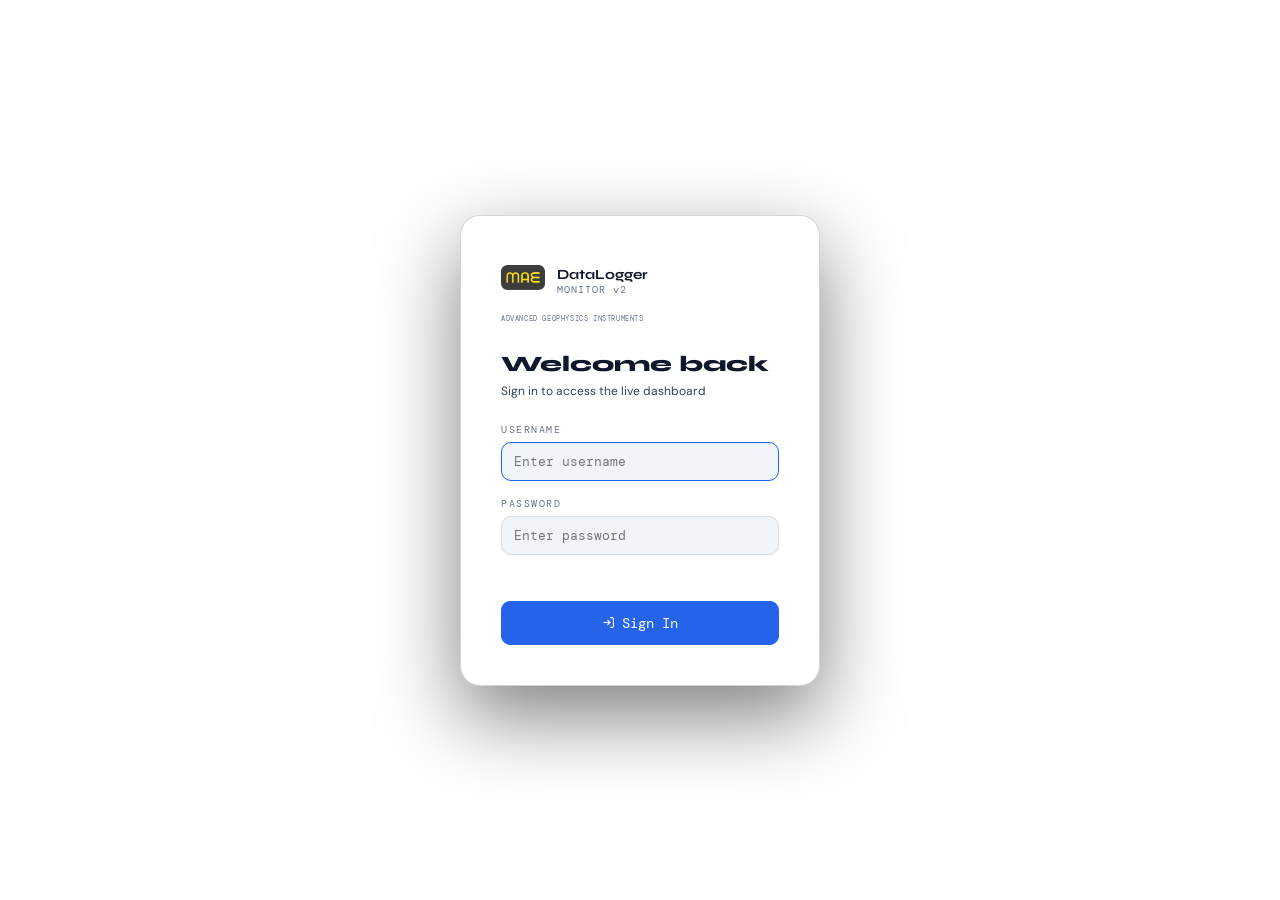
==== mae-dashboard-v3/index.html @ bd615af2 "docs: add full comments to user-management.js + rename Job to Work in UI - Complete box header listi" ====
﻿<!DOCTYPE html>

<html lang="en">
<head>
<meta charset="utf-8"/>
<meta content="width=device-width, initial-scale=1.0" name="viewport"/>
<meta content="notranslate" name="google"/>
<title>Datalogger Live Dashboard</title>
<link href="https://fonts.googleapis.com" rel="preconnect"/>
<link crossorigin="" href="https://fonts.gstatic.com" rel="preconnect"/>
<link href="https://fonts.googleapis.com/css2?family=DM+Mono:wght@300;400;500&amp;family=Syne:wght@400;600;700;800&amp;family=DM+Sans:wght@300;400;500&amp;display=optional" rel="stylesheet"/>
<link href="css/base.css" rel="stylesheet"/>
<link href="css/dashboard.css" rel="stylesheet"/>
<link href="css/modals.css" rel="stylesheet"/>
<link href="css/responsive.css" rel="stylesheet"/>
<link href="css/works.css" rel="stylesheet"/>
<link href="css/index-extras.css" rel="stylesheet"/>    
<link href="css/handbook.css" rel="stylesheet"/>
<link rel="icon" type="image/x-icon" href="images/favicon.ico">
<link href="css/mqtt.css" rel="stylesheet"/>
<link href="css/user-management.css" rel="stylesheet"/>
</head>
<body>
<!-- ═══════════════════════ LOGIN MODAL ═══════════════════════ -->
<div class="login-overlay" id="loginOverlay">
<div class="login-card">
<div class="login-logo-wrap">
<div class="logo-stack">
<div class="logo-mark logo-mark--img"><img alt="MAE" class="app-logo" src="images/mae-logo.png"/></div>
</div>
<div class="login-brand-wrap">
<div class="login-brand">DataLogger</div>
<div class="login-brand-sub">MONITOR v2</div>
</div>
<div class="login-caption-full">ADVANCED GEOPHYSICS INSTRUMENTS</div>
</div>
<h2 class="login-title" data-i18n="auth.welcomeBack">Welcome back</h2>
<p class="login-sub" data-i18n="auth.signInToAccess">Sign in to access the live dashboard</p>
<div class="login-field">
<label data-i18n="auth.username" for="loginUsername">Username</label>
<input autocomplete="username" data-i18n-placeholder="auth.enterUsername" id="loginUsername" onkeydown="if(event.key==='Enter')document.getElementById('loginPassword').focus()" placeholder="Enter username" type="text"/>
</div>
<div class="login-field">
<label data-i18n="auth.password" for="loginPassword">Password</label>
<input autocomplete="current-password" data-i18n-placeholder="auth.enterPassword" id="loginPassword" onkeydown="if(event.key==='Enter')submitLogin()" placeholder="Enter password" type="password"/>
</div>
<div class="login-error" id="loginError"></div>
<button class="btn btn-primary login-btn" id="loginBtn" onclick="submitLogin()">
<svg fill="none" height="14" stroke="currentColor" stroke-width="2" viewbox="0 0 24 24" width="14"><path d="M15 3h4a2 2 0 0 1 2 2v14a2 2 0 0 1-2 2h-4"></path><polyline points="10 17 15 12 10 7"></polyline><line x1="15" x2="3" y1="12" y2="12"></line></svg>
<span data-i18n="auth.signIn" id="loginBtnLabel">Sign In</span>
</button>
</div>
</div>
<div class="app">
<!-- ═══════════════════════ SIDEBAR ═══════════════════════ -->
<nav class="sidebar" id="appSidebar">
<div class="sidebar-logo">
<div class="logo-stack">
<div class="logo-mark logo-mark--img"><img alt="MAE" class="app-logo" src="images/mae-logo.png"/></div>
</div>
<div class="sidebar-caption">ADVANCED GEOPHYSICS INSTRUMENTS</div>
<div class="sidebar-logo-text">DataLogger<small>MONITOR v2</small></div>
</div>
<div class="sidebar-collapse-wrap">
  <button class="sidebar-collapse-btn" onclick="toggleSidebar()" title="Collapse sidebar">
    <svg class="scb-icon--arrow" fill="none" height="13" stroke="currentColor" stroke-width="2.5" viewbox="0 0 24 24" width="13"><polyline points="15 18 9 12 15 6"></polyline></svg>
    <svg class="scb-icon--hamburger" fill="none" height="13" stroke="currentColor" stroke-width="2.5" viewbox="0 0 24 24" width="13"><line x1="3" x2="21" y1="6" y2="6"></line><line x1="3" x2="21" y1="12" y2="12"></line><line x1="3" x2="21" y1="18" y2="18"></line></svg>
  </button>
</div>
<div class="nav-section" data-i18n="nav.navigation">Navigation</div>
<a class="nav-item" href="index.html?page=dashboard" id="navDashboard">
<svg fill="none" stroke="currentColor" stroke-width="2" viewbox="0 0 24 24"><rect height="7" rx="1" width="7" x="3" y="3"></rect><rect height="7" rx="1" width="7" x="14" y="3"></rect><rect height="7" rx="1" width="7" x="3" y="14"></rect><rect height="7" rx="1" width="7" x="14" y="14"></rect></svg>
<span data-i18n="nav.dashboard">Dashboard</span>
</a>
<a class="nav-item" href="#" id="navWorks" onclick="navigateToWorks(event)">
<svg fill="none" stroke="currentColor" stroke-width="2" viewbox="0 0 24 24"><path d="M12 2a7 7 0 0 0-7 7c0 5.25 7 13 7 13s7-7.75 7-13a7 7 0 0 0-7-7Z"></path><circle cx="12" cy="9" r="2"></circle></svg>
<span data-i18n="nav.works">Works</span>
</a>
<a class="nav-item" href="index.html?page=user_management" id="navUserManagement">
<svg fill="none" stroke="currentColor" stroke-width="2" viewbox="0 0 24 24"><path d="M17 21v-2a4 4 0 0 0-4-4H5a4 4 0 0 0-4 4v2"></path><circle cx="9" cy="7" r="4"></circle><path d="M23 21v-2a4 4 0 0 0-3-3.87"></path><path d="M16 3.13a4 4 0 0 1 0 7.75"></path></svg>
<span data-i18n="nav.userManagement">User Management</span>
</a>
<div class="nav-item" id="navAlerts" onclick="openAlarmsPanel()">
<svg fill="none" stroke="currentColor" stroke-width="2" viewbox="0 0 24 24"><path d="M18 8A6 6 0 0 0 6 8c0 7-3 9-3 9h18s-3-2-3-9"></path><path d="M13.73 21a2 2 0 0 1-3.46 0"></path></svg>
<span data-i18n="nav.alerts">Alerts</span>
<span class="alert-count-badge" id="alertCount">0</span>
</div>
<div class="nav-item" id="navExport" onclick="openExport()">
<svg fill="none" stroke="currentColor" stroke-width="2" viewbox="0 0 24 24"><path d="M21 15v4a2 2 0 0 1-2 2H5a2 2 0 0 1-2-2v-4"></path><polyline points="7 10 12 15 17 10"></polyline><line x1="12" x2="12" y1="15" y2="3"></line></svg>
<span data-i18n="nav.export">Export</span>
</div>
<div class="nav-item" id="navSettings" onclick="openThresholds()">
<svg fill="none" stroke="currentColor" stroke-width="2" viewbox="0 0 24 24"><circle cx="12" cy="12" r="3"></circle><path d="M19.07 4.93a10 10 0 0 1 0 14.14M4.93 4.93a10 10 0 0 0 0 14.14"></path></svg>
<span data-i18n="nav.settings">Settings</span>
</div>
<div class="nav-item" id="navManual" onclick="downloadManual()">
<svg fill="none" stroke="currentColor" stroke-width="2" viewbox="0 0 24 24"><path d="M14 2H6a2 2 0 0 0-2 2v16a2 2 0 0 0 2 2h12a2 2 0 0 0 2-2V8z"></path><polyline points="14 2 14 8 20 8"></polyline><line x1="16" x2="8" y1="13" y2="13"></line><line x1="16" x2="8" y1="17" y2="17"></line><polyline points="10 9 9 9 8 9"></polyline></svg>
<span data-i18n="nav.manual">Manual</span>
</div>
<div class="device-list" id="sidebarDevices">
<div class="device-section-label" data-i18n="nav.devices">Devices</div>
<div id="deviceList"></div>
</div>
</nav>
<!-- ═══════════════════════ MAIN ═══════════════════════ -->
<main class="main">
<!-- TOP BAR -->
<div class="topbar">
<div class="topbar-left">
<h1 data-i18n="page.liveDashboard" id="pageTitle">Live Dashboard</h1>
<div class="subtitle" id="pageSubtitle">DEVICE: M22MOP0007 · DL8 · AUTO-REFRESH ON</div>
</div>
<div class="topbar-right">
<div id="topbarGlobalControls">
<button aria-pressed="false" class="btn" id="themeToggleBtn" onclick="toggleTheme()" title="Light mode">
<svg data-theme-icon="sun" fill="none" height="14" stroke="currentColor" stroke-width="2" viewbox="0 0 24 24" width="14"><circle cx="12" cy="12" r="4"></circle><path d="M12 2v2M12 20v2M4.93 4.93l1.41 1.41M17.66 17.66l1.41 1.41M2 12h2M20 12h2M4.93 19.07l1.41-1.41M17.66 6.34l1.41-1.41"></path></svg>
<svg data-theme-icon="moon" fill="none" height="14" stroke="currentColor" stroke-width="2" viewbox="0 0 24 24" width="14"><path d="M21 12.79A9 9 0 1 1 11.21 3a7 7 0 0 0 9.79 9.79Z"></path></svg>
<span data-i18n="theme.light" id="themeToggleLabel">Light</span>
</button>
<div class="topbar-lang-group">
<button class="btn" id="langBtnEn" onclick="setLanguage('en')" type="button">EN</button>
<button class="btn" id="langBtnIt" onclick="setLanguage('it')" type="button">IT</button>
</div>
</div>
<div id="dashboardTopbarControls">
<button class="btn" id="topbarAlertsBtn" onclick="openAlarmsPanel()">
<svg fill="none" stroke="currentColor" stroke-width="2" viewbox="0 0 24 24"><path d="M18 8A6 6 0 0 0 6 8c0 7-3 9-3 9h18s-3-2-3-9"></path><path d="M13.73 21a2 2 0 0 1-3.46 0"></path></svg>
<span data-i18n="nav.alerts">Alerts</span>
<span class="alert-count-badge" id="alertCountTopbar">0</span>
</button>
<button class="btn btn-primary" onclick="openExport()">
<svg fill="none" stroke="currentColor" stroke-width="2" viewbox="0 0 24 24"><path d="M21 15v4a2 2 0 0 1-2 2H5a2 2 0 0 1-2-2v-4"></path><polyline points="7 10 12 15 17 10"></polyline><line x1="12" x2="12" y1="15" y2="3"></line></svg>
<span data-i18n="nav.export">Export</span>
</button>
</div>
<div class="topbar-divider"></div>
<div class="topbar-user-group">
<div class="topbar-user">
<div class="topbar-user-dot"></div>
<span id="topbarUsername"></span>
</div>
<button class="btn logout-item" id="authBtn" title="Logout">
<svg fill="none" height="13" stroke="currentColor" stroke-width="2" viewbox="0 0 24 24" width="13"><path d="M9 21H5a2 2 0 0 1-2-2V5a2 2 0 0 1 2-2h4"></path><polyline points="16 17 21 12 16 7"></polyline><line x1="21" x2="9" y1="12" y2="12"></line></svg>
<span data-i18n="auth.logout">Logout</span>
</button>
</div>
</div>
</div>
<!-- WORKS PAGE -->
<div id="worksPage">
<div class="api-hint" id="apiHintWorks"></div>
<div class="api-hint api-hint--warning" id="deviceTimeHintWorks"></div>
<div class="works-toolbar">
<input class="works-search" data-i18n-placeholder="works.search.placeholder" id="worksSearch" placeholder="Search works…" value=""/>
<div class="chip-row">
<span class="chip active" data-i18n="works.filter.all" data-work-filter="all">All</span>
<span class="chip" data-i18n="works.filter.active" data-work-filter="active">Active</span>
<span class="chip" data-i18n="works.filter.inactive" data-work-filter="inactive">Inactive</span>
</div>
</div>
<div class="summary-panel">
<div class="summary-head">
<div class="summary-title" data-i18n="works.summary">Summary</div>
<div class="summary-sub" id="summarySub">—</div>
</div>
<div class="summary-body">
<div class="summary-stats">
<div class="stat-tile">
<div class="stat-k"><span class="dot total"></span><span data-i18n="works.totalWorks">Total works</span></div>
<div class="stat-v" id="sumTotal">—</div>
<div class="stat-hint" id="sumTotalHint">—</div>
</div>
<div class="stat-tile">
<div class="stat-k"><span class="dot active"></span><span data-i18n="works.activeWorks">Active works</span></div>
<div class="stat-v" id="sumActive">—</div>
<div class="stat-hint" id="sumActiveHint">—</div>
</div>
<div class="stat-tile">
<div class="stat-k"><span class="dot inactive"></span><span data-i18n="works.inactiveWorks">Inactive works</span></div>
<div class="stat-v" id="sumInactive">—</div>
<div class="stat-hint" id="sumInactiveHint">—</div>
</div>
<div class="stat-tile">
<div class="stat-k"><span class="dot yellow"></span><span data-i18n="common.devices">Devices</span></div>
<div class="stat-v" id="sumDevices">—</div>
<div class="stat-hint" id="sumDevicesHint">—</div>
</div>
</div>
</div>
</div>
<div class="works-grid" id="worksGrid"></div>
<div class="works-actions">
<button class="btn btn-primary" data-i18n="job.addNew" id="newWorkBtn" type="button">+ Add new work</button>
</div>
<div class="footer">
<div class="footer-left" data-i18n="works.footerLeft">DataLogger · User Page · Works</div>
<div class="footer-chips">
<div class="footer-chip" data-i18n="works.footerHint">Click a work to open measures</div>
</div>
</div>
</div>
<!-- JOB MANAGEMENT PAGE -->
<div id="jobPage">
<div class="api-hint" id="apiHintJob"></div>
<div class="api-hint api-hint--warning" id="deviceTimeHintJob"></div>
<div class="job-editor-panel" id="jobEditorPanel">
<div class="job-editor-header">
<div>
<div class="job-editor-title" data-i18n="job.title" id="jobEditorTitle">Work management</div>
<div class="job-editor-note" data-i18n="job.createHint" id="jobEditorModeHint">Create a new work and save it to manage devices.</div>
</div>
<div class="job-editor-actions">
<button class="btn" data-i18n="job.cancel" id="jobCancelBtn" onclick="navigateToWorks(event)" type="button">Cancel</button>
<button class="btn btn-primary" data-i18n="job.save" id="jobSaveBtn" onclick="handleJobSave()" type="button">Save</button>
<button class="btn" data-i18n="job.enable" id="jobEnableBtn" onclick="handleJobStatus(true)" type="button">Enable</button>
<button class="btn" data-i18n="job.disable" id="jobDisableBtn" onclick="handleJobStatus(false)" type="button">Disable</button>
</div>
</div>
<div class="job-editor-body">
<div class="job-editor-fields">
<div class="job-field">
<label data-i18n="job.description" for="jobName">Description</label>
<input data-i18n-placeholder="job.descriptionPlaceholder" id="jobName" placeholder="Enter work description" type="text"/>
</div>
<div class="job-field">
<label data-i18n="job.location" for="jobLocation">Location</label>
<input data-i18n-placeholder="job.locationPlaceholder" id="jobLocation" placeholder="Enter location" type="text"/>
</div>
<div class="job-field job-location-search">
<label data-i18n="job.searchMaps" for="jobLocationSearch">Search Open Maps</label>
<div class="job-location-search-row">
<input data-i18n-placeholder="job.searchPlaceholder" id="jobLocationSearch" placeholder="Search address or place" type="search"/>
<button class="btn job-location-search-btn" data-i18n="job.search" id="jobLocationSearchBtn" type="button">Search</button>
</div>
<div class="job-location-results" id="jobLocationResults" style="display:none;"></div>
</div>
<div style="display:flex;gap:12px;">
<div class="job-field" style="flex:1;">
<label data-i18n="job.latitude" for="jobLatitude">Latitude</label>
<input data-i18n-placeholder="job.latitudePlaceholder" id="jobLatitude" placeholder="Latitude" step="any" type="number"/>
</div>
<div class="job-field" style="flex:1;">
<label data-i18n="job.longitude" for="jobLongitude">Longitude</label>
<input data-i18n-placeholder="job.longitudePlaceholder" id="jobLongitude" placeholder="Longitude" step="any" type="number"/>
</div>
<div class="job-field" style="flex:1;">
<label data-i18n="job.altitude" for="jobAltitude">Altitude</label>
<input data-i18n-placeholder="job.altitudePlaceholder" id="jobAltitude" placeholder="Altitude" step="any" type="number"/>
</div>
</div>
</div>
<div class="job-devices-grid" id="jobDevicesSection">
<div class="job-devices-card">
<h3 data-i18n="job.availableDevices">Available devices</h3>
<div class="job-device-list" id="availableDevicesList"></div>
</div>
<div aria-label="Move devices between lists" class="job-devices-transfer">
<button class="job-transfer-btn" data-i18n-title="job.associateDevice" id="jobTransferToAssociated" onclick="onJobTransferToAssociated()" title="Associate selected device" type="button">→</button>
<button class="job-transfer-btn" data-i18n-title="job.disassociateDevice" id="jobTransferToAvailable" onclick="onJobTransferToAvailable()" title="Disassociate selected device" type="button">←</button>
</div>
<div class="job-devices-card">
<h3 data-i18n="job.associatedDevices">Associated devices</h3>
<div class="job-device-list" id="associatedDevicesList"></div>
</div>
</div>
<div class="job-editor-error" id="jobEditorError"></div>

<!-- Device Rename Popup -->
<div id="deviceRenameOverlay" style="display:none;position:fixed;inset:0;background:rgba(0,0,0,.55);z-index:999;align-items:center;justify-content:center;">
  <div style="background:var(--card);border:1px solid var(--border);border-radius:10px;padding:24px;width:320px;display:flex;flex-direction:column;gap:14px;">
    <div style="font-weight:600;font-size:14px;" data-i18n="device.renameTitle">Rename device</div>
    <input id="deviceRenameInput" type="text" maxlength="30" style="background:var(--input-bg,var(--sidebar));border:1px solid var(--border);border-radius:6px;padding:8px 10px;color:var(--text);font-size:13px;width:100%;box-sizing:border-box;" placeholder="Device place name"/>
    <div id="deviceRenameError" style="color:var(--red,#f87171);font-size:12px;min-height:16px;"></div>
    <div style="display:flex;gap:8px;justify-content:flex-end;">
      <button class="btn" onclick="closeDeviceRenamePopup()" data-i18n="job.cancel">Cancel</button>
      <button class="btn btn-primary" onclick="submitDeviceRename()" data-i18n="job.save">Save</button>
    </div>
  </div>
</div>
</div>
</div>
<div class="footer">
<div class="footer-left" data-i18n="job.footerLeft">DataLogger · User Page · Work management</div>
<div class="footer-chips">
<div class="footer-chip" data-i18n="job.footerHint">Save a work to assign devices and change status.</div>
</div>
</div>
</div>
<!-- DASHBOARD PAGE -->
<div id="dashboardPage">
<div class="controls">
<span class="controls-label" data-i18n="controls.period">Period</span>
<input class="date-input" id="dateFrom" type="date"/>
<span class="controls-date-sep">→</span>
<input class="date-input" id="dateTo" type="date"/>
<button class="btn" onclick="applyDateFilter()">
<svg fill="none" height="13" stroke="currentColor" stroke-width="2" viewbox="0 0 24 24" width="13"><circle cx="11" cy="11" r="8"></circle><line x1="21" x2="16.65" y1="21" y2="16.65"></line></svg>
<span data-i18n="controls.apply">Apply</span>
</button>
<div class="controls-sep"></div>
<span class="controls-label" data-i18n="controls.channel">Channel</span>
<select class="select-input" id="channelSelect" onchange="renderChart()"></select>
<div class="controls-sep"></div>
<span class="controls-label" data-i18n="controls.interval">Interval</span>
<select class="select-input" id="intervalSelect" onchange="applyFilters()">
<option data-i18n="controls.interval.all" value="all">All</option>
<option data-i18n="controls.interval.hour" value="hour">Last hour</option>
<option data-i18n="controls.interval.three_hours" value="three_hours">Last 3 hours</option>
<option data-i18n="controls.interval.six_hours" value="six_hours">Last 6 hours</option>
<option data-i18n="controls.interval.twelve_hours" value="twelve_hours">Last 12 hours</option>
<option data-i18n="controls.interval.day" value="day">Last 24h</option>
</select>
<div class="controls-toolbar-end">
<div class="status-pill"><div class="status-dot"></div><span id="statusLabel">LIVE</span></div>
<div class="btn" id="refreshBtn" onclick="toggleAutoRefresh()">
<svg fill="none" stroke="currentColor" stroke-width="2" viewbox="0 0 24 24"><polyline points="23 4 23 10 17 10"></polyline><path d="M20.49 15a9 9 0 1 1-2.12-9.36L23 10"></path></svg>
<span id="refreshCountdown">120s</span>
</div>
</div>
</div>
<div class="api-hint" id="apiHint"></div>
<div class="api-hint api-hint--warning" id="deviceTimeHint"></div>
<div id="alertBanner"></div>
<div class="kpi-grid" id="kpiGrid"></div>
<div class="main-grid">
<div class="side-panel">
<div class="card">
<div class="card-header">
<span class="card-title" data-i18n="dashboard.selectedChannel" id="chartTitle">Selected channel</span>
<span class="card-badge" id="chartBadge">Unit</span>
</div>
<div class="chart-wrap">
<div class="chart-y" id="chartYLabels"></div>
<div class="chart-svg-area"><svg id="mainChartSvg" preserveaspectratio="none" viewbox="0 0 700 260"></svg><div class="chart-tooltip" id="chartTooltip"></div></div>
<div class="chart-x" id="chartXLabels"></div>
</div>
<div class="chart-stats" id="chartStats"></div>
</div>
<div class="card secondary-channels-card">
<div class="card-header"><span class="card-title" data-i18n="dashboard.allChannels" id="miniChartsTitle">All Channels</span></div>
<div id="channelsCharts"></div>
</div>
</div>
<div class="dashboard-side-column">
<div class="card">
<div class="card-label card-label--device-info"><span class="kpi-dot" id="deviceInfoStatus"></span><span data-i18n="dashboard.deviceInfo">Device Info</span></div>
<div class="info-list" id="deviceInfoList"></div>
</div>
<div class="card">
<div class="card-label card-label--power">
<div class="card-label-power-title"><span class="kpi-dot" id="powerStatusDot"></span><span data-i18n="dashboard.powerSupply">Power Supply</span></div>
</div>
<div class="power-chart-wrap"><svg id="powerSvg" preserveaspectratio="none" viewbox="0 0 300 80"></svg></div>
<div class="power-legend">
<div class="legend-item"><div class="legend-dot legend-dot--batt"></div>Batt <span id="legBatt">4.1V</span></div>
<div class="legend-item"><div class="legend-dot legend-dot--usb"></div>USB <span id="legUsb">5.0V</span></div>
<div class="legend-item"><div class="legend-dot legend-dot--aux"></div>AUX <span id="legAux">0.1V</span></div>
</div>
<div class="power-card-actions">
<button class="btn" onclick="openPowerModal()">
<svg fill="none" height="13" stroke="currentColor" stroke-width="2" viewbox="0 0 24 24" width="13"><path d="M13 2L4 14h7l-1 8 9-12h-7l1-8z"></path></svg>
<span data-i18n="dashboard.powerSupplyLiveMonitor">Power Supply — Live Monitor</span>
</button>
</div>
</div>
</div>
</div>
<!-- BOTTOM GRID -->
<div class="bottom-grid">
<div class="card table-card">
<div class="table-controls">
<span class="table-controls-title" data-i18n="dashboard.measurementLog">Measurement Log</span>
<input class="table-search" data-i18n-placeholder="dashboard.search.placeholder" id="tableSearch" oninput="renderTable()" placeholder="Search..." type="text"/>
</div>
<div class="table-head">
<span class="th" data-i18n="table.date">Date</span><span class="th" data-i18n="table.time">Time</span><span class="th">PT-50 mm</span>
<span class="th">ISBC X</span><span class="th">ISBC Y</span><span class="th" data-i18n="table.status">Status</span>
</div>
<div class="table-body" id="tableBody"></div>
<div class="table-footer">
<span class="table-count" id="tableCount">15 records</span>
<button class="btn btn--table-export" data-i18n="export.exportCsv" onclick="openExport()">Export CSV</button>
</div>
</div>
</div>
<!-- FOOTER -->
<div class="footer">
<div class="footer-left"><span data-i18n="footer.appTitle">Datalogger Live Dashboard</span> · <span id="footerDate"></span></div>
<div class="footer-chips">
<div class="footer-chip" id="footerRecords">15 records</div>
</div>
</div>
</div><!-- /#dashboardPage -->

<!-- ═══════════════════════ MQTT DASHBOARD PAGE ═══════════════════════ -->
<div id="mqttDashboardPage" style="display:none;">
<div class="api-hint" id="apiHintMqtt" style="display:none;margin-bottom:12px;border-radius:10px;padding:10px 14px;font-family:'DM Mono',monospace;font-size:12px;border:1px solid var(--border);"></div>
<div class="api-hint api-hint--warning" id="deviceTimeHintMqtt" style="display:none;margin-bottom:12px;"></div>
<div class="mqtt-grid">
  <!-- LEFT: Diagnostica + Stato dispositivo + Comandi + Schedules -->
  <div class="mqtt-col-left">
    <div class="card">
      <div class="card-header">
        <div class="card-label">
          <span class="kpi-dot" id="mqttPowerStatusDot" style="background:var(--muted)"></span>
          <span class="card-title">Diagnostica</span>
        </div>
        <button class="btn" onclick="loadMqttDiagnostics()">
          <svg fill="none" height="13" stroke="currentColor" stroke-width="2" viewbox="0 0 24 24" width="13"><polyline points="23 4 23 10 17 10"></polyline><polyline points="1 20 1 14 7 14"></polyline><path d="M3.51 9a9 9 0 0 1 14.85-3.36L23 10M1 14l4.64 4.36A9 9 0 0 0 20.49 15"></path></svg>
          <span class="mqtt-btn-label">Refresh</span>
        </button>
      </div>
      <div id="mqttPowerInfoList"><div style="color:var(--muted);font-size:12px;">Loading…</div></div>
    </div>
    <div class="card">
      <div class="card-header">
        <span class="card-title">Stato dispositivo</span>
        <button class="btn" id="mqttStatusRefreshBtn" onclick="loadMqttStatus()">
          <svg fill="none" height="13" stroke="currentColor" stroke-width="2" viewbox="0 0 24 24" width="13"><polyline points="23 4 23 10 17 10"></polyline><polyline points="1 20 1 14 7 14"></polyline><path d="M3.51 9a9 9 0 0 1 14.85-3.36L23 10M1 14l4.64 4.36A9 9 0 0 0 20.49 15"></path></svg>
          <span class="mqtt-btn-label">Refresh</span>
        </button>
      </div>
      <div id="mqttStatusContent"><div style="color:var(--muted);font-size:12px;">Loading…</div></div>
    </div>
    <div class="card">
      <div class="card-title" style="margin-bottom:14px;">Comandi</div>
      <div style="display:flex;gap:10px;flex-wrap:wrap;">
        <button class="btn btn-primary" id="mqttMonitoringBtn" style="display:none;">Set Status Disattivo</button>
        <button class="btn" id="mqttSchedulesRefreshBtn" onclick="loadMqttSchedules()">Get Schedules</button>
      </div>
    </div>
    <div class="card">
      <div class="card-title" style="margin-bottom:14px;">Schedules</div>
      <div id="mqttSchedulesList"><div style="color:var(--muted);font-size:12px;">Loading…</div></div>
    </div>
  </div>
  <!-- RIGHT: Device Info -->
  <div class="mqtt-col-right">
    <div class="card">
      <div class="card-label" style="margin-bottom:14px;">
        <span class="kpi-dot" id="mqttDeviceInfoStatus" style="background:var(--muted)"></span>
        <span>Device Info</span>
      </div>
      <div class="info-list" id="mqttDeviceInfoList"></div>
    </div>
  </div>
</div>
<div class="footer">
  <div class="footer-left"><span data-i18n="footer.appTitle">Datalogger Live Dashboard</span> · <span id="mqttFooterDate"></span></div>
  <div class="footer-chips"><div class="footer-chip">ETWEB · Remote Control</div></div>
</div>
</div><!-- /#mqttDashboardPage -->

<!-- ═══════════════════════ USER MANAGEMENT PAGE ═══════════════════════ -->
<div id="userManagementPage" style="display:none;">
<div class="api-hint" id="apiHintUserMgmt" style="display:none;"></div>

<!-- Stats Row -->
<div class="um-stats-grid">
  <div class="um-stat-card">
    <div class="um-stat-label">Total Authorizations</div>
    <div class="um-stat-value" id="umStatTotal">0</div>
    <div class="um-stat-sub" id="umStatTotalSub">0 created by this account</div>
  </div>
  <div class="um-stat-card">
    <div class="um-stat-label">User Authorizations</div>
    <div class="um-stat-value" id="umStatUsers">0</div>
    <div class="um-stat-sub" id="umStatUsersSub">0 users linked to profiles</div>
  </div>
  <div class="um-stat-card">
    <div class="um-stat-label">Token Authorizations</div>
    <div class="um-stat-value" id="umStatTokens">0</div>
    <div class="um-stat-sub" id="umStatTokensSub">0 tokens API access keys</div>
  </div>
  <div class="um-stat-card">
    <div class="um-stat-label">Enabled</div>
    <div class="um-stat-value" id="umStatEnabled">0</div>
    <div class="um-stat-sub" id="umStatEnabledSub">0 active / 0 disabled</div>
  </div>
</div>

<!-- Tabs -->
<div class="um-tabs">
  <button class="um-tab active" data-tab="create" onclick="umSwitchTab('create')">Create Authorization</button>
  <button class="um-tab" data-tab="manage" onclick="umSwitchTab('manage')">Manage Authorizations</button>
</div>

<!-- CREATE TAB -->
<div class="um-tab-panel active" data-tab-panel="create">

  <!-- Section 1: New User Authorization -->
  <div class="um-section">
    <div class="um-section-header">
      <div class="um-section-title">New User Authorization</div>
      <span class="um-badge um-badge--user">User + Profile</span>
    </div>
    <div class="um-form-grid um-form-grid--3">
      <div class="um-field">
        <label for="umUserAuthJob">Work</label>
        <select id="umUserAuthJob">
          <option value="">— Select Work —</option>
        </select>
      </div>
      <div class="um-field">
        <label for="umUserAuthProfile">Profile</label>
        <select id="umUserAuthProfile">
          <option value="">— Select Profile —</option>
          <option value="Viewer">Viewer</option>
          <option value="Operator">Operator</option>
          <option value="Read-Only">Read-Only</option>
          <option value="Administrator">Administrator</option>
        </select>
      </div>
      <div class="um-field">
        <label for="umUserAuthEmail">User Email</label>
        <input type="email" id="umUserAuthEmail" placeholder="user@example.com"/>
      </div>
    </div>
    <div class="um-form-grid um-form-grid--2-btn" style="margin-top:12px;">
      <div class="um-field">
        <label for="umUserAuthStart">Start Date</label>
        <input type="date" id="umUserAuthStart"/>
      </div>
      <div class="um-field">
        <label for="umUserAuthEnd">End Date</label>
        <input type="date" id="umUserAuthEnd"/>
      </div>
      <div class="um-field" style="justify-content:flex-end;">
        <label style="visibility:hidden;">Action</label>
        <button class="btn btn-primary um-btn-full" onclick="umCreateUserAuth()">+ Create User Auth</button>
      </div>
    </div>
  </div>

  <!-- Separator -->
  <div class="um-separator">— or create a token authorization —</div>

  <!-- Section 2: New Token Authorization -->
  <div class="um-section">
    <div class="um-section-header">
      <div class="um-section-title">New Token Authorization</div>
      <span class="um-badge um-badge--token">Token Access</span>
    </div>
    <div class="um-form-grid um-form-grid--2">
      <div class="um-field">
        <label for="umTokenAuthJob">Work</label>
        <select id="umTokenAuthJob">
          <option value="">— Select Work —</option>
        </select>
      </div>
      <div class="um-field">
        <label for="umTokenAuthName">Token Name</label>
        <input type="text" id="umTokenAuthName" placeholder="e.g. api-client-key-01"/>
      </div>
    </div>
    <div class="um-form-grid um-form-grid--2-btn" style="margin-top:12px;">
      <div class="um-field">
        <label for="umTokenAuthStart">Start Date</label>
        <input type="date" id="umTokenAuthStart"/>
      </div>
      <div class="um-field">
        <label for="umTokenAuthEnd">End Date</label>
        <input type="date" id="umTokenAuthEnd"/>
      </div>
      <div class="um-field" style="justify-content:flex-end;">
        <label style="visibility:hidden;">Action</label>
        <button class="btn btn-primary um-btn-full" onclick="umCreateTokenAuth()">+ Create Token Auth</button>
      </div>
    </div>
  </div>

</div><!-- /create tab panel -->

<!-- MANAGE TAB -->
<div class="um-tab-panel" data-tab-panel="manage">
  <div class="um-section">
    <div class="um-section-title" style="margin-bottom:14px;">Authorization List</div>

    <!-- Filters -->
    <div class="um-list-filters">
      <input type="text" placeholder="Search by work, user, token, profile…" oninput="umSetFilterSearch(this.value)"/>
      <select onchange="umSetFilterType(this.value)">
        <option value="">All types</option>
        <option value="user">User</option>
        <option value="token">Token</option>
      </select>
      <select onchange="umSetFilterStatus(this.value)">
        <option value="">All status</option>
        <option value="enabled">Enabled</option>
        <option value="disabled">Disabled</option>
      </select>
    </div>

    <!-- Table -->
    <div class="um-table-wrap">
      <table class="um-table">
        <thead>
          <tr>
            <th>Type</th>
            <th>Work</th>
            <th>User / Token</th>
            <th>Profile</th>
            <th>Start Date</th>
            <th>End Date</th>
            <th>Enabled</th>
            <th>Actions</th>
          </tr>
        </thead>
        <tbody id="umTableBody">
          <tr><td colspan="8" class="um-empty">Loading…</td></tr>
        </tbody>
      </table>
    </div>

    <!-- Pagination -->
    <div class="um-pagination">
      <span class="um-pagination-info" id="umPaginationInfo">0 records shown · 0 total</span>
      <div id="umPaginationPages" style="display:flex;gap:4px;"></div>
    </div>
  </div>
</div><!-- /manage tab panel -->

<!-- Footer -->
<div class="footer">
  <div class="footer-left"><span data-i18n="footer.appTitle">Datalogger Live Dashboard</span> · <span id="umFooterDate"></span></div>
  <div class="footer-chips"><div class="footer-chip">User Management</div></div>
</div>

</div><!-- /#userManagementPage -->

</main>
<!-- ═══════════════════════ HANDBOOK ═══════════════════════ -->
<div class="handbook-page" id="handbookPage">
<div class="handbook-toolbar">
<button class="handbook-toolbar-btn" onclick="closeHandbook()">
<svg fill="none" height="14" stroke="currentColor" stroke-width="2" viewbox="0 0 24 24" width="14"><polyline points="15 18 9 12 15 6"></polyline></svg>
<span data-i18n="nav.dashboard">Dashboard</span>
</button>
<button class="handbook-toolbar-btn handbook-toolbar-btn--primary" onclick="downloadManual()">
<svg fill="none" height="14" stroke="currentColor" stroke-width="2" viewbox="0 0 24 24" width="14"><path d="M21 15v4a2 2 0 0 1-2 2H5a2 2 0 0 1-2-2v-4"></path><polyline points="7 10 12 15 17 10"></polyline><line x1="12" x2="12" y1="15" y2="3"></line></svg>
<span data-i18n="handbook.downloadPdf">Download PDF</span>
</button>
</div>
<div class="handbook-lang active" id="handbookIT">
<!-- COPERTINA -->
<div class="cover">
<div>
<div class="cover-logo">
<img alt="MAE Logo" src="[data-uri]" style="height:54px;border-radius:8px;"/>
<div class="logo-text">
<strong>ADVANCED GEOPHYSICS INSTRUMENTS</strong>
        WWW.MAE-SRL.IT
      </div>
</div>
<div class="cover-label">Manuale Utente</div>
<div class="cover-title">DataLogger<br/><span>Live Dashboard</span></div>
<div class="cover-sub">Guida Utente Completa — Monitor v2</div>
<div class="cover-tags">
<span class="tag">VMR624</span>
<span class="tag">DL8</span>
</div>
<div class="cover-meta">
<div class="meta-card"><div class="meta-label">Tipo Documento</div><div class="meta-value">Manuale Utente</div></div>
<div class="meta-card"><div class="meta-label">Versione</div><div class="meta-value">Monitor v2</div></div>
<div class="meta-card"><div class="meta-label">Lingua</div><div class="meta-value">Italiano</div></div>
<div class="meta-card"><div class="meta-label">Piattaforma</div><div class="meta-value">Web — Tutti i Browser</div></div>
<div class="meta-card"><div class="meta-label">URL Dashboard</div><div class="meta-value accent">maeservice.it/beta</div></div>
<div class="meta-card"><div class="meta-label">Anno</div><div class="meta-value">2026</div></div>
</div>
</div>
<div class="cover-footer">
<p>MAE s.r.l. — Zona Industriale Fresilia, 86095 Frosolone (IS), Italia<br/>Strumentazione per il monitoraggio geofisico</p>
<p style="text-align:right"><a href="https://www.maeservice.it/beta/">https://www.maeservice.it/beta/</a><br/>support@mae-srl.it</p>
</div>
</div>
<!-- INDICE -->
<div class="toc-page">
<div class="toc-title">Indice</div>
<div class="toc-item"><span class="num">1</span><span class="name">Informazioni Generali</span><span class="pg">3</span></div>
<div class="toc-sub"><span class="name">1.1 Introduzione</span><span class="pg">3</span></div>
<div class="toc-sub"><span class="name">1.2 Uso Previsto</span><span class="pg">3</span></div>
<div class="toc-sub"><span class="name">1.3 Icone Utilizzate nel Manuale</span><span class="pg">3</span></div>
<div class="toc-item"><span class="num">2</span><span class="name">Iniziare — Accesso, Login e Pagina Cantieri</span><span class="pg">4</span></div>
<div class="toc-sub"><span class="name">2.1 Requisiti di Sistema</span><span class="pg">4</span></div>
<div class="toc-sub"><span class="name">2.2 Procedura di Login</span><span class="pg">4</span></div>
<div class="toc-sub"><span class="name">2.3 Logout</span><span class="pg">4</span></div>



<div class="toc-item"><span class="num">3</span><span class="name">Panoramica del Layout della Dashboard</span><span class="pg">6</span></div>
<div class="toc-sub"><span class="name">4.1 Barra di Navigazione Superiore</span><span class="pg">6</span></div>
<div class="toc-sub"><span class="name">4.2 Barra Laterale Sinistra</span><span class="pg">6</span></div>
<div class="toc-sub"><span class="name">4.3 Area Contenuto Principale</span><span class="pg">7</span></div>
<div class="toc-item"><span class="num">4</span><span class="name">Filtri Periodo, Canale e Intervallo</span><span class="pg">8</span></div>
<div class="toc-item"><span class="num">5</span><span class="name">Grafico Principale</span><span class="pg">9</span></div>
<div class="toc-sub"><span class="name">6.1 Vista Canale Singolo</span><span class="pg">9</span></div>
<div class="toc-sub"><span class="name">6.2 Vista Overlay Tutti i Canali</span><span class="pg">9</span></div>
<div class="toc-sub"><span class="name">6.3 Funzionalità Interattive</span><span class="pg">9</span></div>
<div class="toc-item"><span class="num">6</span><span class="name">Modalità Live e Aggiornamento Automatico</span><span class="pg">10</span></div>
<div class="toc-item"><span class="num">7</span><span class="name">Gestione Dispositivi</span><span class="pg">11</span></div>
<div class="toc-sub"><span class="name">8.1 Elenco Dispositivi e LED di Stato</span><span class="pg">11</span></div>
<div class="toc-sub"><span class="name">8.2 Scheda Informazioni Dispositivo</span><span class="pg">11</span></div>
<div class="toc-item"><span class="num">8</span><span class="name">KPI, Grafici Secondari e Tabella Misurazioni</span><span class="pg">12</span></div>

<div class="toc-item"><span class="num">9</span><span class="name">Allarmi e Impostazioni Soglie</span><span class="pg">14</span></div>
<div class="toc-item"><span class="num">10</span><span class="name">Esportazione e Download File</span><span class="pg">15</span></div>
<div class="toc-item"><span class="num">11</span><span class="name">Mappa, Posizione e Monitor Alimentazione</span><span class="pg">17</span></div>

<div class="toc-item"><span class="num">12</span><span class="name">Tipi Dispositivo, Lingua e Tema</span><span class="pg">19</span></div>

<div class="toc-item"><span class="num">13</span><span class="name">Risoluzione dei Problemi</span><span class="pg">21</span></div>
</div>
<!-- CAPITOLO 1 -->
<div class="chapter">
<div class="chapter-header">
<div class="ch-num">01</div>
<div class="ch-info">
<div class="ch-label">Capitolo Uno</div>
<div class="ch-title">Informazioni Generali</div>
</div>
</div>
<div class="content">
<h3>1.1 Introduzione</h3>
<p>La <strong>MAE DataLogger Live Dashboard</strong> è una piattaforma di monitoraggio web per strumenti geofisici prodotti da MAE s.r.l. Permette l'accesso in tempo reale ai dati trasmessi dagli strumenti da campo, inclusi i monitor di vibrazione (VMR624) e i data logger (DL8).</p>
<p>Operatori e personale tecnico possono visualizzare, analizzare ed esportare i dati direttamente da qualsiasi browser moderno, senza installare software aggiuntivo. L'interfaccia è reattiva e funziona su computer desktop, tablet e dispositivi mobili.</p>
<div class="callout note">
<div class="callout-label">URL Dashboard Live</div>
<p>La dashboard è accessibile all'indirizzo: <strong>https://www.maeservice.it/beta/</strong><br/>È necessario un account attivo con credenziali valide fornite da MAE per accedere al sistema.</p>
</div>
<h3>1.2 Uso Previsto</h3>
<p>La piattaforma è destinata a operatori tecnici qualificati, formati da MAE o da un rappresentante autorizzato. È progettata per:</p>
<ul>
<li>Monitoraggio in tempo reale dei dispositivi di misura da campo</li>
<li>Visualizzazione e analisi dei dati geofisici registrati</li>
<li>Consultazione degli eventi e delle violazioni di soglia rilevati dai dispositivi</li>
<li>Esportazione e archiviazione dei dati in formati standard</li>
<li>Supervisione remota di siti con più dispositivi installati</li>
</ul>
<div class="callout attention">
<div class="callout-label">Attenzione</div>
<p>Qualsiasi utilizzo della dashboard per scopi diversi da quelli descritti sopra è considerato uso improprio. MAE s.r.l. non assume alcuna responsabilità per danni derivanti da un uso non autorizzato o improprio di questo software. L'operatore tecnico è l'unico responsabile della correttezza e dell'interpretazione dei dati prodotti.</p>
</div>
<h3>1.3 Icone Utilizzate nel Manuale</h3>
<table>
<thead><tr><th>Icona / Etichetta</th><th>Significato</th></tr></thead>
<tbody>
<tr><td><span class="badge badge-blue">NOTA</span></td><td>Nota informativa — leggere attentamente per comprendere il corretto funzionamento.</td></tr>
<tr><td><span class="badge" style="background:rgba(249,115,22,0.15);color:var(--orange);border:1px solid var(--orange)">ATTENZIONE</span></td><td>Messaggio di avviso riguardante la sicurezza o la corretta configurazione del sistema.</td></tr>
<tr><td><span class="badge badge-red">IMPORTANTE</span></td><td>Istruzione critica — il mancato rispetto può causare perdita di dati o errori di sistema.</td></tr>
<tr><td><span class="badge badge-teal">SUGGERIMENTO</span></td><td>Consiglio utile per migliorare l'efficienza o l'esperienza utente.</td></tr>
</tbody>
</table>
</div>
</div>
<!-- CAPITOLO 2 -->
<div class="chapter">
<div class="chapter-header">
<div class="ch-num">02</div>
<div class="ch-info">
<div class="ch-label">Capitolo Due</div>
<div class="ch-title">Iniziare — Accesso e Login</div>
</div>
</div>
<div class="content">
<h3>2.1 Requisiti di Sistema</h3>
<table>
<thead><tr><th>Requisito</th><th>Specifiche</th></tr></thead>
<tbody>
<tr><td>Browser</td><td>Google Chrome 90+, Mozilla Firefox 88+, Microsoft Edge 90+, Safari 14+</td></tr>
<tr><td>Connessione Internet</td><td>Richiesta — la dashboard comunica con il sistema servizio cloud MAE</td></tr>
<tr><td>Risoluzione Schermo</td><td>Minimo 1024 × 768 px; consigliato 1440 × 900 px o superiore</td></tr>
<tr><td>Mobile / Tablet</td><td>Completamente supportato — il layout si adatta a tutte le dimensioni dello schermo</td></tr>
<tr><td>Software Locale</td><td>Non richiesto — applicazione completamente basata su browser</td></tr>
<tr><td>Credenziali</td><td>Nome utente e password forniti da MAE s.r.l.</td></tr>
</tbody>
</table>
<h3>2.2 Procedura di Login</h3>
<div class="steps">
<div class="step">
<div class="step-num">1</div>
<div class="step-body">
<strong>Aprire la Dashboard</strong>
<p>Navigare su <strong>https://www.maeservice.it/beta/</strong> nel browser. Si verrà indirizzati alla pagina Cantieri con il modulo di login visibile.</p>
</div>
</div>
<div class="step">
<div class="step-num">2</div>
<div class="step-body">
<strong>Inserire le Credenziali</strong>
<p>Inserire il proprio <strong>Nome Utente</strong> nel primo campo. Premere <code>Tab</code> o <code>Invio</code> per spostarsi al campo <strong>Password</strong> e inserire la password.</p>
</div>
</div>
<div class="step">
<div class="step-num">3</div>
<div class="step-body">
<strong>Accedi</strong>
<p>Fare clic sul pulsante <strong>Accedi</strong> o premere <code>Invio</code>. Le credenziali vengono verificate in modo sicuro tramite il server di autenticazione MAE.</p>
</div>
</div>
<div class="step">
<div class="step-num">4</div>
<div class="step-body">
<strong>Sessione Salvata</strong>
<p>Dopo un login riuscito, la sessione viene memorizzata localmente nel browser. Si rimarrà connessi durante gli aggiornamenti della pagina fino al logout esplicito.</p>
</div>
</div>
</div>
<h3>2.3 Logout</h3>
<p>Per uscire, fare clic sul pulsante <strong>Logout</strong> in alto a destra nella barra di navigazione (icona porta/uscita). La sessione viene terminata e si viene reindirizzati alla pagina di login.</p>
<div class="callout attention">
<div class="callout-label">Attenzione — Computer Condivisi</div>
<p>Su un computer condiviso o pubblico, effettuare sempre il logout al termine della sessione. La semplice chiusura della scheda del browser <strong>non</strong> termina la sessione — utilizzare sempre il pulsante Logout.</p>
</div>
<p>La <strong>Pagina Cantieri</strong> è la prima schermata visualizzata dopo il login. Mostra tutti i siti di monitoraggio associati all'account. Ogni sito — chiamato <em>cantiere</em> — corrisponde a una specifica installazione, come un progetto edilizio, un'indagine geologica o una campagna di monitoraggio.</p>
<h3>3.1 Selezione di un Cantiere / Progetto</h3>
<div class="steps">
<div class="step">
<div class="step-num">1</div>
<div class="step-body">
<strong>Sfogliare i Cantieri Disponibili</strong>
<p>Tutti i cantieri collegati al proprio account vengono visualizzati come schede in un layout a griglia. Ogni scheda mostra il nome del cantiere, la posizione, il numero di dispositivi e lo stato attivo/inattivo.</p>
</div>
</div>
<div class="step">
<div class="step-num">2</div>
<div class="step-body">
<strong>Cerca o Filtra</strong>
<p>Utilizzare la <strong>barra di ricerca</strong> in alto per trovare un cantiere per nome o posizione. Utilizzare i filtri (<strong>Tutti</strong>, <strong>Attivi</strong>, <strong>Inattivi</strong>) per restringere l'elenco per stato.</p>
</div>
</div>
<div class="step">
<div class="step-num">3</div>
<div class="step-body">
<strong>Aprire la Dashboard</strong>
<p>Fare clic sul pulsante <strong>Apri Dashboard</strong> sulla scheda del cantiere desiderato. La dashboard si carica con tutti i dispositivi associati a quel cantiere.</p>
</div>
</div>
</div>
<h3>3.2 Stato Cantiere e Pannello Riepilogo</h3>
<p>Nella parte superiore della pagina Cantieri, un <strong>Pannello Riepilogo</strong> visualizza statistiche aggregate su tutti i cantieri:</p>
<table>
<thead><tr><th>Indicatore</th><th>Descrizione</th></tr></thead>
<tbody>
<tr><td><span class="badge badge-green">Attivi</span></td><td>Numero di cantieri attualmente in stato di monitoraggio attivo</td></tr>
<tr><td><span class="badge" style="background:rgba(245,158,11,0.15);color:var(--amber);border:1px solid var(--amber)">Inattivi</span></td><td>Numero di cantieri inattivi o sospesi</td></tr>
<tr><td><span class="badge badge-blue">Totale</span></td><td>Numero totale di cantieri nel proprio account</td></tr>
<tr><td><span class="badge badge-teal">Dispositivi</span></td><td>Numero totale di dispositivi in tutti i cantieri</td></tr>
</tbody>
</table>
<p>Ogni scheda cantiere include un indicatore LED: <strong>verde</strong> = almeno un dispositivo connesso di recente, <strong>arancione</strong> = dispositivi connessi ma non di recente, <strong>grigio</strong> = nessun dispositivo o nessuna connessione recente.</p>
</div>
</div>
<!-- CAPITOLO 3 -->
<!-- CAPITOLO 4 -->
<div class="chapter">
<div class="chapter-header">
<div class="ch-num">03</div>
<div class="ch-info">
<div class="ch-label">Capitolo Tre</div>
<div class="ch-title">Panoramica del Layout della Dashboard</div>
</div>
</div>
<div class="content">
<p>La dashboard principale è divisa in tre aree principali: la <strong>barra di navigazione superiore</strong>, la <strong>barra laterale sinistra</strong> e l'<strong>area contenuto principale</strong>. Comprendere questo layout è essenziale per un'operazione efficiente.</p>
<h3>4.1 Barra di Navigazione Superiore</h3>
<p>La barra superiore si estende per tutta la larghezza dello schermo e contiene i controlli che si applicano globalmente alla sessione corrente:</p>
<table>
<thead><tr><th>Controllo</th><th>Funzione</th></tr></thead>
<tbody>
<tr><td><strong>Logo / Brand MAE</strong></td><td>Visualizza il nome dell'applicazione "DataLogger — MONITOR v2" e il sottotitolo del cantiere attivo (nome cantiere, posizione, numero dispositivi).</td></tr>
<tr><td><strong>Periodo Da / A</strong></td><td>Selettore dell'intervallo date. Definisce le date di inizio e fine per il recupero dei dati. La modifica di queste date mette in pausa la Modalità Live.</td></tr>
<tr><td><strong>Pulsante Applica</strong></td><td>Applica l'intervallo di date selezionato e ricarica i dati dal server per il periodo scelto.</td></tr>
<tr><td><strong>Selettore Canale</strong></td><td>Menu a tendina per selezionare il canale di misura da visualizzare nel grafico principale. I canali disponibili dipendono dalla configurazione del dispositivo.</td></tr>
<tr><td><strong>Selettore Intervallo</strong></td><td>Filtro rapido: Tutti, Ultima 1h, Ultime 3h, Ultime 6h, Ultime 12h, Ultime 24h. Filtra il dataset caricato senza interrogare nuovamente l'server.</td></tr>
<tr><td><strong>Pill Live / In Pausa</strong></td><td>Indicatore di stato. LIVE (verde) = aggiornamento automatico ogni 120 s. IN PAUSA (arancione) = modalità manuale, fare clic per riprendere.</td></tr>
<tr><td><strong>Conto alla Rovescia</strong></td><td>Mostra i secondi rimanenti al prossimo aggiornamento automatico. Fare clic per forzare un aggiornamento immediato.</td></tr>
<tr><td><strong>Cambio Lingua</strong></td><td>Cambia la lingua dell'interfaccia tra EN (Inglese) e IT (Italiano).</td></tr>
<tr><td><strong>Cambio Tema</strong></td><td>Passa tra il tema visivo Scuro e Chiaro.</td></tr>
<tr><td><strong>Pulsante Allarmi</strong></td><td>Apre il pannello degli allarmi attivi. Un badge rosso mostra il numero di allarmi non riconosciuti.</td></tr>
<tr><td><strong>Pulsante Esporta</strong></td><td>Apre il modal di esportazione con opzioni per CSV, JSON, Stampa/PDF e download file raw.</td></tr>
<tr><td><strong>Pulsante Logout</strong></td><td>Disconnette l'utente corrente e torna alla pagina di login.</td></tr>
</tbody>
</table>
<h3>4.2 Barra Laterale Sinistra</h3>
<div class="sidebar-desc">
<div class="sd-box">
<div class="sd-label">Navigazione</div>
<ul>
<li>Cantieri — Torna alla pagina di selezione cantieri</li>
<li>Allarmi — Apre il pannello allarmi (mostra il conteggio badge quando attivo)</li>
<li>Esporta — Apre il modal di esportazione</li>
</ul>
</div>
<div class="sd-box">
<div class="sd-label">Elenco Dispositivi</div>
<ul>
<li>Elenca tutti i dispositivi nel cantiere attivo</li>
<li>Mostra il LED di stato della connessione per ogni dispositivo</li>
<li>Mostra tipo dispositivo, nome posizione e numero di serie</li>
<li>Fare clic su un dispositivo per passare ad esso e ricaricare i dati</li>
</ul>
</div>
</div>
<h3>4.3 Area Contenuto Principale</h3>
<table>
<thead><tr><th>Zona</th><th>Contenuto</th></tr></thead>
<tbody>
<tr><td><strong>Banner Allarmi</strong></td><td>Appare automaticamente quando vengono rilevate violazioni delle soglie. Può essere chiuso per ogni allarme.</td></tr>
<tr><td><strong>Schede KPI</strong></td><td>Una scheda per ogni canale di misura con l'ultimo valore, l'unità e il colore di stato.</td></tr>
<tr><td><strong>Grafico Principale</strong></td><td>Grafico time-series interattivo per il canale selezionato (o tutti i canali in modalità overlay).</td></tr>
<tr><td><strong>Mini-Grafici Secondari</strong></td><td>Grafici compatti per tutti i canali non primari, mostrati simultaneamente per confronto.</td></tr>
<tr><td><strong>Tabella Log Misurazioni</strong></td><td>Vista tabellare di tutti i record nel dataset filtrato corrente.</td></tr>
<tr><td><strong>Scheda Info Dispositivo</strong></td><td>Dettagli tecnici del dispositivo attivo: batteria, segnale, GPS, ultima connessione, IP, memoria.</td></tr>
</tbody>
</table>
</div>
</div>
<!-- CAPITOLO 5 -->
<div class="chapter">
<div class="chapter-header">
<div class="ch-num">04</div>
<div class="ch-info">
<div class="ch-label">Capitolo Quattro</div>
<div class="ch-title">Filtri Periodo, Canale e Intervallo</div>
</div>
</div>
<div class="content">
<h3>Intervallo Date (Periodo)</h3>
<p>I campi <strong>Da</strong> e <strong>A</strong> nella barra superiore definiscono il periodo di cui si vogliono visualizzare i dati. Il sistema carica fino a <strong>150 record</strong> per l'intervallo selezionato.</p>
<ul>
<li>Per impostazione predefinita, entrambe le date corrispondono a <strong>oggi</strong> (o alla data dell'ultima trasmissione del dispositivo).</li>
<li>Modificando una delle date, la <strong>Modalità Live viene messa in pausa</strong> automaticamente.</li>
<li>Dopo aver impostato le date, fare clic su <strong>Applica</strong> per caricare i dati del nuovo periodo.</li>
<li>Per riprendere il monitoraggio live, fare clic sulla pill <strong>IN PAUSA</strong> — le date vengono reimpostate a oggi e gli aggiornamenti automatici riprendono.</li>
</ul>
<div class="callout note">
<div class="callout-label">Nota — Limite Dati</div>
<p>Il sistema visualizza al massimo <strong>150 record</strong> per richiesta. Se il dispositivo trasmette con alta frequenza, verranno mostrati solo i 150 campioni più recenti nel periodo selezionato. Usare la funzione Esporta per ottenere il dataset completo.</p>
</div>
<h3>Selettore Canale</h3>
<p>Il menu <strong>Canale</strong> determina quale canale di misura viene mostrato nel grafico principale. I canali disponibili dipendono dal dispositivo connesso e dalla configurazione del sito. Selezionando <strong>"Tutti i Canali"</strong> si attiva la modalità overlay, che mostra tutti i canali sovrapposti nello stesso grafico.</p>
<h3>Filtro Rapido Intervallo</h3>
<p>Il menu <strong>Intervallo</strong> permette di concentrarsi su una finestra temporale recente all'interno dei dati già caricati, senza richiedere nuovi dati al server:</p>
<table>
<thead><tr><th>Opzione</th><th>Effetto</th></tr></thead>
<tbody>
<tr><td><strong>Tutti</strong></td><td>Visualizza tutti i record caricati per l'intervallo di date selezionato</td></tr>
<tr><td><strong>Ultima 1 ora</strong></td><td>Mostra solo i record degli ultimi 60 minuti</td></tr>
<tr><td><strong>Ultime 3 ore</strong></td><td>Mostra solo i record delle ultime 3 ore</td></tr>
<tr><td><strong>Ultime 6 ore</strong></td><td>Mostra solo i record delle ultime 6 ore</td></tr>
<tr><td><strong>Ultime 12 ore</strong></td><td>Mostra solo i record delle ultime 12 ore</td></tr>
<tr><td><strong>Ultime 24 ore</strong></td><td>Mostra solo i record delle ultime 24 ore</td></tr>
</tbody>
</table>
<p>La modifica dell'intervallo aggiorna immediatamente il grafico e la tabella utilizzando i dati già caricati. Non viene effettuata nessuna chiamata server.</p>
</div>
</div>
<!-- CAPITOLO 6 -->
<div class="chapter">
<div class="chapter-header">
<div class="ch-num">05</div>
<div class="ch-info">
<div class="ch-label">Capitolo Cinque</div>
<div class="ch-title">Grafico Principale</div>
</div>
</div>
<div class="content">
<p>Il grafico principale è l'elemento centrale della dashboard. Mostra l'andamento nel tempo del canale selezionato con una curva morbida, leggibile su qualsiasi dimensione dello schermo.</p>
<h3>6.1 Vista Canale Singolo</h3>
<p>Con un singolo canale selezionato, il grafico mostra:</p>
<ul>
<li>Una curva morbida che collega tutti i punti dati, con riempimento sfumato sotto la linea</li>
<li>Etichette sull'asse verticale (minimo, punto medio e massimo)</li>
<li>Etichette temporali sull'asse orizzontale</li>
<li>Linee della griglia orizzontali per facilitare la lettura dei valori</li>
<li>Una barra statistiche sotto il grafico con: MIN, MAX, MEDIA, RANGE e totale CAMPIONI</li>
<li>Nome del canale e unità di misura nell'intestazione del grafico</li>
</ul>
<h3>6.2 Vista Overlay Tutti i Canali</h3>
<p>Selezionare <strong>"Tutti i Canali"</strong> dal menu a tendina Canale per attivare la modalità overlay. Tutti i canali di misura vengono disegnati sullo stesso grafico con ciascun canale normalizzato su una scala 0–100% per confronto visivo:</p>
<ul>
<li>Ogni canale è tracciato nel proprio colore con uno stile di linea distinto</li>
<li>Una <strong>legenda</strong> codificata a colori viene visualizzata nell'area statistiche sotto il grafico</li>
<li>L'asse Y mostra percentuali normalizzate (0%, 50%, 100%)</li>
<li>I tooltip al passaggio del mouse mostrano tutti i valori dei canali simultaneamente</li>
</ul>
<div class="callout note">
<div class="callout-label">Nota</div>
<p>Lo zoom dell'asse Y non è disponibile in modalità Tutti i Canali. Selezionare un singolo canale per utilizzare questa funzione.</p>
</div>
<h3>6.3 Funzionalità Interattive</h3>
<div class="chart-features">
<div class="chart-feat">
<div class="cf-label">Tooltip al Passaggio</div>
<p>Spostare il cursore del mouse sull'area del grafico per vedere un tooltip con la <strong>data</strong>, l'<strong>ora</strong> e il <strong>valore esatto</strong> nel punto dati più vicino. Una linea indicatrice verticale segue il cursore.</p>
</div>
<div class="chart-feat">
<div class="cf-label">Zoom Asse Y</div>
<p><strong>Scorrere verso l'alto</strong> con la rotellina del mouse per ingrandire l'asse Y. <strong>Scorrere verso il basso</strong> per ridurre lo zoom. Intervallo zoom: 0,05× a 10×.</p>
</div>
<div class="chart-feat">
<div class="cf-label">Reset Zoom</div>
<p><strong>Doppio clic</strong> in qualsiasi punto del grafico per reimpostare lo zoom dell'asse Y al valore predefinito (1×).</p>
</div>
<div class="chart-feat">
<div class="cf-label">Riepilogo Statistiche</div>
<p>Sotto il grafico, cinque statistiche sono sempre visibili: <strong>MIN</strong>, <strong>MAX</strong> (evidenziato nel colore del canale), <strong>MEDIA</strong>, <strong>RANGE</strong> e <strong>CAMPIONI</strong>.</p>
</div>
</div>
</div>
</div>
<!-- CAPITOLO 7 -->
<div class="chapter">
<div class="chapter-header">
<div class="ch-num">06</div>
<div class="ch-info">
<div class="ch-label">Capitolo Sei</div>
<div class="ch-title">Modalità Live e Aggiornamento Automatico</div>
</div>
</div>
<div class="content">
<p>La Modalità Live mantiene la dashboard aggiornata aggiornando automaticamente i dati a intervalli regolari. È la modalità consigliata per il monitoraggio dei dispositivi attivi sul campo.</p>
<h3>Panoramica del Comportamento</h3>
<table>
<thead><tr><th>Stato</th><th>Comportamento</th></tr></thead>
<tbody>
<tr><td><span class="badge badge-green">LIVE</span></td><td>I dati vengono aggiornati ogni <strong>120 secondi</strong>. Il timer conta alla rovescia da 120 e si reimposta dopo ogni aggiornamento. L'intervallo di date è bloccato su oggi.</td></tr>
<tr><td><span class="badge" style="background:rgba(249,115,22,0.15);color:var(--orange);border:1px solid var(--orange)">IN PAUSA</span></td><td>Nessun aggiornamento automatico. L'operatore controlla quando i dati vengono ricaricati usando il pulsante Applica o riprendendo la Modalità Live.</td></tr>
</tbody>
</table>
<h3>Rilevamento Automatico dello Stato</h3>
<p>All'apertura della dashboard o quando si cambia dispositivo, il sistema determina automaticamente se attivare la Modalità Live:</p>
<ul>
<li>Se il <strong>timestamp dell'ultima diagnostica</strong> del dispositivo è la data odierna → la Modalità Live si attiva automaticamente</li>
<li>Se l'ultima diagnostica è di una <strong>data precedente</strong> → la Modalità Live è in pausa; l'intervallo di date viene impostato sulla data dei dati registrati più recenti</li>
<li>Se il dispositivo <strong>non ha dati</strong> per il periodo corrente → viene mostrato un messaggio di errore e la Modalità Live rimane disattivata</li>
</ul>
<h3>Controllo Manuale</h3>
<div class="steps">
<div class="step">
<div class="step-num">1</div>
<div class="step-body">
<strong>Mettere in Pausa la Modalità Live</strong>
<p>Cambiare l'intervallo di date usando i selettori date e fare clic su <strong>Applica</strong>. La Modalità Live si mette in pausa automaticamente quando viene applicato un intervallo di date personalizzato.</p>
</div>
</div>
<div class="step">
<div class="step-num">2</div>
<div class="step-body">
<strong>Riprendere la Modalità Live</strong>
<p>Fare clic sulla pill di stato <strong>IN PAUSA</strong>. Le date si reimpostano su oggi, i dati vengono immediatamente aggiornati e il conto alla rovescia di 120 secondi riparte.</p>
</div>
</div>
<div class="step">
<div class="step-num">3</div>
<div class="step-body">
<strong>Forza Aggiornamento Immediato</strong>
<p>Fare clic sul pulsante del timer del conto alla rovescia in qualsiasi momento per attivare un aggiornamento immediato dei dati senza attendere che il conto alla rovescia raggiunga zero.</p>
</div>
</div>
</div>
<div class="callout tip">
<div class="callout-label">Suggerimento</div>
<p>L'intervallo di aggiornamento automatico è di 120 secondi. Se si necessita di dati con maggiore frequenza, utilizzare il refresh manuale forzato facendo clic sul pulsante del conto alla rovescia. Per l'analisi storica, mettere in pausa la Modalità Live e utilizzare il selettore dell'intervallo di date.</p>
</div>
</div>
</div>
<!-- CAPITOLO 8 -->
<div class="chapter">
<div class="chapter-header">
<div class="ch-num">07</div>
<div class="ch-info">
<div class="ch-label">Capitolo Sette</div>
<div class="ch-title">Gestione Dispositivi</div>
</div>
</div>
<div class="content">
<h3>8.1 Elenco Dispositivi e LED di Stato</h3>
<p>Tutti i dispositivi del cantiere attivo sono elencati nella barra laterale sinistra. Per ogni dispositivo vengono mostrati:</p>
<ul>
<li>Un <strong>LED di stato colorato</strong> che indica la freschezza della connessione</li>
<li>Il <strong>tipo di dispositivo</strong> (es. VMR624, DL8)</li>
<li>Il <strong>nome della posizione/luogo</strong> (es. "PULVINO C13/C14")</li>
<li>Il <strong>numero di serie</strong></li>
</ul>
<table>
<thead><tr><th>Colore LED</th><th>Significato</th><th>Tempo dall'Ultima Connessione</th></tr></thead>
<tbody>
<tr><td><span class="led led-green"></span><strong>Verde</strong></td><td>Online — connesso di recente</td><td>Negli ultimi 15 minuti</td></tr>
<tr><td><span class="led led-orange"></span><strong>Arancione</strong></td><td>Attenzione — non connesso di recente</td><td>Da 15 a 30 minuti fa</td></tr>
<tr><td><span class="led led-red"></span><strong>Rosso</strong></td><td>Offline — nessuna connessione recente</td><td>Più di 30 minuti fa</td></tr>
<tr><td><span class="led led-grey"></span><strong>Grigio</strong></td><td>Sconosciuto — nessun timestamp di connessione</td><td>Nessun dato disponibile</td></tr>
</tbody>
</table>
<p>Fare clic su un dispositivo nell'elenco per <strong>selezionarlo come dispositivo attivo</strong>. La dashboard ricarica tutti i dati per quel dispositivo utilizzando l'intervallo di date corrente. Il dispositivo selezionato viene evidenziato in blu.</p>
<div class="callout attention">
<div class="callout-label">Attenzione — Cambio Dispositivo</div>
<p>Quando si cambia dispositivo, i dati visualizzati vengono cancellati immediatamente per evitare di mostrare informazioni obsolete. I nuovi dati vengono caricati prima che il grafico e la tabella vengano aggiornati.</p>
</div>
<h3>8.2 Scheda Informazioni Dispositivo</h3>
<p>La Scheda Informazioni Dispositivo mostra i dettagli tecnici del dispositivo attivo. Viene aggiornata automaticamente ad ogni refresh dei dati:</p>
<table>
<thead><tr><th>Campo</th><th>Descrizione</th></tr></thead>
<tbody>
<tr><td><strong>Numero di Serie</strong></td><td>Identificatore hardware univoco del dispositivo (matricola)</td></tr>
<tr><td><strong>Tipo / Tipologia</strong></td><td>Modello dispositivo (es. VMR624, DL8)</td></tr>
<tr><td><strong>Ultima Connessione</strong></td><td>Timestamp del contatto server più recente</td></tr>
<tr><td><strong>Ultima Diagnostica</strong></td><td>Timestamp della trasmissione dati più recente</td></tr>
<tr><td><strong>Intensità Segnale</strong></td><td>Livello segnale GSM (0–4 barre); badge codificato a colori</td></tr>
<tr><td><strong>Memoria Libera</strong></td><td>Spazio disponibile sulla scheda SD in GB</td></tr>
<tr><td><strong>Tensione Batteria</strong></td><td>Tensione batteria corrente in Volt</td></tr>
<tr><td><strong>Tensione USB</strong></td><td>Tensione di alimentazione USB corrente in Volt</td></tr>
<tr><td><strong>Tensione AUX</strong></td><td>Tensione alimentazione ausiliaria corrente in Volt</td></tr>
<tr><td><strong>Luogo / Cantiere</strong></td><td>Nome del sito di monitoraggio o luogo del cantiere</td></tr>
<tr><td><strong>Posizione / Luogo Dispositivo</strong></td><td>Punto di installazione specifico di questo dispositivo</td></tr>
<tr><td><strong>Indirizzo IP</strong></td><td>Indirizzo IP di rete locale e porta</td></tr>
<tr><td><strong>IP Pubblico</strong></td><td>Indirizzo IP pubblico e porta (se disponibile)</td></tr>
<tr><td><strong>Coordinate</strong></td><td>Latitudine e longitudine GPS (gradi decimali)</td></tr>
<tr><td><strong>Mini Mappa</strong></td><td>Mappa miniatura cliccabile che mostra la posizione del dispositivo (solo se le coordinate GPS sono valide)</td></tr>
</tbody>
</table>
<div class="callout attention">
<div class="callout-label">Avviso Ora Dispositivo</div>
<p>Se l'orologio interno del dispositivo non è sincronizzato con l'ora del server, viene visualizzato un banner di avviso: <strong>"Attenzione! L'ora del dispositivo non è corretta!"</strong> — Questo potrebbe indicare problemi di sincronizzazione GPS/NTP sul dispositivo. Contattare il supporto tecnico MAE se questo avviso persiste.</p>
</div>
</div>
</div>
<!-- CAPITOLO 9 -->
<div class="chapter">
<div class="chapter-header">
<div class="ch-num">08</div>
<div class="ch-info">
<div class="ch-label">Capitolo Otto</div>
<div class="ch-title">Schede KPI e Statistiche</div>
</div>
</div>
<div class="content">
<p>Le <strong>Schede KPI</strong> sono visualizzate in una riga sopra il grafico principale — una per ogni canale di misura del dispositivo attivo. Offrono un riepilogo immediato dell'ultima lettura e dello stato di ogni canale.</p>
<h3>Contenuto della Scheda</h3>
<table>
<thead><tr><th>Elemento</th><th>Descrizione</th></tr></thead>
<tbody>
<tr><td><strong>Etichetta Canale</strong></td><td>Nome leggibile del canale di misura</td></tr>
<tr><td><strong>Valore Corrente</strong></td><td>Il valore registrato più recente per questo canale, visualizzato in testo grande con unità</td></tr>
<tr><td><strong>Indicatore di Tendenza</strong></td><td>▲ in aumento, ▼ in diminuzione, o ● stabile — basato sul confronto con il record precedente</td></tr>
<tr><td><strong>Colore di Stato</strong></td><td>Verde = entro il range normale, Ambra = soglia di avviso superata, Rosso = soglia di allarme superata</td></tr>
<tr><td><strong>Badge Allarme</strong></td><td>Mostrato se questo canale ha un evento/allarme attivo rilevato da un file evento</td></tr>
</tbody>
</table>
<div class="callout note">
<div class="callout-label">Nota — Visibilità KPI</div>
<p>Le schede KPI sono nascoste quando non sono disponibili dati per l'intervallo di date corrente. Riappaiono automaticamente una volta che i dati vengono caricati con successo. Quando viene superata una soglia, il bordo della scheda KPI corrispondente viene evidenziato nel colore di allarme.</p>
</div>
<h3>Codifica a Colori</h3>
<div class="kpi-colors">
<div class="kpi-card normal">
<div class="kc-label">Normale</div>
<p>Il valore è entro il range sicuro configurato. Nessuna azione richiesta.</p>
</div>
<div class="kpi-card warning">
<div class="kc-label">Avviso</div>
<p>Il valore ha superato una soglia di avviso. Attenzione raccomandata.</p>
</div>
<div class="kpi-card alert">
<div class="kc-label">Allarme / Critico</div>
<p>Il valore ha superato la soglia critica. Revisione immediata richiesta.</p>
</div>
</div>
<h3>Mini-Grafici Secondari</h3>
<p>Una serie di <strong>mini-grafici</strong> compatti appare sotto il grafico principale — uno per ogni canale con dati disponibili. Permettono di confrontare visivamente tutti i canali contemporaneamente senza cambiare vista.</p>
<p>Ogni mini-grafico mostra:</p>
<ul>
<li>Il nome del canale e un indicatore del range <strong>min → max</strong> in linea</li>
<li>Un grafico ad area compatto con un riempimento sfumato colorato</li>
<li>Lo stesso asse temporale del grafico principale</li>
</ul>
<p>I mini-grafici sono solo per riferimento visivo — non supportano zoom o interazione al passaggio del mouse. Si aggiornano automaticamente insieme al grafico principale.</p>
<h3>Tabella Log Misurazioni</h3>
<p>La tabella mostra tutti i record del periodo selezionato in ordine cronologico. Le colonne si adattano al tipo di dispositivo attivo:</p>
<table>
<thead><tr><th>Colonna</th><th>Descrizione</th></tr></thead>
<tbody>
<tr><td><strong>Data</strong></td><td>Data di registrazione nel formato GG/MM/AAAA</td></tr>
<tr><td><strong>Ora</strong></td><td>Ora di registrazione nel formato HH:MM:SS</td></tr>
<tr><td><strong>Canale 1…N</strong></td><td>Una colonna per ogni canale di misura con il valore registrato e l'unità</td></tr>
<tr><td><strong>Stato</strong></td><td>Colonna di stato opzionale (specifica del dispositivo)</td></tr>
</tbody>
</table>
<p>Il numero totale di record visualizzati è indicato sotto l'intestazione della tabella (es. "150 record"). La <strong>casella di ricerca</strong> permette di filtrare le righe per qualsiasi valore — utile per trovare rapidamente una data o una lettura specifica.</p>
<div class="callout tip">
<div class="callout-label">Suggerimento — Esportazione Rapida</div>
<p>Un pulsante rapido <strong>Esporta CSV</strong> è disponibile nel piè di pagina della tabella, per l'esportazione con un clic del dataset filtrato attualmente visualizzato senza aprire il modal di esportazione completo.</p>
</div>
</div>
</div>
<!-- CAPITOLO 10 -->
<!-- CAPITOLO 11 -->
<div class="chapter">
<div class="chapter-header">
<div class="ch-num">09</div>
<div class="ch-info">
<div class="ch-label">Capitolo Nove</div>
<div class="ch-title">Allarmi e Impostazioni Soglie</div>
</div>
</div>
<div class="content">
<p>Il sistema di allarme verifica i valori di misura rispetto alle soglie configurate ad ogni aggiornamento dei dati. Quando una soglia viene superata, l'operatore viene avvisato immediatamente a schermo.</p>
<h3>Tipi di Allarme</h3>
<div class="alert-cards">
<div class="alert-card warn">
<div class="ac-label">⚠️ Allarme di Avviso</div>
<p>Il valore ha superato una soglia di avviso. L'attenzione è raccomandata ma non necessariamente urgente.</p>
</div>
<div class="alert-card crit">
<div class="ac-label">🚨 Allarme Critico</div>
<p>Il valore ha superato una soglia critica. È richiesta un'ispezione immediata.</p>
</div>
</div>
<p>Gli allarmi attivi appaiono come banner colorati sopra le schede KPI. Ogni banner indica il canale coinvolto, il valore rilevato, la soglia superata e il momento della violazione. È possibile chiudere i singoli allarmi facendo clic sul pulsante ✕.</p>
<h3>Configurazione delle Soglie</h3>
<p>Fare clic sull'icona <strong>Soglie</strong> (impostazioni) nella barra laterale per aprire il pannello di configurazione delle soglie. Per ogni canale di misura è possibile impostare i seguenti parametri:</p>
<table>
<thead><tr><th>Parametro</th><th>Descrizione</th></tr></thead>
<tbody>
<tr><td><strong>Min Avviso</strong></td><td>Livello minimo di avviso — allarme attivato quando il valore scende sotto questo punto</td></tr>
<tr><td><strong>Max Avviso</strong></td><td>Livello massimo di avviso — allarme attivato quando il valore supera questo punto</td></tr>
<tr><td><strong>Min Critico</strong></td><td>Livello critico minimo — allarme critico attivato quando il valore scende sotto questo punto</td></tr>
<tr><td><strong>Max Critico</strong></td><td>Livello critico massimo — allarme critico attivato quando il valore supera questo punto</td></tr>
<tr><td><strong>Abilita Allarmi</strong></td><td>Interruttore principale per abilitare o disabilitare la valutazione degli allarmi per tutti i canali</td></tr>
<tr><td><strong>Notifiche Sonore</strong></td><td>Interruttore per abilitare un segnale acustico quando viene attivato un nuovo allarme</td></tr>
</tbody>
</table>
<div class="callout attention">
<div class="callout-label">Attenzione — Persistenza delle Soglie</div>
<p>I valori delle soglie vengono memorizzati nel local storage del browser. Vengono conservati tra le sessioni sullo stesso browser e dispositivo, ma <strong>non vengono sincronizzati</strong> tra computer o browser diversi. Se si utilizza la dashboard da più dispositivi, configurare le soglie separatamente su ciascuno.</p>
</div>
<h3>Allarmi Basati su Eventi (VMR624)</h3>
<p>Il VMR624 genera file evento quando una soglia di vibrazione viene superata direttamente sul dispositivo. Quando viene rilevato un tale file per il periodo selezionato, la scheda KPI del canale corrispondente mostra un badge di allarme e l'evento appare nel Pannello Allarmi (accessibile dal pulsante Allarmi nella barra laterale). Facendo clic su un allarme si apre una vista di dettaglio con i dati completi dell'evento.</p>
</div>
</div>
<!-- CAPITOLO 12 -->
<div class="chapter">
<div class="chapter-header">
<div class="ch-num">10</div>
<div class="ch-info">
<div class="ch-label">Capitolo Dieci</div>
<div class="ch-title">Esportazione e Download File</div>
</div>
</div>
<div class="content">
<p>Fare clic sul pulsante <strong>Esporta</strong> nella barra superiore per aprire il pannello di esportazione. Sono disponibili quattro formati. Tutte le esportazioni utilizzano i <strong>dati attualmente visualizzati</strong> (intervallo date e filtro intervallo attivi), salvo diversa indicazione.</p>
<h3>12.1 Esportazione CSV</h3>
<p>Esporta tutti i record nella vista filtrata corrente come file <strong>Valori Separati da Virgola</strong>, compatibile con Microsoft Excel, Google Sheets e qualsiasi strumento di analisi dati standard.</p>
<ul>
<li><strong>Nome file:</strong> <code>datalogger_{deviceId}_export.csv</code></li>
<li><strong>Contenuto:</strong> Riga di intestazione con nomi colonne e unità, seguita da una riga dati per record</li>
<li><strong>Colonne:</strong> Data, Ora e una colonna per ogni canale di misura (valori a 3 decimali)</li>
<li><strong>Codifica:</strong> UTF-8</li>
</ul>
<h3>12.2 Esportazione JSON</h3>
<p>Esporta il dataset completo come file <strong>JSON</strong> strutturato, adatto per integrazione di sistema, importazione dati o script di elaborazione personalizzati.</p>
<ul>
<li><strong>Nome file:</strong> <code>datalogger_{deviceId}_export.json</code></li>
<li><strong>Struttura:</strong> <code>{ "device": "...", "exported": "...", "records": [...] }</code></li>
<li><strong>Array record:</strong> Ogni elemento contiene data, ora e tutti i valori dei canali</li>
</ul>
<h3>12.3 Report di Stampa / PDF</h3>
<p>Genera un report HTML stampabile completo in una nuova scheda del browser. Il report può essere salvato come PDF usando la finestra di dialogo di stampa integrata del browser (<code>Ctrl + P</code> → Salva come PDF).</p>
<table>
<thead><tr><th>Sezione Report</th><th>Contenuto</th></tr></thead>
<tbody>
<tr><td><strong>Intestazione</strong></td><td>Logo MAE, numero di serie e tipo dispositivo, intervallo di date, timestamp esportazione</td></tr>
<tr><td><strong>Informazioni Dispositivo</strong></td><td>9 campi tecnici in una griglia 3×3: serie, tipo, ultima connessione, batteria, tensioni USB e AUX, segnale, memoria, posizione</td></tr>
<tr><td><strong>Tabella Record Dati</strong></td><td>Elenco tabellare completo di tutti i record nella vista filtrata corrente</td></tr>
<tr><td><strong>Visualizzazione Dati</strong></td><td>Mini grafici per ogni canale, più un grafico panoramico combinato</td></tr>
<tr><td><strong>Piè di pagina</strong></td><td>Branding MAE, timestamp di generazione e riferimento sito web</td></tr>
</tbody>
</table>
<h3>12.4 Download File Dispositivo</h3>
<p>Apre un browser file per visualizzare e scaricare le registrazioni originali memorizzate sul server MAE. È utile per recuperare i file grezzi per un'analisi dettagliata offline.</p>
<ul>
<li>Selezionare un intervallo di date e il tipo di file (Evento, Circolare, Giornaliero) usando i controlli filtro</li>
<li>Fare clic su <strong>Cerca File</strong> per recuperare l'elenco dei file corrispondenti</li>
<li>I file vengono visualizzati in una tabella paginata con: Nome, Timestamp, Tipo e pulsante Download</li>
<li>Fare clic su <strong>Scarica</strong> accanto a qualsiasi file per salvarlo localmente</li>
<li>Usare i controlli di paginazione ← / → per sfogliare i file quando ne sono disponibili più di 50</li>
</ul>
<table>
<thead><tr><th>Tipo File</th><th>Descrizione</th></tr></thead>
<tbody>
<tr><td><strong>Evento</strong></td><td>File evento — registrazioni attivate quando viene superata una soglia di misura sul dispositivo</td></tr>
<tr><td><strong>Circolare</strong></td><td>File buffer circolare — registrazioni continue in formato rotante</td></tr>
<tr><td><strong>Giornaliero</strong></td><td>File log giornalieri — registrazioni dell'intera giornata archiviate a mezzanotte</td></tr>
</tbody>
</table>
</div>
</div>
<!-- CAPITOLO 13 -->
<div class="chapter">
<div class="chapter-header">
<div class="ch-num">11</div>
<div class="ch-info">
<div class="ch-label">Capitolo Undici</div>
<div class="ch-title">Mappa e Posizione Dispositivo</div>
</div>
</div>
<div class="content">
<p>La mappa mostra la posizione geografica del dispositivo attivo. Si apre facendo clic sulla <strong>miniatura della mappa</strong> nella Scheda Informazioni Dispositivo.</p>
<h3>Controlli Mappa</h3>
<table>
<thead><tr><th>Controllo</th><th>Funzione</th></tr></thead>
<tbody>
<tr><td><strong>Zoom Avanti / Indietro</strong></td><td>Pulsanti per aumentare o diminuire il livello di zoom della mappa</td></tr>
<tr><td><strong>Ricentra</strong></td><td>Riporta la vista della mappa alla posizione del dispositivo attivo</td></tr>
<tr><td><strong>Selettore Stile Mappa</strong></td><td>Passa tra tre tile base della mappa: <strong>Strade</strong>, <strong>Satellite</strong>, <strong>Terreno</strong></td></tr>
<tr><td><strong>Ricerca / Salta A</strong></td><td>Digitare una città o un indirizzo nella casella di ricerca per navigare la mappa verso quella posizione</td></tr>
</tbody>
</table>
<h3>Barra Laterale Dispositivi (nel Modal Mappa)</h3>
<p>Il pannello sinistro elenca tutti i dispositivi del cantiere attivo, con stato di connessione, nome, numero di serie, tipo e coordinate GPS. Facendo clic su un dispositivo la mappa si centra sulla sua posizione e aggiorna il pannello informazioni.</p>
<div class="callout note">
<div class="callout-label">Nota — Disponibilità GPS</div>
<p>La mappa viene visualizzata solo se il dispositivo ha coordinate GPS valide. Coordinate di <strong>0.000000°, 0.000000°</strong> vengono trattate come non valide e nessuna mappa viene mostrata. Se il dispositivo non ha un modulo GPS o non ha ancora acquisito un fix, l'anteprima e il modal della mappa non saranno disponibili.</p>
</div>
<p>Il <strong>Monitor Alimentazione</strong> mostra la cronologia delle tensioni di alimentazione del dispositivo. Si apre facendo clic sull'icona batteria/alimentazione nella Scheda Informazioni Dispositivo.</p>
<h3>Canali Monitorati</h3>
<div class="power-cards">
<div class="power-card">
<div class="pc-label">Batteria</div>
<p>Tensione batteria interna. Range nominale: <strong>3,7 V – 4,2 V</strong> (DL8) o <strong>10,0 V – 12,5 V</strong> (VMR624). L'indicatore di stato di carica mostra se la batteria è in carica.</p>
</div>
<div class="power-card">
<div class="pc-label">Alimentazione USB</div>
<p>Tensione ingresso USB. Valore nominale: <strong>5,0 V</strong>. Il range 4,8 V – 5,0 V è considerato sano.</p>
</div>
<div class="power-card">
<div class="pc-label">Alimentazione AUX</div>
<p>Tensione alimentazione esterna ausiliaria. Range nominale: <strong>12,0 V – 15,0 V</strong>. Rappresenta l'alimentazione DC esterna quando collegata.</p>
</div>
</div>
<h3>Funzionalità Monitor Alimentazione</h3>
<ul>
<li><strong>Barre KPI</strong> — Mostra il valore di tensione corrente per ogni canale con una barra di stato codificata a colori (verde = nominale, ambra = basso, rosso = critico)</li>
<li><strong>Grafico combinato</strong> — Tutti e tre i canali di tensione sovrapposti su un singolo grafico time-series per confronto delle tendenze</li>
<li><strong>Sparkline individuali</strong> — Grafico dedicato compatto per canale con annotazione range min/max</li>
<li><strong>Toggle visibilità canale</strong> — Mostra o nasconde i singoli canali nel grafico combinato</li>
<li><strong>Stato di carica</strong> — Indicatore verde quando la batteria è in carica attiva, arancione quando si scarica</li>
<li><strong>Timestamp ultimo aggiornamento</strong> — Mostra quando i dati di alimentazione sono stati aggiornati dal server</li>
</ul>
<div class="callout note">
<div class="callout-label">Nota — Cronologia Dati</div>
<p>Il monitor alimentazione memorizza gli ultimi <strong>10 record diagnostici</strong> quando il modal è chiuso e gli ultimi <strong>100 record</strong> quando il modal è aperto. Gli aggiornamenti sono sincronizzati con l'intervallo di aggiornamento automatico della dashboard principale (120 secondi).</p>
</div>
</div>
</div>
<!-- CAPITOLO 14 -->
<!-- CAPITOLO 15 -->
<div class="chapter">
<div class="chapter-header">
<div class="ch-num">12</div>
<div class="ch-info">
<div class="ch-label">Capitolo Dodici</div>
<div class="ch-title">Tipi di Dispositivo e Riferimento Canali</div>
</div>
</div>
<div class="content">
<p>La dashboard supporta i dispositivi descritti di seguito. I canali di misura sono configurati in modo specifico per ogni installazione: i nomi e le unità visualizzati nella dashboard riflettono la configurazione concordata con il cliente.</p>
<h3>15.1 VMR624 — Monitor di Vibrazioni</h3>
<p>Il VMR624 monitora le vibrazioni in un punto di misura. I canali tipicamente includono spostamento, frequenza, temperatura e tensione di alimentazione, con nomi e unità definiti per ogni installazione.</p>
<p>Il VMR624 supporta il <strong>rilevamento file evento</strong>. Quando una soglia di vibrazione viene superata sul dispositivo, viene generato un file Evento e caricato sul server. La dashboard rileva automaticamente questi file e genera allarmi sui canali pertinenti.</p>
<h3>15.2 DL8 — Data Logger</h3>
<p>Il DL8 è un data logger utilizzato per il monitoraggio di cedimenti e inclinazioni. I canali vengono configurati dinamicamente e possono includere sensori di spostamento e sensori di inclinazione, con nomi e unità definiti per ogni installazione.</p>
<p>Il DL8 <strong>non</strong> genera file evento. Il rilevamento degli allarmi viene eseguito esclusivamente dalla configurazione delle soglie della dashboard.</p>
<h3>Supporto Canali Dinamici</h3>
<p>La dashboard supporta canali configurati dinamicamente per tutti i tipi di dispositivo. I nomi dei canali, le unità e i conteggi vengono forniti direttamente dal firmware del dispositivo e dalla risposta API, consentendo configurazioni di canali illimitate e nomi personalizzati senza aggiornamenti software.</p>
<h3>Selezione Lingua</h3>
<p>La dashboard supporta due lingue di interfaccia. Utilizzare i pulsanti di cambio lingua nella barra di navigazione superiore per cambiare:</p>
<div class="lang-cards">
<div class="lang-card">
<div class="lc-label">EN — Inglese</div>
<p>Lingua predefinita. Tutte le etichette, i pulsanti, i messaggi di errore e i tooltip vengono visualizzati in inglese.</p>
</div>
<div class="lang-card">
<div class="lc-label">IT — Italiano</div>
<p>Traduzione italiana completa disponibile. Fare clic su <strong>IT</strong> per cambiare. La selezione della lingua viene ricordata per la sessione corrente.</p>
</div>
</div>
<p>La lingua selezionata viene applicata immediatamente a tutta l'interfaccia: etichette dei grafici, titoli KPI, messaggi di stato e testi di errore.</p>
<h3>Tema Visivo</h3>
<p>Usare l'icona sole/luna nella barra superiore per passare tra i temi visivi:</p>
<div class="lang-cards">
<div class="lang-card dark">
<div class="lc-label">Modalità Scura</div>
<p>Sfondo blu navy scuro con accenti colorati ad alto contrasto. Ideale per ambienti a bassa luminosità e sessioni di monitoraggio prolungate. <strong>Tema predefinito.</strong></p>
</div>
<div class="lang-card" style="background:rgba(255,255,255,0.04);">
<div class="lc-label">Modalità Chiara</div>
<p>Sfondo bianco pulito con testo scuro. Ideale per ambienti di ufficio luminosi, stampa e condivisione dello schermo.</p>
</div>
</div>
<p>La preferenza del tema viene memorizzata nel browser e persiste tra le sessioni.</p>
</div>
</div>
<!-- CAPITOLO 16 -->
<!-- CAPITOLO 17 -->
<div class="chapter">
<div class="chapter-header">
<div class="ch-num">13</div>
<div class="ch-info">
<div class="ch-label">Capitolo Tredici</div>
<div class="ch-title">Risoluzione dei Problemi</div>
</div>
</div>
<div class="content">
<table>
<thead><tr><th>Problema</th><th>Causa e Soluzione</th></tr></thead>
<tbody>
<tr><td><strong>Login fallito — "Credenziali non valide"</strong></td><td>Verificare nome utente e password. Assicurarsi che il Blocco Maiuscole sia disattivato. Contattare il supporto MAE se le credenziali sono state modificate di recente.</td></tr>
<tr><td><strong>La dashboard reindirizza alla pagina Cantieri al caricamento</strong></td><td>La sessione è scaduta o nessun cantiere è selezionato. Accedere nuovamente e selezionare un cantiere dalla pagina Cantieri.</td></tr>
<tr><td><strong>Messaggio "Nessun dispositivo trovato"</strong></td><td>Nessun dispositivo è assegnato al cantiere selezionato, o la connessione API è fallita. Verificare la connettività internet e contattare MAE se il problema persiste.</td></tr>
<tr><td><strong>"Nessun dato per questo periodo"</strong></td><td>Il dispositivo non ha dati registrati per l'intervallo di date selezionato. Provare ad espandere l'intervallo di date o passare a una data in cui il dispositivo era attivo.</td></tr>
<tr><td><strong>Messaggio di errore API nel banner rosso</strong></td><td>Il sistema ha restituito un errore. Possibili cause: sessione scaduta (disconnettersi e riconnettersi), problema di connettività di rete (verificare internet), o manutenzione del server. Annotare il codice di errore e contattare il supporto MAE se persiste.</td></tr>
<tr><td><strong>Il grafico non mostra dati / è vuoto</strong></td><td>Assicurarsi che l'intervallo di date selezionato contenga dati per questo dispositivo. Verificare il filtro intervallo — potrebbe essere impostato su una finestra troppo stretta. Provare a impostare l'Intervallo su "Tutti".</td></tr>
<tr><td><strong>La Modalità Live non si avvia automaticamente</strong></td><td>La data dell'ultima diagnostica del dispositivo non è oggi — potrebbe essere offline o non trasmettere. Verificare il LED di stato del dispositivo nella barra laterale. La Modalità Live può essere ripresa manualmente facendo clic su IN PAUSA.</td></tr>
<tr><td><strong>"Attenzione! L'ora del dispositivo non è corretta!"</strong></td><td>L'orologio interno del dispositivo non corrisponde all'ora del server. La sincronizzazione GPS/NTP potrebbe essere fallita. Controllare il dispositivo sul campo o contattare il supporto tecnico MAE.</td></tr>
<tr><td><strong>La mappa non viene mostrata nella scheda info dispositivo</strong></td><td>Il dispositivo non ha coordinate GPS valide. Le coordinate 0,0000°, 0,0000° vengono trattate come non valide. Assicurarsi che il dispositivo abbia il GPS abilitato e abbia acquisito un fix.</td></tr>
<tr><td><strong>L'esportazione produce un file vuoto</strong></td><td>Non ci sono dati nella vista filtrata corrente. Assicurarsi che il grafico mostri dati prima di esportare. Cambiare il filtro intervallo su "Tutti" e riesportare.</td></tr>
<tr><td><strong>La pagina è lenta o non risponde</strong></td><td>Provare a ridurre l'intervallo di date a un periodo più breve. Dataset molto grandi possono rallentare il rendering del browser. Assicurarsi che non ci siano altre schede del browser pesanti aperte.</td></tr>
<tr><td><strong>Le soglie si azzerano dopo la chiusura del browser</strong></td><td>Le impostazioni delle soglie vengono memorizzate nel local storage del browser. Possono essere cancellate se la cronologia/cache del browser viene eliminata. Reinserire le soglie dopo una cancellazione dei dati del browser.</td></tr>
</tbody>
</table>
<div class="support-box">
<div class="sb-label">Supporto Tecnico</div>
<p>Per problemi non risolti dai passaggi sopra indicati, contattare il supporto tecnico MAE s.r.l.:</p>
<p>Sito web: <a href="https://www.mae-srl.it">www.mae-srl.it</a> | Dashboard: <a href="https://www.maeservice.it/beta/">https://www.maeservice.it/beta/</a></p>
<p>Fornire il numero di serie del dispositivo, il messaggio di errore visualizzato e una descrizione dei passaggi eseguiti quando si è verificato il problema.</p>
</div>
</div>
</div>
<!-- PAGINA FINALE -->
<div class="final-page chapter">
<div class="fp-logo"><img alt="MAE Logo" src="[data-uri]" style="height:80px;border-radius:12px;margin-bottom:8px;"/></div>
<p style="font-size:13pt;font-weight:700;color:#f8d200;margin-bottom:8px">MAE s.r.l. — Advanced Geophysics Instruments</p>
<p>Zona Industriale Fresilia — 86095 Frosolone (IS) — Italia</p>
<p><a href="https://www.mae-srl.it">www.mae-srl.it</a> | <a href="https://www.maeservice.it/beta/">https://www.maeservice.it/beta/</a></p>
<p style="margin-top:20px;font-size:9pt">Questo documento è destinato agli utenti autorizzati del sistema MAE DataLogger Live Dashboard.<br/>Tutti i contenuti sono soggetti a modifiche senza preavviso. © 2026 MAE s.r.l. Tutti i diritti riservati.</p>
</div>
</div>
<div class="handbook-lang" id="handbookEN">
<!-- COVER -->
<div class="cover">
<div>
<div class="cover-logo">
<img alt="MAE Logo" src="[data-uri]" style="height:54px;border-radius:8px;"/>
<div class="logo-text">
<strong>ADVANCED GEOPHYSICS INSTRUMENTS</strong>
        WWW.MAE-SRL.IT
      </div>
</div>
<div class="cover-label">User Handbook</div>
<div class="cover-title">DataLogger<br/><span>Live Dashboard</span></div>
<div class="cover-sub">Complete User Guide — Monitor v2</div>
<div class="cover-tags">
<span class="tag">VMR624</span>
<span class="tag">DL8</span>
</div>
<div class="cover-meta">
<div class="meta-card"><div class="meta-label">Document Type</div><div class="meta-value">User Handbook</div></div>
<div class="meta-card"><div class="meta-label">Version</div><div class="meta-value">Monitor v2</div></div>
<div class="meta-card"><div class="meta-label">Language</div><div class="meta-value">English</div></div>
<div class="meta-card"><div class="meta-label">Platform</div><div class="meta-value">Web — All Browsers</div></div>
<div class="meta-card"><div class="meta-label">Dashboard URL</div><div class="meta-value accent">maeservice.it/beta</div></div>
<div class="meta-card"><div class="meta-label">Year</div><div class="meta-value">2026</div></div>
</div>
</div>
<div class="cover-footer">
<p>MAE s.r.l. — Zona Industriale Fresilia, 86095 Frosolone (IS), Italy<br/>Geophysical monitoring instrumentation</p>
<p style="text-align:right"><a href="https://www.maeservice.it/beta/">https://www.maeservice.it/beta/</a><br/>support@mae-srl.it</p>
</div>
</div>
<!-- TABLE OF CONTENTS -->
<div class="toc-page">
<div class="toc-title">Table of Contents</div>
<div class="toc-item"><span class="num">1</span><span class="name">General Information</span><span class="pg">3</span></div>
<div class="toc-sub"><span class="name">1.1 Introduction</span><span class="pg">3</span></div>
<div class="toc-sub"><span class="name">1.2 Intended Use</span><span class="pg">3</span></div>
<div class="toc-sub"><span class="name">1.3 Safety &amp; Icons</span><span class="pg">3</span></div>
<div class="toc-item"><span class="num">2</span><span class="name">Getting Started — Access &amp; Login</span><span class="pg">4</span></div>
<div class="toc-sub"><span class="name">2.1 System Requirements</span><span class="pg">4</span></div>
<div class="toc-sub"><span class="name">2.2 Login Procedure</span><span class="pg">4</span></div>
<div class="toc-sub"><span class="name">2.3 Logout</span><span class="pg">4</span></div>



<div class="toc-item"><span class="num">3</span><span class="name">Dashboard Layout Overview</span><span class="pg">6</span></div>
<div class="toc-sub"><span class="name">4.1 Top Navigation Bar</span><span class="pg">6</span></div>
<div class="toc-sub"><span class="name">4.2 Left Sidebar</span><span class="pg">6</span></div>
<div class="toc-sub"><span class="name">4.3 Main Content Area</span><span class="pg">7</span></div>
<div class="toc-item"><span class="num">4</span><span class="name">Period, Channel &amp; Interval Filters</span><span class="pg">8</span></div>
<div class="toc-item"><span class="num">5</span><span class="name">Main Chart</span><span class="pg">9</span></div>
<div class="toc-sub"><span class="name">6.1 Single Channel View</span><span class="pg">9</span></div>
<div class="toc-sub"><span class="name">6.2 All Channels Overlay View</span><span class="pg">9</span></div>
<div class="toc-sub"><span class="name">6.3 Interactive Features</span><span class="pg">9</span></div>
<div class="toc-item"><span class="num">6</span><span class="name">Live Mode &amp; Auto-Refresh</span><span class="pg">10</span></div>
<div class="toc-item"><span class="num">7</span><span class="name">Device Management</span><span class="pg">11</span></div>
<div class="toc-sub"><span class="name">8.1 Device List &amp; Status LED</span><span class="pg">11</span></div>
<div class="toc-sub"><span class="name">8.2 Device Information Card</span><span class="pg">11</span></div>
<div class="toc-item"><span class="num">8</span><span class="name">KPI Cards &amp; Statistics</span><span class="pg">12</span></div>

<div class="toc-item"><span class="num">9</span><span class="name">Alerts &amp; Threshold Settings</span><span class="pg">14</span></div>
<div class="toc-item"><span class="num">10</span><span class="name">Export &amp; File Download</span><span class="pg">15</span></div>
<div class="toc-item"><span class="num">11</span><span class="name">Map &amp; Device Location</span><span class="pg">17</span></div>

<div class="toc-item"><span class="num">12</span><span class="name">Device Types &amp; Channel Reference</span><span class="pg">19</span></div>

<div class="toc-item"><span class="num">13</span><span class="name">Troubleshooting</span><span class="pg">21</span></div>
</div>
<!-- CHAPTER 1 -->
<div class="chapter">
<div class="chapter-header">
<div class="ch-num">01</div>
<div class="ch-info">
<div class="ch-label">Chapter One</div>
<div class="ch-title">General Information</div>
</div>
</div>
<div class="content">
<h3>1.1 Introduction</h3>
<p>The <strong>MAE DataLogger Live Dashboard</strong> is a web-based monitoring platform for geophysical instruments manufactured by MAE s.r.l. It provides live access to measurement data transmitted by field devices, including vibration monitors (VMR624) and data loggers (DL8).</p>
<p>Operators and technical staff can view, analyse and export data directly in any modern web browser — no software installation required. The interface is responsive and works on desktop computers, tablets and mobile devices.</p>
<div class="callout note">
<div class="callout-label">Live Dashboard URL</div>
<p>The dashboard is accessible at: <strong>https://www.maeservice.it/beta/</strong><br/>An active account with valid credentials provided by MAE is required to access the system.</p>
</div>
<h3>1.2 Intended Use</h3>
<p>This platform is designed for qualified technical operators trained by MAE or an authorised representative. It is intended for:</p>
<ul>
<li>Real-time monitoring of field measurement devices</li>
<li>Visualisation and analysis of recorded geophysical data</li>
<li>Reviewing events and threshold violations recorded by the devices</li>
<li>Exporting and archiving measurement data in standard formats</li>
<li>Remote supervision of monitoring sites with multiple devices</li>
</ul>
<div class="callout attention">
<div class="callout-label">Attention</div>
<p>Any use of the dashboard for purposes other than those described above is considered improper use. MAE s.r.l. assumes no liability for damages resulting from unauthorised or improper use of this software. The technical operator is solely responsible for the correctness and interpretation of the data produced.</p>
</div>
<h3>1.3 Icons Used in This Handbook</h3>
<table>
<thead><tr><th>Icon / Label</th><th>Meaning</th></tr></thead>
<tbody>
<tr><td><span class="badge badge-blue">NOTE</span></td><td>Informational note — read carefully to understand correct operation.</td></tr>
<tr><td><span class="badge" style="background:rgba(249,115,22,0.15);color:var(--orange);border:1px solid var(--orange)">ATTENTION</span></td><td>Warning message regarding safety or correct configuration of the system.</td></tr>
<tr><td><span class="badge badge-red">IMPORTANT</span></td><td>Critical instruction — failure to follow may result in data loss or system error.</td></tr>
<tr><td><span class="badge badge-teal">TIP</span></td><td>Useful hint to improve efficiency or user experience.</td></tr>
</tbody>
</table>
</div>
</div>
<!-- CHAPTER 2 -->
<div class="chapter">
<div class="chapter-header">
<div class="ch-num">02</div>
<div class="ch-info">
<div class="ch-label">Chapter Two</div>
<div class="ch-title">Getting Started — Access &amp; Login</div>
</div>
</div>
<div class="content">
<h3>2.1 System Requirements</h3>
<table>
<thead><tr><th>Requirement</th><th>Specification</th></tr></thead>
<tbody>
<tr><td>Browser</td><td>Google Chrome 90+, Mozilla Firefox 88+, Microsoft Edge 90+, Safari 14+</td></tr>
<tr><td>Internet Connection</td><td>Required — the dashboard communicates with the MAE cloud service</td></tr>
<tr><td>Screen Resolution</td><td>Minimum 1024 × 768 px; recommended 1440 × 900 px or higher</td></tr>
<tr><td>Mobile / Tablet</td><td>Fully supported — responsive layout adapts to all screen sizes</td></tr>
<tr><td>Local Software</td><td>None required — fully browser-based application</td></tr>
<tr><td>Credentials</td><td>Username and password provided by MAE s.r.l.</td></tr>
</tbody>
</table>
<h3>2.2 Login Procedure</h3>
<div class="steps">
<div class="step">
<div class="step-num">1</div>
<div class="step-body">
<strong>Open the Dashboard</strong>
<p>Navigate to <strong>https://www.maeservice.it/beta/</strong> in your browser. You will be directed to the Works page with the login form visible.</p>
</div>
</div>
<div class="step">
<div class="step-num">2</div>
<div class="step-body">
<strong>Enter Credentials</strong>
<p>Enter your <strong>Username</strong> in the first field. Press <code>Tab</code> or <code>Enter</code> to move to the <strong>Password</strong> field and enter your password.</p>
</div>
</div>
<div class="step">
<div class="step-num">3</div>
<div class="step-body">
<strong>Sign In</strong>
<p>Click the <strong>Sign In</strong> button or press <code>Enter</code>. Your credentials are verified securely against the MAE authentication server.</p>
</div>
</div>
<div class="step">
<div class="step-num">4</div>
<div class="step-body">
<strong>Session Saved</strong>
<p>On successful login, your session is stored locally in the browser. You will remain logged in across page refreshes until you explicitly log out.</p>
</div>
</div>
</div>
<h3>2.3 Logout</h3>
<p>To log out, click the <strong>Logout</strong> button in the top-right corner of the navigation bar (shown as a door/exit icon). This clears your session and returns you to the login page.</p>
<div class="callout attention">
<div class="callout-label">Attention — Shared Computers</div>
<p>Always log out when using the dashboard on a shared or public computer. Simply closing the browser tab does <strong>not</strong> end your session — always use the Logout button.</p>
</div>
<p>The <strong>Works Page</strong> is the first screen you see after logging in. It lists all monitoring sites associated with your account. Each site — referred to as a <em>work</em> — represents a specific deployment, such as a construction project, a geological survey or a monitoring campaign.</p>
<h3>3.1 Selecting a Work / Project</h3>
<div class="steps">
<div class="step">
<div class="step-num">1</div>
<div class="step-body">
<strong>Browse Available Works</strong>
<p>Your works are displayed as cards in a grid. Each card shows the work name, location, number of devices and whether the work is active or inactive.</p>
</div>
</div>
<div class="step">
<div class="step-num">2</div>
<div class="step-body">
<strong>Search or Filter</strong>
<p>Use the <strong>search bar</strong> at the top to find a work by name or location. Use the filter chips (<strong>All</strong>, <strong>Active</strong>, <strong>Inactive</strong>) to narrow the list by status.</p>
</div>
</div>
<div class="step">
<div class="step-num">3</div>
<div class="step-body">
<strong>Open the Dashboard</strong>
<p>Click <strong>Open Dashboard</strong> on the desired work card. The dashboard will load showing all devices linked to that work.</p>
</div>
</div>
</div>
<h3>3.2 Work Status &amp; Summary Panel</h3>
<p>A <strong>Summary Panel</strong> at the top of the Works page shows aggregated statistics across all your works:</p>
<table>
<thead><tr><th>Indicator</th><th>Description</th></tr></thead>
<tbody>
<tr><td><span class="badge badge-green">Active</span></td><td>Number of works currently in active monitoring status</td></tr>
<tr><td><span class="badge" style="background:rgba(245,158,11,0.15);color:var(--amber);border:1px solid var(--amber)">Inactive</span></td><td>Number of works that are inactive or suspended</td></tr>
<tr><td><span class="badge badge-blue">Total</span></td><td>Total number of works in your account</td></tr>
<tr><td><span class="badge badge-teal">Devices</span></td><td>Total number of devices across all works</td></tr>
</tbody>
</table>
<p>Each work card includes an LED indicator: <strong>green</strong> = at least one device connected recently, <strong>orange</strong> = devices connected but not recently, <strong>grey</strong> = no devices or no recent connection.</p>
</div>
</div>
<!-- CHAPTER 3 -->
<!-- CHAPTER 4 -->
<div class="chapter">
<div class="chapter-header">
<div class="ch-num">03</div>
<div class="ch-info">
<div class="ch-label">Chapter Three</div>
<div class="ch-title">Dashboard Layout Overview</div>
</div>
</div>
<div class="content">
<p>The dashboard is organised into three areas: the <strong>top navigation bar</strong>, the <strong>left sidebar</strong> and the <strong>main content area</strong>. Familiarising yourself with this layout will help you navigate the platform efficiently.</p>
<h3>4.1 Top Navigation Bar</h3>
<p>The top bar spans the full width of the screen and contains controls that apply globally to the current session:</p>
<table>
<thead><tr><th>Control</th><th>Function</th></tr></thead>
<tbody>
<tr><td><strong>MAE Logo / Brand</strong></td><td>Displays the application name "DataLogger — MONITOR v2" and the active work subtitle (work name, location, device count).</td></tr>
<tr><td><strong>Period From / To</strong></td><td>Date range selector. Defines the start and end dates for data retrieval. Changing these dates pauses Live Mode.</td></tr>
<tr><td><strong>Apply Button</strong></td><td>Applies the selected date range and reloads data from the server for the chosen period.</td></tr>
<tr><td><strong>Channel Selector</strong></td><td>Drop-down to select which measurement channel to display in the main chart. Available channels depend on the device configuration.</td></tr>
<tr><td><strong>Interval Selector</strong></td><td>Quick filter: All, Last 1h, Last 3h, Last 6h, Last 12h, Last 24h. Filters the loaded dataset without re-executing the search.</td></tr>
<tr><td><strong>Live / Paused Pill</strong></td><td>Status indicator. LIVE (green) = auto-refreshing every 120 s. PAUSED (orange) = manual mode, click to resume live.</td></tr>
<tr><td><strong>Refresh Countdown</strong></td><td>Shows the seconds remaining until the next automatic data refresh. Click to force an immediate refresh.</td></tr>
<tr><td><strong>Language Toggle</strong></td><td>Switch the interface language between EN (English) and IT (Italian).</td></tr>
<tr><td><strong>Theme Toggle</strong></td><td>Switch between Dark and Light visual themes.</td></tr>
<tr><td><strong>Alerts Button</strong></td><td>Opens the active alerts panel. A red badge shows the number of unacknowledged alerts.</td></tr>
<tr><td><strong>Export Button</strong></td><td>Opens the export modal with options for CSV, JSON, Print/PDF, and raw file download.</td></tr>
<tr><td><strong>Logout Button</strong></td><td>Logs out the current user and returns to the login page.</td></tr>
</tbody>
</table>
<h3>4.2 Left Sidebar</h3>
<div class="sidebar-desc">
<div class="sd-box">
<div class="sd-label">Navigation</div>
<ul>
<li>Works — Return to the Works selection page</li>
<li>Alerts — Open the alerts panel (shows badge count when active)</li>
<li>Export — Open the export modal</li>
</ul>
</div>
<div class="sd-box">
<div class="sd-label">Device List</div>
<ul>
<li>Lists all devices in the active work</li>
<li>Shows connection status LED for each device</li>
<li>Shows device type, position name, and serial number</li>
<li>Click any device to switch to it and reload its data</li>
</ul>
</div>
</div>
<h3>4.3 Main Content Area</h3>
<table>
<thead><tr><th>Zone</th><th>Content</th></tr></thead>
<tbody>
<tr><td><strong>Alert Banner</strong></td><td>Appears automatically when threshold violations are detected. Dismissible per alert.</td></tr>
<tr><td><strong>KPI Cards</strong></td><td>One card per measurement channel showing the latest value, unit, and status colour.</td></tr>
<tr><td><strong>Main Chart</strong></td><td>Interactive time-series chart for the selected channel (or all channels in overlay mode).</td></tr>
<tr><td><strong>Secondary Mini-Charts</strong></td><td>Compact charts for all non-primary channels, shown simultaneously for comparison.</td></tr>
<tr><td><strong>Measurement Log Table</strong></td><td>Tabular view of all records in the current filtered dataset.</td></tr>
<tr><td><strong>Device Info Card</strong></td><td>Technical details of the active device: battery, signal, GPS, last connection, IP, memory.</td></tr>
</tbody>
</table>
</div>
</div>
<!-- CHAPTER 5 -->
<div class="chapter">
<div class="chapter-header">
<div class="ch-num">04</div>
<div class="ch-info">
<div class="ch-label">Chapter Four</div>
<div class="ch-title">Period, Channel &amp; Interval Filters</div>
</div>
</div>
<div class="content">
<h3>Date Range (Period)</h3>
<p>Use the <strong>From</strong> and <strong>To</strong> date fields in the top bar to set the time period for which data is displayed. The system loads up to <strong>150 records</strong> for the selected period.</p>
<ul>
<li>By default, both dates are set to <strong>today</strong> (or the date of the device's most recent transmission).</li>
<li>Changing either date field automatically <strong>pauses Live Mode</strong>.</li>
<li>After setting the dates, click <strong>Apply</strong> to load data for the new range.</li>
<li>To return to live monitoring, click the <strong>PAUSED</strong> pill — this resets the dates to today and resumes automatic updates.</li>
</ul>
<div class="callout note">
<div class="callout-label">Note — Data Limit</div>
<p>Up to <strong>150 records</strong> are shown per request. If a device transmits data very frequently, only the most recent 150 samples within the selected period will be visible. Use the Export function to download the full dataset.</p>
</div>
<h3>Channel Selector</h3>
<p>The <strong>Channel</strong> drop-down controls which measurement channel is shown in the main chart. The available channels depend on the connected device and the site configuration. Selecting <strong>"All Channels"</strong> switches to overlay mode, displaying all channels on the same chart at once.</p>
<h3>Interval Quick-Filter</h3>
<p>The <strong>Interval</strong> drop-down lets you focus on a recent time window within the data already loaded, without fetching new data from the server:</p>
<table>
<thead><tr><th>Option</th><th>Effect</th></tr></thead>
<tbody>
<tr><td><strong>All</strong></td><td>Display all records loaded for the selected date range</td></tr>
<tr><td><strong>Last 1 hour</strong></td><td>Show only records from the last 60 minutes</td></tr>
<tr><td><strong>Last 3 hours</strong></td><td>Show only records from the last 3 hours</td></tr>
<tr><td><strong>Last 6 hours</strong></td><td>Show only records from the last 6 hours</td></tr>
<tr><td><strong>Last 12 hours</strong></td><td>Show only records from the last 12 hours</td></tr>
<tr><td><strong>Last 24 hours</strong></td><td>Show only records from the last 24 hours</td></tr>
</tbody>
</table>
<p>Changing the interval updates the chart and table instantly. No new data is fetched from the server.</p>
</div>
</div>
<!-- CHAPTER 6 -->
<div class="chapter">
<div class="chapter-header">
<div class="ch-num">05</div>
<div class="ch-info">
<div class="ch-label">Chapter Five</div>
<div class="ch-title">Main Chart</div>
</div>
</div>
<div class="content">
<p>The main chart is the central element of the dashboard. It displays a smooth time-series plot of the selected measurement channel, rendered at high quality on any screen size.</p>
<h3>6.1 Single Channel View</h3>
<p>When a single channel is selected, the chart shows:</p>
<ul>
<li>A smooth curve connecting all data points, with a gradient fill below the line</li>
<li>Value labels on the left axis (minimum, midpoint and maximum)</li>
<li>Time labels along the bottom axis</li>
<li>Light horizontal grid lines to aid value reading</li>
<li>A statistics bar below the chart showing: MIN, MAX, AVG, RANGE and total SAMPLES</li>
<li>The channel name and unit of measurement in the chart header</li>
</ul>
<h3>6.2 All Channels Overlay View</h3>
<p>Select <strong>"All Channels"</strong> to overlay all measurement channels on the same chart. Each channel is normalised to a 0–100% scale so they can be compared visually regardless of their units:</p>
<ul>
<li>Each channel is shown in a distinct colour</li>
<li>A colour-coded legend below the chart lists each channel's name and min–max range</li>
<li>The vertical axis shows percentages (0%, 50%, 100%)</li>
<li>Hovering over the chart shows the values of all channels at that point in time</li>
</ul>
<div class="callout note">
<div class="callout-label">Note</div>
<p>Y-axis zoom is not available in All Channels mode. Switch to a single channel to use the zoom feature.</p>
</div>
<h3>6.3 Interactive Features</h3>
<div class="chart-features">
<div class="chart-feat">
<div class="cf-label">Hover Tooltip</div>
<p>Move the mouse cursor over the chart area to see a tooltip showing the <strong>date</strong>, <strong>time</strong>, and <strong>exact value</strong> at the nearest data point. A vertical indicator line follows the cursor.</p>
</div>
<div class="chart-feat">
<div class="cf-label">Y-Axis Zoom</div>
<p><strong>Scroll up</strong> with the mouse wheel to zoom in on the Y axis (magnify the value range). <strong>Scroll down</strong> to zoom out. Zoom range: 0.05× to 10×. The hint text "scroll to zoom" is shown in the chart corner.</p>
</div>
<div class="chart-feat">
<div class="cf-label">Reset Zoom</div>
<p><strong>Double-click</strong> anywhere on the chart to reset the Y-axis zoom to the default (1×). The hint changes to "⟳ dblclick to reset" when zoom is active.</p>
</div>
<div class="chart-feat">
<div class="cf-label">Stats Summary</div>
<p>Below the chart, five statistics are always visible for the current view: <strong>MIN</strong>, <strong>MAX</strong> (highlighted in channel colour), <strong>AVG</strong>, <strong>RANGE</strong>, and <strong>SAMPLES</strong> (total record count).</p>
</div>
</div>
</div>
</div>
<!-- CHAPTER 7 -->
<div class="chapter">
<div class="chapter-header">
<div class="ch-num">06</div>
<div class="ch-info">
<div class="ch-label">Chapter Six</div>
<div class="ch-title">Live Mode &amp; Auto-Refresh</div>
</div>
</div>
<div class="content">
<p>Live Mode keeps the dashboard up to date by automatically refreshing measurement data at regular intervals. It is the recommended mode when monitoring active devices in the field.</p>
<h3>Behaviour Overview</h3>
<table>
<thead><tr><th>State</th><th>Behaviour</th></tr></thead>
<tbody>
<tr><td><span class="badge badge-green">LIVE</span></td><td>Data is refreshed every <strong>120 seconds</strong>. The countdown timer counts down from 120 and resets after each refresh. The date range is locked to today.</td></tr>
<tr><td><span class="badge" style="background:rgba(249,115,22,0.15);color:var(--orange);border:1px solid var(--orange)">PAUSED</span></td><td>No automatic refresh. The operator controls when data is reloaded using the Apply button or by resuming Live Mode.</td></tr>
</tbody>
</table>
<h3>Automatic State Detection</h3>
<p>When the dashboard opens or when you switch between devices, the system automatically decides whether Live Mode should be active:</p>
<ul>
<li>If the device transmitted data <strong>today</strong> → Live Mode starts automatically</li>
<li>If the last transmission was on a <strong>previous date</strong> → Live Mode is paused and the date range is set to the most recent data available</li>
<li>If <strong>no data</strong> is found for the current period → an error message is shown and Live Mode remains off</li>
</ul>
<h3>Manual Control</h3>
<div class="steps">
<div class="step">
<div class="step-num">1</div>
<div class="step-body">
<strong>Pause Live Mode</strong>
<p>Change the date range using the date pickers and click <strong>Apply</strong>. Live Mode pauses automatically when a custom date range is applied.</p>
</div>
</div>
<div class="step">
<div class="step-num">2</div>
<div class="step-body">
<strong>Resume Live Mode</strong>
<p>Click the <strong>PAUSED</strong> status pill. The dates reset to today, data is immediately refreshed, and the 120-second countdown restarts.</p>
</div>
</div>
<div class="step">
<div class="step-num">3</div>
<div class="step-body">
<strong>Force Immediate Refresh</strong>
<p>Click the countdown timer button at any time to trigger an immediate data refresh without waiting for the countdown to reach zero.</p>
</div>
</div>
</div>
<div class="callout tip">
<div class="callout-label">Tip</div>
<p>Data refreshes every 120 seconds automatically. To get the latest data immediately, click the countdown button at any time. For reviewing historical data, pause Live Mode and set the date range manually.</p>
</div>
</div>
</div>
<!-- CHAPTER 8 -->
<div class="chapter">
<div class="chapter-header">
<div class="ch-num">07</div>
<div class="ch-info">
<div class="ch-label">Chapter Seven</div>
<div class="ch-title">Device Management</div>
</div>
</div>
<div class="content">
<h3>8.1 Device List &amp; Status LED</h3>
<p>All devices belonging to the active work are listed in the left sidebar. Each entry shows:</p>
<ul>
<li>A <strong>coloured status LED</strong> indicating connection freshness</li>
<li>The <strong>device type</strong> (e.g., VMR624, DL8)</li>
<li>The <strong>position/location name</strong> (e.g., "PULVINO C13/C14")</li>
<li>The <strong>serial number</strong></li>
</ul>
<table>
<thead><tr><th>LED Colour</th><th>Meaning</th><th>Time Since Last Connection</th></tr></thead>
<tbody>
<tr><td><span class="led led-green"></span><strong>Green</strong></td><td>Online — recently connected</td><td>Within the last 15 minutes</td></tr>
<tr><td><span class="led led-orange"></span><strong>Orange</strong></td><td>Warning — not connected recently</td><td>15 to 30 minutes ago</td></tr>
<tr><td><span class="led led-red"></span><strong>Red</strong></td><td>Offline — no recent connection</td><td>More than 30 minutes ago</td></tr>
<tr><td><span class="led led-grey"></span><strong>Grey</strong></td><td>Unknown — no connection timestamp</td><td>No data available</td></tr>
</tbody>
</table>
<p>Click any device in the list to make it the <strong>active device</strong>. The dashboard will reload all data for that device using the current date range. The selected device is highlighted in blue.</p>
<div class="callout attention">
<div class="callout-label">Attention — Device Switch</div>
<p>When switching devices, all data on screen is cleared immediately to avoid showing outdated information. Data for the newly selected device is loaded before the chart and table are updated.</p>
</div>
<h3>8.2 Device Information Card</h3>
<p>The Device Information Card appears in the main content area and shows the technical details of the active device. It is refreshed automatically each time data is updated:</p>
<table>
<thead><tr><th>Field</th><th>Description</th></tr></thead>
<tbody>
<tr><td><strong>Serial Number</strong></td><td>Unique hardware identifier of the device (matricola)</td></tr>
<tr><td><strong>Type / Typology</strong></td><td>Device model (e.g., VMR624, DL8)</td></tr>
<tr><td><strong>Last Connection</strong></td><td>Timestamp of the most recent server contact</td></tr>
<tr><td><strong>Last Diagnostic</strong></td><td>Timestamp of the most recent data transmission</td></tr>
<tr><td><strong>Signal Strength</strong></td><td>GSM signal level (0–4 bars); colour-coded badge</td></tr>
<tr><td><strong>Memory Free</strong></td><td>Available SD card space in GB</td></tr>
<tr><td><strong>Battery Voltage</strong></td><td>Current battery voltage in Volts</td></tr>
<tr><td><strong>USB Voltage</strong></td><td>Current USB supply voltage in Volts</td></tr>
<tr><td><strong>AUX Voltage</strong></td><td>Current auxiliary supply voltage in Volts</td></tr>
<tr><td><strong>Location / Work Place</strong></td><td>Name of the monitoring site or work location</td></tr>
<tr><td><strong>Position / Device Place</strong></td><td>Specific installation point of this device</td></tr>
<tr><td><strong>IP Address</strong></td><td>Local network IP address and port</td></tr>
<tr><td><strong>Public IP</strong></td><td>Public IP address and port (if available)</td></tr>
<tr><td><strong>Coordinates</strong></td><td>GPS latitude and longitude (decimal degrees)</td></tr>
<tr><td><strong>Mini Map</strong></td><td>Clickable thumbnail map showing device location (only if valid GPS coordinates are available)</td></tr>
</tbody>
</table>
<div class="callout attention">
<div class="callout-label">Device Time Warning</div>
<p>If the device's internal clock is not synchronised with the server time, a warning banner is displayed: <strong>"Warning! Device time is incorrect!"</strong> — This may indicate GPS/NTP sync issues on the device. Contact MAE technical support if this warning persists.</p>
</div>
</div>
</div>
<!-- CHAPTER 9 -->
<div class="chapter">
<div class="chapter-header">
<div class="ch-num">08</div>
<div class="ch-info">
<div class="ch-label">Chapter Eight</div>
<div class="ch-title">KPI Cards &amp; Statistics</div>
</div>
</div>
<div class="content">
<p><strong>KPI Cards</strong> appear in a row above the main chart — one for each measurement channel of the active device. They give a quick summary of the latest reading and status for every channel.</p>
<h3>Card Contents</h3>
<table>
<thead><tr><th>Element</th><th>Description</th></tr></thead>
<tbody>
<tr><td><strong>Channel Label</strong></td><td>Human-readable name of the measurement channel</td></tr>
<tr><td><strong>Current Value</strong></td><td>The most recent recorded value for this channel, displayed in large text with unit</td></tr>
<tr><td><strong>Trend Indicator</strong></td><td>▲ increasing, ▼ decreasing, or ● stable — based on comparison with the previous record</td></tr>
<tr><td><strong>Status Colour</strong></td><td>Green = within normal range, Amber = warning threshold exceeded, Red = alert threshold exceeded</td></tr>
<tr><td><strong>Alarm Badge</strong></td><td>Shown if this channel has an active event/alarm from event file detection</td></tr>
</tbody>
</table>
<div class="callout note">
<div class="callout-label">Note — KPI Visibility</div>
<p>The KPI cards are hidden when no data is available for the current date range. They reappear automatically once data is successfully loaded. When a threshold is exceeded, the corresponding KPI card border is highlighted in the alert colour.</p>
</div>
<h3>Colour Coding</h3>
<div class="kpi-colors">
<div class="kpi-card normal">
<div class="kc-label">Normal</div>
<p>Value is within configured safe range. No action required.</p>
</div>
<div class="kpi-card warning">
<div class="kc-label">Warning</div>
<p>Value has exceeded a warning threshold. Attention recommended.</p>
</div>
<div class="kpi-card alert">
<div class="kc-label">Alert / Critical</div>
<p>Value has exceeded the critical threshold. Immediate review required.</p>
</div>
</div>
<h3>Secondary Mini-Charts</h3>
<p>A row of compact <strong>mini-charts</strong> appears below the main chart — one for each channel that has data. They let you compare all channels side by side without leaving the main view.</p>
<p>Each mini-chart shows:</p>
<ul>
<li>The channel name and an in-line <strong>min → max range</strong> value indicator</li>
<li>A compact area chart with a coloured gradient fill</li>
<li>The same time axis as the main chart</li>
</ul>
<p>Mini-charts are for visual reference only — they do not support zoom or hover interaction. They refresh automatically alongside the main chart.</p>
<h3>Measurement Log Table</h3>
<p>The measurement table lists all records in the current dataset in chronological order. Columns are adapted to match the active device type:</p>
<table>
<thead><tr><th>Column</th><th>Description</th></tr></thead>
<tbody>
<tr><td><strong>Date</strong></td><td>Recording date in DD/MM/YYYY format</td></tr>
<tr><td><strong>Time</strong></td><td>Recording time in HH:MM:SS format</td></tr>
<tr><td><strong>Channel 1…N</strong></td><td>One column per measurement channel with the recorded value and unit</td></tr>
<tr><td><strong>Status</strong></td><td>Optional status column (device-specific)</td></tr>
</tbody>
</table>
<p>A <strong>record count</strong> is shown below the table header (e.g., "150 records"). Use the <strong>search box</strong> to filter rows by any value — useful for quickly locating a specific date or reading.</p>
<div class="callout tip">
<div class="callout-label">Tip — Quick Export</div>
<p>A quick <strong>Export CSV</strong> button is available in the table footer, providing one-click export of the currently displayed filtered dataset without opening the full Export modal.</p>
</div>
</div>
</div>
<!-- CHAPTER 10 -->
<!-- CHAPTER 11 -->
<div class="chapter">
<div class="chapter-header">
<div class="ch-num">09</div>
<div class="ch-info">
<div class="ch-label">Chapter Nine</div>
<div class="ch-title">Alerts &amp; Threshold Settings</div>
</div>
</div>
<div class="content">
<p>The alert system checks measurement values against configured thresholds each time data is refreshed. When a threshold is exceeded, the operator is notified immediately on screen.</p>
<h3>Alert Types</h3>
<div class="alert-cards">
<div class="alert-card warn">
<div class="ac-label">⚠️ Warning Alert</div>
<p>Value has crossed a warning threshold. Attention is recommended but not necessarily urgent.</p>
</div>
<div class="alert-card crit">
<div class="ac-label">🚨 Critical Alert</div>
<p>Value has crossed a critical threshold. Immediate inspection is required.</p>
</div>
</div>
<p>Active alerts are shown as coloured banners above the KPI cards. Each banner displays the channel name, the current value, the threshold that was exceeded and when the violation occurred. You can dismiss individual alerts by clicking the ✕ button on the banner.</p>
<h3>Configuring Thresholds</h3>
<p>Click the <strong>Thresholds</strong> icon in the sidebar to open the configuration panel. The following parameters can be set for each channel:</p>
<table>
<thead><tr><th>Parameter</th><th>Description</th></tr></thead>
<tbody>
<tr><td><strong>Min Warning</strong></td><td>Lower warning level — alert triggered when value falls below this point</td></tr>
<tr><td><strong>Max Warning</strong></td><td>Upper warning level — alert triggered when value rises above this point</td></tr>
<tr><td><strong>Min Critical</strong></td><td>Lower critical level — critical alert triggered when value falls below this point</td></tr>
<tr><td><strong>Max Critical</strong></td><td>Upper critical level — critical alert triggered when value rises above this point</td></tr>
<tr><td><strong>Enable Alerts</strong></td><td>Master toggle to enable or disable the alert evaluation for all channels</td></tr>
<tr><td><strong>Sound Notifications</strong></td><td>Toggle to enable an audible beep when a new alert is triggered</td></tr>
</tbody>
</table>
<div class="callout attention">
<div class="callout-label">Attention — Threshold Persistence</div>
<p>Threshold values are stored in the browser's local storage. They are preserved across sessions on the same browser and device, but are <strong>not synchronised</strong> between different computers or browsers. If you use the dashboard from multiple devices, configure thresholds separately on each.</p>
</div>
<h3>Event-Based Alarms (VMR624)</h3>
<p>The VMR624 generates event files when a vibration threshold is exceeded on the device itself. When such a file is detected for the selected period, the corresponding KPI card is marked with an alarm badge and the event appears in the Alarms Panel (accessible via the Alerts button in the sidebar). Clicking an alarm entry opens a detail view with the full event data.</p>
</div>
</div>
<!-- CHAPTER 12 -->
<div class="chapter">
<div class="chapter-header">
<div class="ch-num">10</div>
<div class="ch-info">
<div class="ch-label">Chapter Ten</div>
<div class="ch-title">Export &amp; File Download</div>
</div>
</div>
<div class="content">
<p>Click the <strong>Export</strong> button in the top bar to open the export panel. Four export formats are available. All exports are based on the <strong>data currently displayed</strong> (i.e. the active date range and interval filter), unless stated otherwise.</p>
<h3>12.1 CSV Export</h3>
<p>Exports all records in the current filtered view as a <strong>Comma-Separated Values</strong> file, compatible with Microsoft Excel, Google Sheets, and any standard data analysis tool.</p>
<ul>
<li><strong>Filename:</strong> <code>datalogger_{deviceId}_export.csv</code></li>
<li><strong>Content:</strong> Header row with column names and units, followed by one data row per record</li>
<li><strong>Columns:</strong> Date, Time, and one column per measurement channel (values to 3 decimal places)</li>
<li><strong>Encoding:</strong> UTF-8</li>
</ul>
<h3>12.2 JSON Export</h3>
<p>Exports the full dataset as a structured <strong>JSON</strong> file, suitable for system integration, data import, or custom data processing scripts.</p>
<ul>
<li><strong>Filename:</strong> <code>datalogger_{deviceId}_export.json</code></li>
<li><strong>Structure:</strong> <code>{ "device": "...", "exported": "...", "records": [...] }</code></li>
<li><strong>Records array:</strong> Each element contains date, time, and all channel values</li>
</ul>
<h3>12.3 Print / PDF Report</h3>
<p>Generates a comprehensive printable HTML report in a new browser tab. The report can be saved as a PDF using the browser's built-in print dialog (<code>Ctrl + P</code> → Save as PDF).</p>
<table>
<thead><tr><th>Report Section</th><th>Content</th></tr></thead>
<tbody>
<tr><td><strong>Header</strong></td><td>MAE logo, device serial number and type, date range, export timestamp</td></tr>
<tr><td><strong>Device Information</strong></td><td>9 technical fields in a 3×3 grid: serial, type, last connection, battery, USB, AUX voltages, signal, memory, location</td></tr>
<tr><td><strong>Data Records Table</strong></td><td>Full tabular listing of all records in the current filtered view, with date, time, and all channel values</td></tr>
<tr><td><strong>Data Visualisation</strong></td><td>Mini charts for each channel, plus a combined overview chart</td></tr>
<tr><td><strong>Footer</strong></td><td>MAE branding, generation timestamp, and website reference</td></tr>
</tbody>
</table>
<h3>12.4 Device File Download</h3>
<p>This option opens a file browser where you can view and download raw recordings stored on the MAE server. It is useful for retrieving the original files for detailed offline analysis.</p>
<p>How to use the file browser:</p>
<ul>
<li>Set a date range and choose the file type (Event, Circular or Daily)</li>
<li>Click <strong>Search Files</strong> to retrieve the list of matching files</li>
<li>Files are shown in a table with their name, timestamp and type — click <strong>Download</strong> to save any file locally</li>
<li>Use the ← / → buttons to navigate through results when more than 50 files are available</li>
</ul>
<table>
<thead><tr><th>File Type</th><th>Description</th></tr></thead>
<tbody>
<tr><td><strong>Event</strong></td><td>Event files — triggered recordings when a measurement threshold is exceeded on the device</td></tr>
<tr><td><strong>Circular</strong></td><td>Circular buffer files — continuous recordings in rotating format</td></tr>
<tr><td><strong>Daily</strong></td><td>Daily log files — full day recordings archived at midnight</td></tr>
</tbody>
</table>
</div>
</div>
<!-- CHAPTER 13 -->
<div class="chapter">
<div class="chapter-header">
<div class="ch-num">11</div>
<div class="ch-info">
<div class="ch-label">Chapter Eleven</div>
<div class="ch-title">Map &amp; Device Location</div>
</div>
</div>
<div class="content">
<p>The map shows the geographic location of the active device. Open it by clicking the <strong>map thumbnail</strong> in the Device Information card.</p>
<h3>Map Controls</h3>
<table>
<thead><tr><th>Control</th><th>Function</th></tr></thead>
<tbody>
<tr><td><strong>Zoom In / Out</strong></td><td>Buttons to increase or decrease the map zoom level</td></tr>
<tr><td><strong>Re-centre</strong></td><td>Returns the map view to the active device's location</td></tr>
<tr><td><strong>Map Style Selector</strong></td><td>Switch between three base map tiles: <strong>Streets</strong>, <strong>Satellite</strong>, <strong>Terrain</strong></td></tr>
<tr><td><strong>Quick Jump / Search</strong></td><td>Type a city or address in the search box to navigate the map to that location</td></tr>
</tbody>
</table>
<h3>Device Sidebar (in Map Modal)</h3>
<p>The left panel lists all devices in the active work. Each entry shows the connection status, device name, serial number, type and GPS coordinates. Clicking a device centres the map on its location and updates the information panel.</p>
<div class="callout note">
<div class="callout-label">Note — GPS Availability</div>
<p>The map is only displayed if the device has valid GPS coordinates. Coordinates of <strong>0.000000°, 0.000000°</strong> are treated as invalid and no map is shown. If the device does not have a GPS module or has not yet acquired a fix, the map preview and modal will not be available.</p>
</div>
<p>The <strong>Power Supply Monitor</strong> shows the voltage history for the device's power inputs. Open it by clicking the battery/power icon in the Device Information card.</p>
<h3>Monitored Channels</h3>
<div class="power-cards">
<div class="power-card">
<div class="pc-label">Battery</div>
<p>Internal battery voltage. Nominal range: <strong>3.7 V – 4.2 V</strong> (DL8) or <strong>10.0 V – 12.5 V</strong> (VMR624). Charge status indicator shows if the battery is currently charging.</p>
</div>
<div class="power-card">
<div class="pc-label">USB Supply</div>
<p>USB input voltage. Nominal value: <strong>5.0 V</strong>. Range 4.8 V – 5.0 V is considered healthy.</p>
</div>
<div class="power-card">
<div class="pc-label">AUX Supply</div>
<p>Auxiliary external power supply voltage. Nominal range: <strong>12.0 V – 15.0 V</strong>. Represents the external DC supply when connected.</p>
</div>
</div>
<h3>Power Monitor Features</h3>
<ul>
<li><strong>KPI bars</strong> — Shows the current voltage value for each channel with a colour-coded status bar (green = nominal, amber = low, red = critical)</li>
<li><strong>Combined chart</strong> — All three voltage channels overlaid on a single time-series chart for trend comparison</li>
<li><strong>Individual sparklines</strong> — Compact dedicated chart per channel with min/max range annotation</li>
<li><strong>Channel visibility toggle</strong> — Show or hide individual channels in the combined chart</li>
<li><strong>Charge status</strong> — Green indicator when the battery is actively charging, orange when discharging</li>
<li><strong>Last update timestamp</strong> — Shows when the power data was last refreshed from the server</li>
</ul>
<div class="callout note">
<div class="callout-label">Note — Data History</div>
<p>The power monitor stores the last <strong>10 diagnostic records</strong> when the modal is closed and the last <strong>100 records</strong> when the modal is open. Updates are synchronised with the main dashboard auto-refresh interval (120 seconds).</p>
</div>
</div>
</div>
<!-- CHAPTER 14 -->
<!-- CHAPTER 15 -->
<div class="chapter">
<div class="chapter-header">
<div class="ch-num">12</div>
<div class="ch-info">
<div class="ch-label">Chapter Twelve</div>
<div class="ch-title">Device Types &amp; Channel Reference</div>
</div>
</div>
<div class="content">
<p>The dashboard supports the device types listed below. Measurement channels are configured dynamically for each installation — the channel names and units shown in the dashboard reflect the specific setup agreed with the client.</p>
<h3>15.1 VMR624 — Vibration Monitor</h3>
<p>The VMR624 monitors vibration at a measurement point. Its channels typically cover displacement, frequency, temperature and supply voltage, with names and units defined per installation.</p>
<p>The VMR624 supports <strong>event detection</strong>: when a vibration threshold is exceeded, the device generates an event file and uploads it to the server. The dashboard detects these files automatically and displays an alarm on the relevant channel.</p>
<h3>15.2 DL8 — Data Logger</h3>
<p>The DL8 is a multi-channel data logger used primarily for settlement and tilt monitoring. It can be connected to displacement sensors, tilt sensors or other instruments, with channel names and units defined per installation.</p>
<p>The DL8 does <strong>not</strong> generate event files. Threshold violations are detected and displayed by the dashboard based on the thresholds configured in the alert settings.</p>
<h3>Dynamic Channel Configuration</h3>
<p>Channel names, units and the number of channels are provided directly by the device and can vary between installations. This means the dashboard adapts automatically to each site's setup without requiring any software changes.</p>
<h3>Language Selection</h3>
<p>The dashboard supports two interface languages. Use the language toggle buttons in the top navigation bar to switch:</p>
<div class="lang-cards">
<div class="lang-card">
<div class="lc-label">EN — English</div>
<p>Default language. All labels, buttons, error messages, and tooltips are displayed in English.</p>
</div>
<div class="lang-card">
<div class="lc-label">IT — Italian</div>
<p>Full Italian translation available. Click <strong>IT</strong> to switch. The language selection is remembered for the current session.</p>
</div>
</div>
<p>The selected language is applied instantly across the entire interface — including chart labels, KPI titles, status messages and error text.</p>
<h3>Visual Theme</h3>
<p>Use the sun/moon icon in the top bar to toggle between visual themes:</p>
<div class="lang-cards">
<div class="lang-card dark">
<div class="lc-label">Dark Mode</div>
<p>Deep navy background with high-contrast coloured accents. Ideal for low-light environments and extended monitoring sessions. <strong>Default theme.</strong></p>
</div>
<div class="lang-card" style="background:rgba(255,255,255,0.04);">
<div class="lc-label">Light Mode</div>
<p>Clean white background with dark text. Ideal for bright office environments, printing, and screen sharing.</p>
</div>
</div>
<p>The theme preference is stored in the browser and persists across sessions.</p>
</div>
</div>
<!-- CHAPTER 16 -->
<!-- CHAPTER 17 -->
<div class="chapter">
<div class="chapter-header">
<div class="ch-num">13</div>
<div class="ch-info">
<div class="ch-label">Chapter Thirteen</div>
<div class="ch-title">Troubleshooting</div>
</div>
</div>
<div class="content">
<table>
<thead><tr><th>Problem</th><th>Cause &amp; Solution</th></tr></thead>
<tbody>
<tr><td><strong>Login fails — "Invalid credentials"</strong></td><td>Verify username and password. Ensure Caps Lock is off. Contact MAE support if credentials were recently changed.</td></tr>
<tr><td><strong>Dashboard redirects to Works page on load</strong></td><td>Session has expired or no work is selected. Log in again and select a work from the Works page.</td></tr>
<tr><td><strong>"No devices found" message</strong></td><td>No devices are assigned to the selected work, or the server connection failed. Verify internet connectivity and contact MAE if the issue persists.</td></tr>
<tr><td><strong>"No data for this period"</strong></td><td>The device has no recorded data for the selected date range. Try expanding the date range or switch to a date when the device was active.</td></tr>
<tr><td><strong>Error message shown in red banner</strong></td><td>The server returned an error. Possible causes: expired session (log out and back in), no internet connection, or temporary server maintenance. Note the error code shown and contact MAE support if the problem continues.</td></tr>
<tr><td><strong>Chart is empty</strong></td><td>The selected date range may not contain data for this device. Check that the Interval filter is not set to a window too narrow for the available records — try setting it to "All".</td></tr>
<tr><td><strong>Live Mode does not start automatically</strong></td><td>The device has not transmitted data today — it may be offline. Check the status LED in the sidebar. You can still click PAUSED to manually resume Live Mode when the device comes back online.</td></tr>
<tr><td><strong>"Warning! Device time is incorrect!"</strong></td><td>The device's internal clock does not match the server time. GPS/NTP sync may have failed. Check the device in the field or contact MAE technical support.</td></tr>
<tr><td><strong>Map is not shown in device info card</strong></td><td>The device does not have valid GPS coordinates. Coordinates 0.0000°, 0.0000° are treated as invalid. Ensure the device has GPS enabled and has acquired a fix.</td></tr>
<tr><td><strong>Export file is empty</strong></td><td>There is no data in the current view. Make sure the chart is showing data before exporting — set the Interval filter to "All" and try again.</td></tr>
<tr><td><strong>Page is slow or unresponsive</strong></td><td>Reduce the date range to a shorter period. Large datasets can slow down the browser. Closing other open browser tabs may also help.</td></tr>
<tr><td><strong>Thresholds reset after closing browser</strong></td><td>Threshold settings are stored in browser local storage. They may be cleared if browser history/cache is deleted. Re-enter thresholds after a browser data clear.</td></tr>
</tbody>
</table>
<div class="support-box">
<div class="sb-label">Technical Support</div>
<p>For issues not resolved by the steps above, contact MAE s.r.l. technical support:</p>
<p>Website: <a href="https://www.mae-srl.it">www.mae-srl.it</a> | Dashboard: <a href="https://www.maeservice.it/beta/">https://www.maeservice.it/beta/</a></p>
<p>Please provide the device serial number, the error message displayed, and a description of the steps taken when the problem occurred.</p>
</div>
</div>
</div>
<!-- FINAL PAGE -->
<div class="final-page chapter">
<div class="fp-logo"><img alt="MAE Logo" src="[data-uri]" style="height:80px;border-radius:12px;margin-bottom:8px;"/></div>
<p style="font-size:13pt;font-weight:700;color:#f8d200;margin-bottom:8px">MAE s.r.l. — Advanced Geophysics Instruments</p>
<p>Zona Industriale Fresilia — 86095 Frosolone (IS) — Italy</p>
<p><a href="https://www.mae-srl.it">www.mae-srl.it</a> | <a href="https://www.maeservice.it/beta/">https://www.maeservice.it/beta/</a></p>
<p style="margin-top:20px;font-size:9pt">This document is intended for authorised users of the MAE DataLogger Live Dashboard system.<br/>All content is subject to change without notice. © 2026 MAE s.r.l. All rights reserved.</p>
</div>
</div>
</div>
</div>
<!-- ═══════════════════════ MAP MODAL ═══════════════════════ -->
<div class="power-modal-overlay" id="powerModal">
<div class="power-modal">
<div class="power-modal-header">
<div class="power-modal-htitle">
<div class="power-modal-icon" id="powerModalIcon">⚡</div>
<div>
<h2 data-i18n="power.title">Power Supply — Live Monitor</h2>
<p id="pmDeviceLine">DEVICE: <span id="pmDeviceId">M22MOP0007</span> · Battery · USB · AUX · Updates with dashboard</p>
</div>
</div>
<div class="power-modal-actions">
<div class="power-modal-close" onclick="closePowerModal()">✕</div>
</div>
</div>
<div class="power-modal-body">
<div class="power-kpi-strip">
<div class="power-kpi batt">
<div class="power-kpi-label" data-i18n="power.kpi.battery">Battery</div>
<div class="power-kpi-val" id="pm_battVal">—</div>
<div class="power-kpi-sub" data-i18n="power.nominal.battery" id="pm_battSub">Nominal: 3.7V – 4.2V</div>
<div class="power-kpi-bar"><div class="power-kpi-bar-fill" id="pm_battBar"></div></div>
</div>
<div class="power-kpi usb">
<div class="power-kpi-label" data-i18n="power.kpi.usbVoltage">USB Voltage</div>
<div class="power-kpi-val" id="pm_usbVal">—</div>
<div class="power-kpi-sub" data-i18n="power.nominal.usb" id="pm_usbSub">Nominal: 5.0V</div>
<div class="power-kpi-bar"><div class="power-kpi-bar-fill" id="pm_usbBar"></div></div>
</div>
<div class="power-kpi aux">
<div class="power-kpi-label" data-i18n="power.kpi.auxVoltage">AUX Voltage</div>
<div class="power-kpi-val" id="pm_auxVal">—</div>
<div class="power-kpi-sub" data-i18n="power.externalSupply" id="pm_auxSub">External supply</div>
<div class="power-kpi-bar"><div class="power-kpi-bar-fill" id="pm_auxBar"></div></div>
</div>
</div>
<div class="pm-section-label" data-i18n="power.combinedView">Combined View — All Channels</div>
<div class="power-full-chart">
<div class="pm-tooltip" id="pmTooltip">
<div class="pm-tooltip-time" id="pmTTTime"></div>
<div class="pm-tooltip-row"><span class="pm-tooltip-dot pm-dot--batt"></span><span class="pm-tooltip-label">Battery</span><span class="pm-tooltip-val pm-val--batt" id="pmTTBatt"></span></div>
<div class="pm-tooltip-row"><span class="pm-tooltip-dot pm-dot--usb"></span><span class="pm-tooltip-label">USB</span><span class="pm-tooltip-val pm-val--usb" id="pmTTUsb"></span></div>
<div class="pm-tooltip-row"><span class="pm-tooltip-dot pm-dot--aux"></span><span class="pm-tooltip-label">AUX</span><span class="pm-tooltip-val pm-val--aux" id="pmTTAux"></span></div>
</div>
<svg height="220" id="powerModalSvg" preserveaspectratio="none" viewbox="0 0 720 220"></svg>
<div class="pm-chart-legend">
<div class="pm-legend-item" id="leg_batt" onclick="togglePowerLine('batt')">
<div class="pm-legend-line pm-line--batt"></div>
<span class="pm-legend-text">Battery</span>
<span class="pm-legend-cur pm-val--batt" id="leg_batt_cur">—</span>
</div>
<div class="pm-legend-item" id="leg_usb" onclick="togglePowerLine('usb')">
<div class="pm-legend-line pm-line--usb"></div>
<span class="pm-legend-text">USB</span>
<span class="pm-legend-cur pm-val--usb" id="leg_usb_cur">—</span>
</div>
<div class="pm-legend-item" id="leg_aux" onclick="togglePowerLine('aux')">
<div class="pm-legend-line pm-line--aux"></div>
<span class="pm-legend-text">AUX</span>
<span class="pm-legend-cur pm-val--aux" id="leg_aux_cur">—</span>
</div>
<div class="pm-legend-item pm-legend-item--meta">
<span class="pm-legend-text" data-i18n="common.updated">Updated</span>
<span class="pm-legend-cur" id="leg_last_time">—</span>
</div>
</div>
</div>
<div class="pm-section-label pm-section-label--tight" data-i18n="power.individualHistory">Individual Channel History</div>
<div class="pm-channel-grid">
<div class="pm-channel-card">
<div class="pm-channel-title">Battery <span class="pm-cur-val pm-val--batt" id="pm_ch_batt">—</span></div>
<svg height="60" id="pm_spark_batt" preserveaspectratio="none" viewbox="0 0 200 60" width="100%"></svg>
</div>
<div class="pm-channel-card">
<div class="pm-channel-title">USB Voltage <span class="pm-cur-val pm-val--usb" id="pm_ch_usb">—</span></div>
<svg height="60" id="pm_spark_usb" preserveaspectratio="none" viewbox="0 0 200 60" width="100%"></svg>
</div>
<div class="pm-channel-card">
<div class="pm-channel-title">AUX Voltage <span class="pm-cur-val pm-val--aux" id="pm_ch_aux">—</span></div>
<svg height="60" id="pm_spark_aux" preserveaspectratio="none" viewbox="0 0 200 60" width="100%"></svg>
</div>
</div>
</div>
</div>
</div>
<!-- ═══════════════════════ MAP MODAL ═══════════════════════ -->
<div class="map-modal-overlay" id="mapModal">
<div class="map-modal">
<div class="map-modal-header">
<div class="map-modal-htitle">
<div class="map-modal-icon">🗺️</div>
<div>
<h2 data-i18n="map.liveDeviceLocation">Live Device Location</h2>
<p id="mapModalSub">DEVICE: M22MOP0007 · Milano · 45.4654°, 9.1859°</p>
</div>
</div>
<div class="map-modal-header-right">
<div class="pm-live-pill"><div class="pm-live-dot"></div>LIVE GPS</div>
<div class="map-modal-close" onclick="closeMapModal()">✕</div>
</div>
</div>
<div class="map-body">
<div class="map-sidebar">
<div class="map-sidebar-section">
<div class="map-sidebar-label" data-i18n="map.allDevices">All Devices</div>
<div id="mapDeviceList"></div>
</div>
<div class="map-sidebar-section">
<div class="map-sidebar-label" data-i18n="map.activeDevice">Active Device</div>
<div class="map-info-row"><span class="map-info-key">ID</span><span class="map-info-val" id="mapInfoId">—</span></div>
<div class="map-info-row"><span class="map-info-key" data-i18n="map.city">City</span><span class="map-info-val" id="mapInfoCity">—</span></div>
<div class="map-info-row"><span class="map-info-key" data-i18n="map.position">Position</span><span class="map-info-val" id="mapInfoPos">—</span></div>
<div class="map-info-row"><span class="map-info-key" data-i18n="map.lat">Lat</span><span class="map-info-val" id="mapInfoLat">—</span></div>
<div class="map-info-row"><span class="map-info-key" data-i18n="map.lng">Lng</span><span class="map-info-val" id="mapInfoLng">—</span></div>
<div class="map-info-row"><span class="map-info-key" data-i18n="map.status">Status</span><span class="map-info-val" id="mapInfoStatus">—</span></div>
<div class="map-info-row"><span class="map-info-key" data-i18n="map.signal">Signal</span><span class="map-info-val" id="mapInfoSignal">—</span></div>
</div>
<div class="map-sidebar-section">
<div class="map-sidebar-label" data-i18n="map.mapStyle">Map Style</div>
<div class="map-style-stack">
<div class="map-ctrl-btn map-ctrl-btn--static" onclick="setMapStyle('streets')">
<svg fill="none" stroke="currentColor" stroke-width="2" viewbox="0 0 24 24"><path d="M3 9l9-7 9 7v11a2 2 0 01-2 2H5a2 2 0 01-2-2z"></path></svg><span data-i18n="map.streets">Streets</span>
</div>
<div class="map-ctrl-btn map-ctrl-btn--static" onclick="setMapStyle('satellite')">
<svg fill="none" stroke="currentColor" stroke-width="2" viewbox="0 0 24 24"><circle cx="12" cy="12" r="10"></circle><line x1="2" x2="22" y1="12" y2="12"></line><path d="M12 2a15 15 0 010 20M12 2a15 15 0 000 20"></path></svg><span data-i18n="map.satellite">Satellite</span>
</div>
<div class="map-ctrl-btn map-ctrl-btn--static" onclick="setMapStyle('topo')">
<svg fill="none" stroke="currentColor" stroke-width="2" viewbox="0 0 24 24"><polyline points="22 12 18 12 15 21 9 3 6 12 2 12"></polyline></svg><span data-i18n="map.terrain">Terrain</span>
</div>
</div>
</div>
<div class="map-sidebar-section map-sidebar-section--plain">
<div class="map-sidebar-label" data-i18n="map.quickJump">Quick Jump</div>
<div class="map-quick-stack">
<input class="map-search-input" data-i18n-placeholder="map.searchCityPlaceholder" id="mapSearchInput" onkeydown="if(event.key==='Enter')jumpToCity()" placeholder="Search city or address…" type="text"/>
<div class="map-ctrl-btn map-ctrl-btn--primary-go" onclick="jumpToCity()">
<svg fill="none" height="12" stroke="currentColor" stroke-width="2" viewbox="0 0 24 24" width="12"><circle cx="11" cy="11" r="8"></circle><line x1="21" x2="16.65" y1="21" y2="16.65"></line></svg>
<span data-i18n="common.go">Go</span>
</div>
</div>
</div>
</div>
<div class="map-container">
<div class="map-loading" id="mapLoading">
<div class="map-spinner"></div>
<div class="map-loading-text" data-i18n="map.loading">Loading map…</div>
</div>
<iframe id="mapIframe" title="Device Location Map"></iframe>
<div class="map-overlay-badge" id="mapBadge">
<div class="mob-title" id="mapBadgeName">—</div>
<div class="mob-coord" id="mapBadgeCoord">—</div>
<div class="mob-status">
<div class="map-badge-pulse"></div>
<span data-i18n="map.online" id="mapBadgeStatus">Online</span>
</div>
</div>
<div class="map-controls-strip">
<div class="map-ctrl-btn" onclick="zoomMapIn()">
<svg fill="none" stroke="currentColor" stroke-width="2.5" viewbox="0 0 24 24"><line x1="12" x2="12" y1="5" y2="19"></line><line x1="5" x2="19" y1="12" y2="12"></line></svg><span data-i18n="map.zoomIn">Zoom In</span>
</div>
<div class="map-ctrl-btn" onclick="zoomMapOut()">
<svg fill="none" stroke="currentColor" stroke-width="2.5" viewbox="0 0 24 24"><line x1="5" x2="19" y1="12" y2="12"></line></svg><span data-i18n="map.zoomOut">Zoom Out</span>
</div>
<div class="map-ctrl-btn" onclick="centerOnDevice()">
<svg fill="none" stroke="currentColor" stroke-width="2" viewbox="0 0 24 24"><path d="M21 10c0 7-9 13-9 13s-9-6-9-13a9 9 0 0 1 18 0z"></path><circle cx="12" cy="10" r="3"></circle></svg><span data-i18n="map.recenter">Re-center</span>
</div>
</div>
</div>
</div>
</div>
</div>
<!-- ═══════════════════════ THRESHOLD PANEL ═══════════════════════ -->
<div class="threshold-panel" id="thresholdPanel">
<div class="panel-header">
<span class="panel-title" data-i18n="alert.tresholds">Alert Thresholds</span>
<span class="panel-close" onclick="closeThresholds()">✕</span>
</div>
<div class="toggle-row">
<span class="toggle-label" data-i18n="alert.enable">Enable Alerts</span>
<label class="toggle"><input id="alertsEnabled" onchange="checkAlerts()" type="checkbox"/><div class="toggle-track"></div><div class="toggle-thumb"></div></label>
</div>
<div class="toggle-row toggle-row--spaced">
<span class="toggle-label" data-i18n="alert.soundnotifications">Sound Notifications</span>
<label class="toggle"><input id="soundEnabled" type="checkbox"/><div class="toggle-track"></div><div class="toggle-thumb"></div></label>
</div>
<div id="thresholdChannels"></div>
<button class="btn btn-primary btn--threshold-save" data-i18n="alert.saveandapply" onclick="checkAlerts();closeThresholds();">Save &amp; Apply</button>
</div>
<!-- ═══════════════════════ ALARMS PANEL ═══════════════════════ -->
<div class="threshold-panel" id="alarmsPanel">
<div class="panel-header">
<span class="panel-title" data-i18n="alarms.title">Alarms</span>
<span class="panel-close" onclick="closeAlarmsPanel()">✕</span>
</div>
<div id="alarmsPanelContent"></div>
</div>
<!-- ═══════════════════════ EVENT DETAIL MODAL ═══════════════════════ -->
<div class="modal-overlay" id="eventDetailModal">
<div class="modal event-modal">
<div class="modal-title" data-i18n="alarms.eventDetail">Event Detail</div>
<div id="eventDetailContent"></div>
<div class="modal-actions">
<button class="btn" data-i18n="common.close" onclick="closeEventModal()">Close</button>
</div>
</div>
</div>
<!-- ═══════════════════════ EXPORT MODAL ═══════════════════════ -->
<div class="modal-overlay" id="exportModal">
<div class="modal">
<div class="modal-title" data-i18n="export.title">Export Data</div>
<div class="modal-sub" data-i18n="export.subtitle">Choose format and range for the current filtered dataset</div>
<div class="modal-options">
<div class="export-option" onclick="openFilesModal()">
<span class="export-icon">📁</span>
<div class="export-info"><div class="export-name" data-i18n="export.downloadFiles">Download files</div><div class="export-desc" data-i18n="export.downloadFilesDesc">Browse file list and download files</div></div>
</div>
<div class="export-option" onclick="doPrintReport()">
<span class="export-icon">🖨️</span>
<div class="export-info"><div class="export-name" data-i18n="export.printPdf">Print / PDF — Current view</div><div class="export-desc" data-i18n="export.printPdfDesc">Print or save as PDF using the current filtered dataset</div></div>
</div>
<div class="export-option" onclick="doExport('csv')">
<span class="export-icon">📄</span>
<div class="export-info"><div class="export-name" data-i18n="export.csv">CSV — Comma Separated</div><div class="export-desc" data-i18n="export.csvDesc">Compatible with Excel, Google Sheets, MATLAB</div></div>
</div>
<div class="export-option" onclick="doExport('json')">
<span class="export-icon">{ }</span>
<div class="export-info"><div class="export-name" data-i18n="export.json">JSON — Raw data</div><div class="export-desc" data-i18n="export.jsonDesc">For API integration &amp; backend import</div></div>
</div>
</div>
<div class="modal-actions">
<button class="btn" data-i18n="common.cancel" onclick="closeExport()">Cancel</button>
</div>
</div>
</div>
<!-- ═══════════════════════ FILES & EVENTS MODAL ═══════════════════════ -->
<div class="modal-overlay" id="filesModal">
<div class="modal files-modal">
<div class="modal-title" data-i18n="files.title">Download files</div>
<div class="files-filters">
<div class="files-filter-item">
<label data-i18n="files.from" for="filesFrom">From</label>
<input id="filesFrom" type="date"/>
</div>
<div class="files-filter-item">
<label data-i18n="files.to" for="filesTo">To</label>
<input id="filesTo" type="date"/>
</div>
<div class="files-filter-item">
<label data-i18n="files.type" for="filesType">Type</label>
<select id="filesType">
<option data-i18n="filetype.all" value="">All</option>
<option data-i18n="filetype.evt" value="evt">Event</option>
<option data-i18n="filetype.cir" value="cir">Circular</option>
<option data-i18n="filetype.day" value="day">Daily</option>
</select>
</div>
<button class="btn btn-primary" data-i18n="files.loadFiles" onclick="loadDeviceFiles()">Load files</button>
</div>
<div class="files-summary" data-i18n="files.noQueryYet" id="filesSummary">No file query yet.</div>
<div class="files-list" id="filesList"></div>
<div class="files-pagination">
<button class="btn" data-i18n="files.prev" id="filesPrevBtn" onclick="loadDeviceFilesPage('prev')">Prev</button>
<span id="filesPageInfo">Page 0 / 0</span>
<button class="btn" data-i18n="files.next" id="filesNextBtn" onclick="loadDeviceFilesPage('next')">Next</button>
</div>
<div class="modal-actions">
<button class="btn" data-i18n="common.close" onclick="closeFilesModal()">Close</button>
</div>
</div>
</div>
<!-- ═══════════════════════ MQTT SCHEDULE EDIT MODAL ═══════════════════════ -->
<div class="modal-overlay" id="mqttSchedEditOverlay" onclick="if(event.target===this)closeMqttScheduleEdit()">
<div class="modal" style="width:380px;">
  <div class="modal-title" style="margin-bottom:20px;">Edit Schedule</div>
  <div style="display:flex;flex-direction:column;gap:14px;">
    <div class="files-filter-item">
      <label for="mqttSchedStart">Start date</label>
      <input id="mqttSchedStart" type="date"/>
    </div>
    <div class="files-filter-item">
      <label for="mqttSchedEnd">End date</label>
      <input id="mqttSchedEnd" type="date"/>
    </div>
    <div class="files-filter-item">
      <label for="mqttSchedTime">Time</label>
      <input id="mqttSchedTime" type="time"/>
    </div>
    <div class="files-filter-item">
      <label for="mqttSchedDays">Days</label>
      <input id="mqttSchedDays" type="text" placeholder="e.g. Monday, Friday"/>
    </div>
  </div>
  <div class="modal-actions" style="margin-top:24px;">
    <button class="btn" onclick="closeMqttScheduleEdit()">Cancel</button>
    <button class="btn btn-primary" onclick="saveMqttScheduleEdit()">Ok</button>
  </div>
</div>
</div>
<!-- ═══════════════════════ USER MANAGEMENT — EDIT MODAL ═══════════════════════ -->
<div class="modal-overlay" id="umEditOverlay" onclick="if(event.target===this)umCloseEdit()">
<div class="modal" style="width:420px;">
  <div class="modal-title" id="umEditTitle" style="margin-bottom:16px;">Edit Authorization</div>
  <!-- Info bar -->
  <div class="um-edit-info" id="umEditInfo">Editing: — · Work: —</div>

  <!-- USER EDIT PANEL -->
  <div id="umEditUserPanel">
    <div class="um-edit-toggle-row">
      <span class="um-edit-toggle-label">Enabled</span>
      <label class="um-toggle">
        <input type="checkbox" id="umEditEnabled"/>
        <span class="um-toggle-track"></span>
        <span class="um-toggle-thumb"></span>
      </label>
    </div>
    <div class="um-edit-dates">
      <div class="um-field">
        <label for="umEditStart">Start Date</label>
        <input type="date" id="umEditStart"/>
      </div>
      <div class="um-field">
        <label for="umEditEnd">End Date</label>
        <input type="date" id="umEditEnd"/>
      </div>
    </div>
  </div>

  <!-- TOKEN EDIT PANEL -->
  <div id="umEditTokenPanel" style="display:none;">
    <div class="um-field" style="margin-bottom:14px;">
      <label for="umEditTokenName">Token Name</label>
      <input type="text" id="umEditTokenName" placeholder="token-name"/>
    </div>
    <div class="um-edit-toggle-row">
      <span class="um-edit-toggle-label">Enabled</span>
      <label class="um-toggle">
        <input type="checkbox" id="umEditTokenEnabled"/>
        <span class="um-toggle-track"></span>
        <span class="um-toggle-thumb"></span>
      </label>
    </div>
    <div class="um-edit-dates">
      <div class="um-field">
        <label for="umEditTokenStart">Start Date</label>
        <input type="date" id="umEditTokenStart"/>
      </div>
      <div class="um-field">
        <label for="umEditTokenEnd">End Date</label>
        <input type="date" id="umEditTokenEnd"/>
      </div>
    </div>
  </div>

  <div class="modal-actions" style="margin-top:20px;">
    <button class="btn" onclick="umCloseEdit()">Cancel</button>
    <button class="btn btn-primary" onclick="umSaveEdit()">Save Changes</button>
  </div>
</div>
</div>
<script src="js/i18n.js"></script>
<script src="js/theme.js"></script>
<script>
function getCurrentPage() {
  try {
    const qp = new URLSearchParams(window.location.search || '');
    const p = (qp.get('page') || '').toLowerCase().trim();
    return (p === 'works' || p === 'dashboard' || p === 'job' || p === 'dashboard_mqtt' || p === 'user_management') ? p : 'dashboard';
  } catch (e) { return 'dashboard'; }
}

function toggleSidebar() {
  const sidebar = document.getElementById('appSidebar');
  if (!sidebar) return;
  const collapsed = sidebar.classList.toggle('sidebar--collapsed');
  try { localStorage.setItem('mae_sidebar_collapsed', collapsed ? '1' : '0'); } catch (e) {}
}

(function() {
  try {
    if (localStorage.getItem('mae_sidebar_collapsed') === '1') {
      const s = document.getElementById('appSidebar');
      if (s) s.classList.add('sidebar--collapsed');
    }
  } catch (e) {}
})();

function setActiveNav(page) {
  const dash    = document.getElementById('navDashboard');
  const works   = document.getElementById('navWorks');
  const userMgmt = document.getElementById('navUserManagement');
  if (dash)     dash.classList.toggle('active',    page === 'dashboard' || page === 'dashboard_mqtt');
  if (works)    works.classList.toggle('active',   page === 'works');
  if (userMgmt) userMgmt.classList.toggle('active', page === 'user_management');
}

function togglePages() {
  const page = getCurrentPage();
  const dash   = document.getElementById('dashboardPage');
  const works  = document.getElementById('worksPage');
  const job    = document.getElementById('jobPage');
  const mqtt   = document.getElementById('mqttDashboardPage');
  const umPage = document.getElementById('userManagementPage');
  if (dash)   dash.style.display   = page === 'dashboard'        ? 'block' : 'none';
  if (works)  works.style.display  = page === 'works'            ? 'block' : 'none';
  if (job)    job.style.display    = page === 'job'              ? 'block' : 'none';
  if (mqtt)   mqtt.style.display   = page === 'dashboard_mqtt'   ? 'block' : 'none';
  if (umPage) umPage.style.display = page === 'user_management'  ? 'block' : 'none';
  setActiveNav(page);

  const navDash    = document.getElementById('navDashboard');
  const navWorks   = document.getElementById('navWorks');
  const navAlerts  = document.getElementById('navAlerts');
  const navExport  = document.getElementById('navExport');
  const navSettings = document.getElementById('navSettings');
  const navManual  = document.getElementById('navManual');
  const navUserMgmt = document.getElementById('navUserManagement');

  const showEl = (el, show) => { if (el) el.style.display = show ? '' : 'none'; };

  if (page === 'job') {
    showEl(navDash, false);
    showEl(navWorks, true);
    showEl(navAlerts, false);
    showEl(navExport, false);
    showEl(navSettings, false);
    showEl(navManual, true);
    showEl(navUserMgmt, false);
  } else if (page === 'works') {
    showEl(navDash, false);
    showEl(navWorks, false);
    showEl(navAlerts, false);
    showEl(navExport, false);
    showEl(navSettings, false);
    showEl(navManual, true);
    showEl(navUserMgmt, false);
  } else if (page === 'user_management') {
    showEl(navDash, true);
    showEl(navWorks, true);
    showEl(navAlerts, false);
    showEl(navExport, false);
    showEl(navSettings, false);
    showEl(navManual, true);
    showEl(navUserMgmt, true);
  } else {
    showEl(navDash, false);
    showEl(navWorks, true);
    showEl(navAlerts, true);
    showEl(navExport, page === 'dashboard');
    showEl(navSettings, false);
    showEl(navManual, true);
    showEl(navUserMgmt, true);
    try {
      const navSection = document.querySelector('.sidebar .nav-section');
      if (navSection) {
        let anchor = navSection;
        [navWorks, navAlerts, navExport].forEach(el => {
          if (el && anchor && typeof anchor.after === 'function') {
            anchor.after(el);
            anchor = el;
          }
        });
      }
    } catch (e) {}
  }

  if (page === 'dashboard' || page === 'dashboard_mqtt') {
    try { localStorage.setItem('mae_last_dashboard_url', window.location.href); } catch (e) {}
  }

  const titleEl = document.getElementById('pageTitle');
  const subEl = document.getElementById('pageSubtitle');
  const tr = (k, fallback) => (typeof window.t === 'function') ? window.t(k) : fallback;
  if (titleEl) {
    if (page === 'works') {
      titleEl.setAttribute('data-i18n', 'page.works');
      titleEl.textContent = tr('page.works', 'WORKS');
    } else if (page === 'job') {
      titleEl.setAttribute('data-i18n', 'page.job');
      titleEl.textContent = tr('page.job', 'WORK MANAGEMENT');
    } else if (page === 'user_management') {
      titleEl.removeAttribute('data-i18n');
      titleEl.textContent = tr('nav.userManagement', 'User Management');
    } else {
      titleEl.setAttribute('data-i18n', 'page.liveDashboard');
      titleEl.textContent = tr('page.liveDashboard', 'Live Dashboard');
    }
  }
  if (subEl) {
    if (page === 'works') {
      subEl.textContent = tr('works.subtitle', 'Select a work to view measures');
    } else if (page === 'job') {
      subEl.textContent = tr('page.jobSubtitle', 'Create or edit a work, then manage devices.');
    } else if (page === 'user_management') {
      subEl.textContent = 'Manage user and token authorizations for your works';
    } else {
      if (typeof window.updateWorkSubtitle === 'function') window.updateWorkSubtitle();
      else subEl.textContent = 'WORK: — - PLACE: — - DEVICES: —';
    }
  }

  const dashControls = document.getElementById('dashboardTopbarControls');
  if (dashControls) dashControls.style.display = (page === 'dashboard' || page === 'dashboard_mqtt') ? 'flex' : 'none';

  const sidebarDevices = document.getElementById('sidebarDevices');
  if (sidebarDevices) sidebarDevices.style.display = (page === 'dashboard' || page === 'dashboard_mqtt') ? '' : 'none';

  if (window.MAE_I18N?.applyLanguage) {
    try { window.MAE_I18N.applyLanguage(window.MAE_I18N.getLanguage()); } catch (e) {}
  }
  if (window.MAE_THEME?.applyTheme) {
    try { window.MAE_THEME.applyTheme(window.MAE_THEME.getTheme()); } catch (e) {}
  }
}

window.MAE_USE_WORK_SCOPED_ENDPOINTS = true;

document.addEventListener('DOMContentLoaded', togglePages);
if (document.readyState !== 'loading') togglePages();
</script>
<script src="js/config.js"></script>
<script src="js/api.js"></script>
<script src="js/state.js"></script>
<script src="js/render.js"></script>
<script src="js/works.js"></script>
<script src="js/mqtt.js"></script>
<script src="js/user-management.js"></script>
<script src="js/modals.js"></script>
</body>
</html>
---- mae-dashboard-v3/css/base.css ----
/* ================================================================
   base.css — CSS variables, reset, body, layout, sidebar, topbar, buttons, controls bar
   ================================================================ */

:root {
  /* Light theme */
  --bg: #ffffff;
  --surface: #ffffff;
  --surface2: #f1f5f9;
  --surface3: #f8fafc;
  --border: rgba(15,23,42,0.10);
  --border2: rgba(15,23,42,0.18);
  --accent: #2563eb;
  --accent2: #0891b2;
  --accent3: #d97706;
  --green: #059669;
  --red: #dc2626;
  --orange: #ea580c;
  --text: #0f172a;
  --muted: #64748b;
  --muted2: #334155;
  --hover: rgba(15,23,42,0.05);
  --hover2: rgba(37,99,235,0.08);
}

html[data-theme="dark"] {
  /* Dark theme */
  --bg: #060b16;
  --surface: #0b1222;
  --surface2: #0f1b33;
  --surface3: #0a1326;
  --border: rgba(148,163,184,0.14);
  --border2: rgba(148,163,184,0.22);
  --accent: #38bdf8;
  --accent2: #22c55e;
  --accent3: #f59e0b;
  --green: #22c55e;
  --red: #f87171;
  --orange: #fb923c;
  --text: #e5e7eb;
  --muted: #94a3b8;
  --muted2: #cbd5e1;
  --hover: rgba(255,255,255,0.06);
  --hover2: rgba(56,189,248,0.14);
}

* {
  margin: 0;
  padding: 0;
  box-sizing: border-box;
}

body {
  background: var(--bg);
  color: var(--text);
  font-family: 'DM Sans', sans-serif;
  min-height: 100vh;
  overflow-x: hidden;
}

body::before {
  content: '';
  position: fixed;
  inset: 0;
  background-image:
    linear-gradient(rgba(37,99,235,0.03) 1px, transparent 1px),
    linear-gradient(90deg, rgba(37,99,235,0.03) 1px, transparent 1px);
  background-size: 40px 40px;
  pointer-events: none;
  z-index: 0;
}

/* ── LAYOUT ── */
.app {
  display: flex;
  min-height: 100vh;
  position: relative;
  z-index: 1;
}

/* ── SIDEBAR ── */
.sidebar {
  width: 220px;
  flex-shrink: 0;
  background: var(--surface);
  border-right: 1px solid var(--border);
  padding: 24px 0;
  display: flex;
  flex-direction: column;
  gap: 4px;
  position: sticky;
  top: 0;
  height: 100vh;
  overflow-y: auto;
}

.sidebar-logo {
  display: grid;
  grid-template-columns: 44px 1fr;
  /* Row 1 matches logo height so text can align with it */
  grid-template-rows: 44px auto;
  column-gap: 12px;
  row-gap: 2px;
  align-items: start;
  padding: 0 20px 18px;
  border-bottom: 1px solid var(--border);
  margin-bottom: 12px;
  position: relative;
}

.sidebar-logo .logo-stack {
  grid-column: 1;
  grid-row: 1;
  align-self: center;
}

.logo-mark {
  width: 44px;
  height: 44px;
  background: linear-gradient(135deg, var(--accent), var(--accent2));
  border-radius: 10px;
  display: flex;
  align-items: center;
  justify-content: center;
  font-family: 'DM Mono', monospace;
  font-size: 13px;
  color: white;
  font-weight: 500;
  box-shadow: 0 0 20px rgba(59,130,246,0.3);
  flex-shrink: 0;
}

.logo-mark--img {
  background: transparent;
  box-shadow: none;
}

.logo-stack {
  width: 44px;
  display: flex;
  flex-direction: column;
  align-items: stretch;
}

.logo-caption {
  position: static;
  width: 44px;
  margin-top: 3px;
  font-family: 'DM Mono', monospace;
  font-size: 7px;
  line-height: 1.1;
  color: var(--accent3);
  text-align: center;
  letter-spacing: 0.4px;
  text-transform: initial;
  word-break: break-word;
  white-space: nowrap;
  overflow: hidden;
  text-overflow: ellipsis;
}

.logo-caption--full {
  width: 100%;
  white-space: normal;
  overflow: visible;
  text-overflow: clip;
  text-align: left;
  letter-spacing: 0.5px;
}

/* Payoff under the logo */
.sidebar-caption {
  grid-column: 1 / -1;
  grid-row: 2;
  margin-top: 0;
  width: 100%;
  font-family: 'Gill Sans', 'Gill Sans MT', Calibri, 'Trebuchet MS', sans-serif;
  font-size: 7px;
  line-height: 1.2;
  /* In light theme the yellow is not readable on white */
  color: var(--muted2);
  font-weight: bold;
  text-shadow: none;
  text-transform: uppercase;
  text-align: left;
  letter-spacing: 0.5px; /* moderate spacing so it still fits */
  word-spacing: 1px;     /* gentle gap between words */
  white-space: nowrap;   /* force single line */
  overflow: hidden;
  text-overflow: clip;
}

/* Keep the MAE-like yellow in dark theme */
html[data-theme="dark"] .sidebar-caption {
  color: #f8d200;
}

.caption-advanced { letter-spacing: inherit; }
.app-logo {
  width: 100%;
  height: 100%;
  object-fit: contain;
  border-radius: 10px;
  display: block;
}

.sidebar-logo-text {
  font-family: 'Syne', sans-serif;
  font-size: 14px;
  font-weight: 800;
  line-height: 1.2;
  grid-column: 2;
  grid-row: 1;
  margin-top: 0;
  width: 100%;
  align-self: center; /* vertically align with logo */
}

.sidebar-logo-text small {
  display: block;
  font-family: 'DM Mono', monospace;
  font-size: 9px;
  color: var(--muted);
  font-weight: 400;
  letter-spacing: 1px;
}

.nav-section {
  padding: 8px 20px 4px;
  font-family: 'DM Mono', monospace;
  font-size: 9px;
  letter-spacing: 2px;
  color: var(--muted);
  text-transform: uppercase;
}

.nav-item {
  display: flex;
  align-items: center;
  gap: 10px;
  padding: 9px 20px;
  font-size: 13px;
  color: var(--muted2);
  cursor: pointer;
  border-left: 2px solid transparent;
  transition: all 0.15s;
}

.nav-item:hover {
  color: var(--text);
  background: var(--hover);
}

.nav-item.active {
  color: var(--accent);
  border-left-color: var(--accent);
  background: var(--hover2);
}

.nav-item svg {
  width: 15px;
  height: 15px;
  flex-shrink: 0;
}

.device-list {
  padding: 8px 12px;
  margin-top: 16px;
  border-top: 1px solid var(--border);
}

.device-section-label {
  font-family: 'DM Mono', monospace;
  font-size: 9px;
  letter-spacing: 2px;
  color: var(--muted);
  text-transform: uppercase;
  padding: 8px 8px 6px;
}

.device-item {
  display: flex;
  align-items: center;
  gap: 8px;
  padding: 8px;
  border-radius: 8px;
  cursor: pointer;
  transition: background 0.15s;
  border: 1px solid transparent;
}

.device-item:hover {
  background: var(--hover);
}

.device-item.active {
  background: var(--hover2);
  border-color: rgba(37,99,235,0.2);
}

.device-dot {
  width: 7px;
  height: 7px;
  border-radius: 50%;
  flex-shrink: 0;
}

.device-info {
  flex: 1;
  min-width: 0;
}

.device-name {
  font-size: 11px;
  font-weight: 500;
  white-space: nowrap;
  overflow: hidden;
  text-overflow: ellipsis;
  text-transform: uppercase;
}

.device-serial {
  font-family: 'DM Mono', monospace;
  font-size: 9px;
  color: var(--muted);
  white-space: nowrap;
  overflow: hidden;
  text-overflow: ellipsis;
  text-transform: uppercase;
}

.device-status {
  font-family: 'DM Mono', monospace;
  font-size: 9px;
}

/* ── MAIN CONTENT ── */
.main {
  flex: 1;
  min-width: 0;
  padding: 28px;
  overflow-x: hidden;
}

/* ── TOP BAR ── */
.topbar {
  display: flex;
  align-items: center;
  justify-content: space-between;
  margin-bottom: 24px;
  gap: 16px;
}

.topbar-left {
  flex: 1;
  min-width: 0;
}

.topbar-left h1 {
  font-family: 'Syne', sans-serif;
  font-size: 20px;
  font-weight: 800;
  letter-spacing: -0.3px;
  white-space: nowrap;
  overflow: hidden;
  text-overflow: ellipsis;
}

.topbar-left .subtitle {
  font-family: 'DM Mono', monospace;
  font-size: 10px;
  color: var(--muted);
  letter-spacing: 1px;
  margin-top: 3px;
  white-space: nowrap;
  overflow: hidden;
  text-overflow: ellipsis;
}

.topbar-right {
  flex-shrink: 0;
}

.topbar-right {
  display: flex;
  align-items: center;
  gap: 10px;
}

.status-pill {
  display: flex;
  align-items: center;
  gap: 7px;
  padding: 7px 14px;
  background: rgba(16,185,129,0.1);
  border: 1px solid rgba(16,185,129,0.2);
  border-radius: 100px;
  font-size: 11px;
  color: var(--green);
  font-family: 'DM Mono', monospace;
}

.status-dot {
  width: 6px;
  height: 6px;
  background: var(--green);
  border-radius: 50%;
  animation: pulse 2s ease-in-out infinite;
}

@keyframes pulse {
  0%, 100% {
    box-shadow: 0 0 0 0 rgba(16,185,129,0.4);
  }
  50% {
    box-shadow: 0 0 0 4px rgba(16,185,129,0);
  }
}

.btn {
  display: inline-flex;
  align-items: center;
  gap: 7px;
  padding: 8px 16px;
  border-radius: 9px;
  font-size: 12px;
  font-family: 'DM Mono', monospace;
  cursor: pointer;
  transition: all 0.15s;
  border: 1px solid var(--border2);
  background: var(--surface2);
  color: var(--muted2);
}

.btn:hover {
  color: var(--text);
  border-color: rgba(255,255,255,0.24);
}

.btn.btn-primary {
  background: var(--accent);
  color: white;
  border-color: var(--accent);
}

.btn.btn-primary:hover {
  background: #2563eb;
}

.btn.btn-danger {
  background: rgba(239,68,68,0.1);
  color: var(--red);
  border-color: rgba(239,68,68,0.2);
}

.btn.active {
  color: var(--accent);
  border-color: rgba(37,99,235,0.4);
  background: rgba(37,99,235,0.08);
}

.btn svg {
  width: 13px;
  height: 13px;
}

/* ── CONTROLS BAR ── */
.controls {
  display: flex;
  align-items: center;
  gap: 10px;
  margin-bottom: 20px;
  flex-wrap: wrap;
  padding: 14px 16px;
  background: var(--surface);
  border: 1px solid var(--border);
  border-radius: 12px;
}

.controls-label {
  font-family: 'DM Mono', monospace;
  font-size: 10px;
  color: var(--muted);
  letter-spacing: 1px;
  text-transform: uppercase;
  white-space: nowrap;
}

.date-input {
  background: var(--surface2);
  border: 1px solid var(--border2);
  color: var(--text);
  font-family: 'DM Mono', monospace;
  font-size: 11px;
  padding: 7px 10px;
  border-radius: 8px;
  outline: none;
}

.date-input:focus {
  border-color: var(--accent);
}

.select-input {
  background: var(--surface2);
  border: 1px solid var(--border2);
  color: var(--muted2);
  font-family: 'DM Mono', monospace;
  font-size: 11px;
  padding: 7px 10px;
  border-radius: 8px;
  outline: none;
  cursor: pointer;
}

.select-input:focus {
  border-color: var(--accent);
}

.controls-sep {
  width: 1px;
  height: 24px;
  background: var(--border);
  margin: 0 4px;
}

#refreshCountdown {
  font-family: 'DM Mono', monospace;
  font-size: 11px;
  color: var(--muted);
  min-width: 60px;
}
---- mae-dashboard-v3/css/dashboard.css ----
/* ================================================================
   dashboard.css — Alert banner, KPI cards, main grid, cards, chart, info list, power chart, mini charts, table
   ================================================================ */


/* ── ALERT BANNER ── */
#alertBanner { min-height:0; margin-bottom:0; contain:layout; }
.alert-item {
  display:flex; align-items:center; gap:12px; padding:12px 16px;
  background:rgba(239,68,68,0.08); border:1px solid rgba(239,68,68,0.25);
  border-radius:10px; margin-bottom:8px; animation:slideIn 0.3s ease;
}
.alert-item.warn { 
  background:rgba(249,115,22,0.08); 
  border-color:rgba(249,115,22,0.25); 
}
@keyframes slideIn { 
  from{opacity:0;
    transform:translateX(-10px);}to{opacity:1;
      transform:translateX(0);} 
    }
.alert-icon { font-size:14px; flex-shrink:0; }
.alert-text { flex:1; font-size:12px; }
.alert-text strong { 
  color:var(--red); 
  font-family:'DM Mono',monospace; 
}
.alert-item.warn .alert-text strong { color:var(--orange); }
.alert-close { 
  cursor:pointer; 
  color:var(--muted); 
  font-size:16px; 
  line-height:1; 
  padding:2px 6px; 
  border-radius:4px; 
}
.alert-close:hover { background:rgba(255,255,255,0.06); }

/* ── KPI GRID ── */
.kpi-grid {
  display:grid;
  grid-template-columns:repeat(auto-fit,minmax(160px,1fr));
  gap:14px;
  margin-bottom:18px;
}
.kpi-card { 
  background:var(--surface); 
  border:1px solid var(--border); 
  border-radius:14px; 
  padding:18px; 
  position:relative; 
  overflow:hidden; 
  transition:border-color 0.2s,transform 0.2s,box-shadow 0.2s; 
  box-shadow:0 1px 3px rgba(15,30,60,0.06),0 4px 14px rgba(15,30,60,0.05); 
}
.kpi-card:hover { 
  border-color:rgba(37,99,235,0.25); 
  transform:translateY(-2px); 
  box-shadow:0 4px 20px rgba(15,30,60,0.1); 
}
.kpi-card.alert-state {
  border-color:rgba(220,38,38,0.5);
  box-shadow:0 0 24px rgba(220,38,38,0.18);
  background:rgba(220,38,38,0.07);
}
.kpi-card.warn-state { 
  border-color:rgba(234,88,12,0.4); 
  box-shadow:0 0 20px rgba(234,88,12,0.1); 
}
.kpi-card::before { 
  content:''; 
  position:absolute; 
  top:0;
  left:0;
  right:0; 
  height:2px; 
  background:linear-gradient(90deg,transparent,rgba(37,99,235,0.15),transparent); 
}
.kpi-label { 
  font-family:'DM Mono',monospace; 
  font-size:9px; 
  letter-spacing:2px; 
  text-transform:uppercase; 
  color:var(--muted); 
  margin-bottom:8px; display:flex; align-items:center; gap:6px; }
.kpi-dot { 
  width:5px; 
  height:5px; 
  border-radius:50%; 
  flex-shrink:0;
}
.kpi-value { 
  font-family:'Syne',sans-serif; 
  font-size:28px; 
  font-weight:700; 
  letter-spacing:-0.5px; 
  line-height:1; 
  margin-bottom:4px; 
  transition:color 0.3s; 
}
.kpi-sub { 
  font-family:'DM Mono',monospace; 
  font-size:10px; 
  color:var(--muted2); 
}
.kpi-trend { 
  position:absolute; 
  top:16px; right:16px; 
  font-family:'DM Mono',monospace; 
  font-size:10px; 
  padding:3px 7px; 
  border-radius:6px; 
}
.trend-change { 
  background:rgba(234,88,12,0.12); 
  color:var(--orange); 
}
.trend-stable { 
  background:rgba(16,185,129,0.1); 
  color:var(--green); }

/* ── MAIN GRID ── */
.main-grid { 
  display:grid; 
  grid-template-columns:1fr 300px; 
  gap:16px; 
  margin-bottom:16px; 
  align-items:stretch; 
}
.bottom-grid { 
  display:grid; 
  grid-template-columns:1fr; 
  gap:16px; 
  margin-bottom:16px; 
  align-items:start; 
}
.side-panel { 
  display:flex; 
  flex-direction:column; 
  gap:14px; 
  height:100%;
}
.side-panel > .card:last-child {
  flex:1;
}

/* ── CARD ── */
.card { 
  background:var(--surface); 
  border:1px solid var(--border); 
  border-radius:14px; 
  padding:18px; 
  position:relative; 
  overflow:hidden; 
  box-shadow:0 1px 2px rgba(15,30,60,0.05),0 4px 10px rgba(15,30,60,0.035); 
  transition:box-shadow 0.18s,border-color 0.18s; 
}
.card:hover { 
  box-shadow:0 4px 14px rgba(15,30,60,0.07); 
  border-color:rgba(37,99,235,0.18); 
}
.card::before { 
  content:''; 
  position:absolute; 
  top:0;
  left:0;
  right:0; 
  height:1px; 
  background:linear-gradient(90deg,transparent,rgba(37,99,235,0.1),transparent); 
}
.card-header { 
  display:flex; 
  align-items:center; 
  justify-content:space-between; 
  margin-bottom:16px; 
}
.card-title { 
  font-family:'Syne',sans-serif; 
  font-size:14px; 
  font-weight:700; 
}
.card-badge { 
  font-family:'DM Mono',monospace; 
  font-size:10px; 
  padding:3px 10px; 
  border-radius:100px; 
  background:rgba(59,130,246,0.1); 
  color:var(--accent); 
  border:1px solid rgba(59,130,246,0.2); 
}
.card-label { 
  font-family:'DM Mono',monospace; 
  font-size:9px; 
  letter-spacing:2px; 
  text-transform:uppercase; 
  color:var(--muted); 
  display:flex; 
  align-items:center; 
  gap:6px; 
}

/* ── CHART ── */
.chart-wrap { 
  position:relative; 
  padding-left:40px; 
}
.chart-y { 
  position:absolute; 
  left:0; 
  top:0; 
  bottom:0; 
  display:flex; 
  flex-direction:column; 
  justify-content:space-between; 
}
.chart-y span { 
  font-family:'DM Mono',monospace; 
  font-size:9px; 
  color:var(--muted); 
  text-align:right; 
  width:34px; 
}
.chart-svg-area { height:260px; position:relative; }
.chart-svg-area svg {
  width:100%;
  height:100%;
  overflow:visible;
}
.chart-tooltip { display:none; position:absolute; background:var(--surface); border:1px solid var(--border2); border-radius:8px; padding:10px 14px; font-family:'DM Mono',monospace; pointer-events:none; z-index:10; box-shadow:0 10px 30px rgba(0,0,0,0.25); min-width:130px; }
.chart-tooltip-time { color:var(--muted); font-size:9px; letter-spacing:1px; margin-bottom:6px; }
.chart-tooltip-row { display:flex; align-items:center; gap:6px; font-size:11px; margin-bottom:3px; }
.chart-x { 
  display:flex; 
  justify-content:space-between; 
  margin-top:2px; 
  padding-bottom:0; 
}
.chart-x[data-scale="time"]{
  display:block;
  position:relative;
  height:16px;
}
.chart-x span { 
  font-family:'DM Mono',monospace; 
  font-size:11px; 
  color:var(--muted2); 
  display:block; 
  text-align:center; 
  white-space:nowrap; 
}
.chart-x[data-scale="time"] span{
  position:absolute;
  top:0;
  transform:translateX(-50%);
  text-align:center;
}
.chart-stats { 
  display:flex; 
  gap:24px; 
  padding-top:8px; 
  margin-top:8px; 
  border-top:1px solid var(--border); 
  flex-wrap:wrap;
}
.chart-stat-item { 
  display:flex; 
  flex-direction:column; 
}
.chart-stat-label { 
  font-family:'DM Mono',monospace; 
  font-size:9px; 
  color:var(--muted); 
  letter-spacing:1.5px; 
  text-transform:uppercase; 
  margin-bottom:4px; 
}
.chart-stat-value { 
  font-family:'DM Mono',monospace; 
  font-size:13px; 
  font-weight:600; 
  color:var(--text); 
  letter-spacing:0.3px; 
}
.inline-live-view { 
  margin-top:10px; 
  border-top:1px solid var(--border); 
  padding-top:10px; 
}
.inline-live-view svg { 
  width:100%; 
  height:120px; 
  display:block; 
}

/* ── INFO LIST ── */
.info-list { 
  display:flex; 
  flex-direction:column; 
  min-height:120px; 
}
.info-row { 
  display:flex; 
  justify-content:space-between; 
  align-items:center; 
  padding:10px 0; 
  border-bottom:1px solid var(--border); 
}
.info-row:last-child { border-bottom:none; }
.info-key { 
  font-family:'DM Mono',monospace; 
  font-size:10px; 
  color:var(--muted); 
}
.info-val { 
  font-family:'DM Mono',monospace; 
  font-size:11px; 
  color:var(--text); 
  font-weight:500; 
}
.info-val--upper {
  text-transform:uppercase;
}
.badge { 
  display:inline-flex; 
  align-items:center; 
  gap:4px; 
  padding:2px 8px; 
  border-radius:6px; 
  font-size:10px; 
  font-family:'DM Mono',monospace; 
}
.badge-green { 
  background:rgba(16,185,129,0.1); 
  color:var(--green); 
  border:1px solid rgba(16,185,129,0.2); }
.badge-blue  { 
  background:rgba(59,130,246,0.1); 
  color:var(--accent); 
  border:1px solid rgba(59,130,246,0.2); 
}

/* ── POWER CHART ── */
.power-chart-wrap { height:80px; margin:12px 0 8px; }
.power-chart-wrap svg { width:100%; height:100%; }
.power-legend { display:flex; gap:12px; flex-wrap:wrap; }
.legend-item { 
  display:flex; 
  align-items:center; 
  gap:5px; 
  font-family:'DM Mono',monospace; 
  font-size:10px; 
  color:var(--muted2); 
}
.legend-dot { 
  width:7px; 
  height:7px; 
  border-radius:50%; 
}
/* ── MINI CHART ── */
.secondary-channels-card { min-height:0; }
#isbcCharts { min-height:0; }
.mini-chart-block { 
  background:var(--surface2); 
  border-radius:10px; 
  padding:12px; 
  margin-bottom:10px; 
}
.mini-chart-title { 
  display:flex; 
  justify-content:space-between; 
  font-family:'DM Mono',monospace; 
  font-size:10px; 
  color:var(--muted); 
  margin-bottom:8px; 
}
.mini-chart-title span { color:var(--muted2); }
.mini-chart-title.alert-label { color:var(--red); }

/* ── TABLE ── */
.table-card { 
  padding:18px; 
  overflow-x:auto; 
}
.table-controls { 
  display:flex; 
  align-items:center; 
  justify-content:space-between; 
  padding:14px 18px; 
  border-bottom:1px solid var(--border); 
}
.table-controls-title { 
  font-family:'Syne',sans-serif; 
  font-size:13px; 
  font-weight:700; 
}
.table-search { 
  background:var(--surface2); 
  border:1px solid var(--border); 
  color:var(--text); 
  font-family:'DM Mono',monospace; 
  font-size:11px; 
  padding:6px 10px; 
  border-radius:8px; 
  outline:none; width:160px; 
}
.table-search:focus { border-color:var(--accent); }
.table-head { 
  display:grid; 
  grid-template-columns:100px 90px 1fr 90px 90px 90px; 
  padding:10px 18px; 
  background:var(--surface2); 
  border-bottom:1px solid var(--border); 
  overflow:visible; 
  align-items:center;
}
/* Note: grid-template-columns is overridden by JS (renderTable) for dynamic channel counts */
.th { 
  font-family:'DM Mono',monospace; 
  font-size:9px; 
  letter-spacing:1.5px; 
  text-transform:uppercase; 
  color:var(--muted); 
  min-width:0;
  overflow:hidden;
  text-overflow:ellipsis;
  white-space:normal;
  word-break:break-word;
  display:-webkit-box;
  -webkit-line-clamp:2;
  -webkit-box-orient:vertical;
  line-height:1.2;
}
.table-body { 
  max-height:480px; 
  overflow-y:auto; 
}
.table-body::-webkit-scrollbar { width:3px; }
.table-body::-webkit-scrollbar-thumb { 
  background:var(--border); 
  border-radius:2px; 
}
.table-row { 
  display:grid; 
  grid-template-columns:100px 90px 1fr 90px 90px 90px; 
  padding:10px 18px; 
  border-bottom:1px solid rgba(255,255,255,0.06); 
  transition:background 0.15s; 
  cursor:default; 
  overflow:visible; 
}
/* Note: grid-template-columns is overridden by JS (renderTable) for dynamic channel counts */
.table-row:hover { 
  background:rgba(255,255,255,0.04); 
}
.table-row.new-row { 
  animation:flashIn 1s ease; 
}
@keyframes flashIn { 
  0%{background:rgba(59,130,246,0.15);} 
  100%{background:transparent;} 
}
.td { 
  font-family:'DM Mono',monospace; 
  font-size:11px; 
  color:var(--muted2); 
  display:flex; 
  align-items:center; 
}
.td.hi { 
  color:var(--accent); 
}
.td.alert-val { 
  color:var(--red); 
  font-weight:500; 
}
.td.warn-val { 
  color:var(--orange); 
}
.table-footer { 
  padding:10px 18px; 
  border-top:1px solid var(--border); 
  display:flex; 
  justify-content:space-between; 
  align-items:center; 
}
.table-count { 
  font-family:'DM Mono',monospace; 
  font-size:10px; 
  color:var(--muted); 
}
---- mae-dashboard-v3/css/modals.css ----
/* ================================================================
   modals.css — Threshold panel, export modal, footer, API hint, power modal, map modal, mini map preview
   ================================================================ */

/* ── LOGIN OVERLAY ── */
.login-overlay { display:none; position:fixed; inset:0; background:var(--bg); z-index:1000; align-items:center; justify-content:center; }
.login-overlay.open { display:flex; }
.login-card { background:var(--surface); border:1px solid var(--border2); border-radius:20px; padding:40px; width:360px; max-width:90vw; box-shadow:0 30px 80px rgba(0,0,0,0.5); animation:modalIn 0.25s ease; }
.login-logo-wrap { display:flex; align-items:flex-start; gap:12px; margin-bottom:28px; flex-wrap:wrap; }
.login-brand-wrap { margin-top: 10px; }
.login-logo-wrap .logo-stack { width:44px; flex:0 0 44px; }
.login-caption-full{
  width:100%;
  margin-top:2px;
  font-family:'DM Mono', monospace;
  font-size:7px;
  letter-spacing:0.6px;
  color:var(--muted);
  white-space:nowrap;
  overflow:hidden;
  text-overflow:ellipsis;
}
.login-brand { font-family:'Syne',sans-serif; font-size:14px; font-weight:700; }
.login-brand-sub { font-size:10px; color:var(--muted); font-family:'DM Mono',monospace; letter-spacing:1px; }
.login-title { font-family:'Syne',sans-serif; font-size:22px; font-weight:800; margin-bottom:6px; }
.login-sub { font-size:12px; color:var(--muted2); margin-bottom:24px; }
.login-field { margin-bottom:16px; }
.login-field label { display:block; font-family:'DM Mono',monospace; font-size:10px; letter-spacing:1.5px; text-transform:uppercase; color:var(--muted); margin-bottom:6px; }
.login-field input { width:100%; background:var(--surface2); border:1px solid var(--border); color:var(--text); font-family:'DM Mono',monospace; font-size:13px; padding:10px 12px; border-radius:10px; outline:none; box-sizing:border-box; transition:border-color 0.15s; }
.login-field input:focus { border-color:var(--accent); }
.login-error { font-size:12px; color:#ef4444; margin-bottom:14px; min-height:16px; }
.login-btn { width:100%; justify-content:center; padding:12px; font-size:14px; }

/* ── TOPBAR USER + LOGOUT ── */
.topbar-divider { width:1px; height:22px; background:var(--border2); margin:0 2px; flex-shrink:0; }
.topbar-user-group { display:flex; align-items:center; gap:8px; }
.topbar-user { display:flex; align-items:center; gap:6px; }
.topbar-user-dot { width:7px; height:7px; border-radius:50%; background:var(--green); flex-shrink:0; animation:pulse 2s ease-in-out infinite; }
.topbar-user span { font-family:'DM Mono',monospace; font-size:11px; color:var(--muted2); white-space:nowrap; }
.logout-item { color:var(--muted2) !important; padding:8px 12px !important; }
.logout-item:hover { color:#ef4444 !important; border-color:rgba(239,68,68,0.3) !important; background:rgba(239,68,68,0.06) !important; }

/* ── THRESHOLD PANEL ── */
.threshold-panel { display:none; position:fixed; top:0; right:0; width:340px; height:100vh; background:var(--surface); border-left:1px solid var(--border); z-index:100; padding:24px; overflow-y:auto; box-shadow:-20px 0 60px rgba(0,0,0,0.4); animation:panelSlide 0.25s ease; }
@keyframes panelSlide { from{transform:translateX(100%);} to{transform:translateX(0);} }
.threshold-panel.open { display:block; }

/* Prevent background scroll when side panels are open */
body.side-panel-open { overflow:hidden; }
.panel-header { display:flex; align-items:center; justify-content:space-between; margin-bottom:24px; }
.panel-title { font-family:'Syne',sans-serif; font-size:16px; font-weight:800; }
.panel-close { cursor:pointer; color:var(--muted); font-size:20px; line-height:1; }
.panel-close:hover { color:var(--text); }
.threshold-group { margin-bottom:20px; }
.threshold-group-title { font-family:'DM Mono',monospace; font-size:10px; letter-spacing:1.5px; color:var(--muted); text-transform:uppercase; margin-bottom:10px; }
.threshold-row { display:flex; align-items:center; gap:10px; margin-bottom:8px; }
.threshold-label { font-size:12px; color:var(--muted2); width:80px; flex-shrink:0; }
.threshold-input { flex:1; background:var(--surface2); border:1px solid var(--border2); color:var(--text); font-family:'DM Mono',monospace; font-size:12px; padding:7px 10px; border-radius:8px; outline:none; }
.threshold-input:focus { border-color:var(--accent); }
.threshold-unit { font-family:'DM Mono',monospace; font-size:10px; color:var(--muted); width:30px; flex-shrink:0; }
.toggle-row { display:flex; align-items:center; justify-content:space-between; padding:10px 0; border-bottom:1px solid var(--border); }
.toggle-label { font-size:13px; color:var(--muted2); }
.toggle { position:relative; width:36px; height:20px; cursor:pointer; }
.toggle input { display:none; }
.toggle-track { position:absolute; inset:0; background:var(--border2); border-radius:100px; transition:background 0.2s; }
.toggle input:checked ~ .toggle-track { background:var(--accent); }
.toggle-thumb { position:absolute; top:3px; left:3px; width:14px; height:14px; background:white; border-radius:50%; transition:transform 0.2s; box-shadow:0 1px 3px rgba(0,0,0,0.3); }
.toggle input:checked ~ .toggle-thumb { transform:translateX(16px); }

/* ── EXPORT MODAL ── */
.modal-overlay { display:none; position:fixed; inset:0; background:rgba(15,30,60,0.45); z-index:200; align-items:center; justify-content:center; backdrop-filter:blur(4px); }
.modal-overlay.open { display:flex; }
.modal { background:var(--surface); border:1px solid var(--border2); border-radius:16px; padding:28px; width:380px; max-width:90vw; animation:modalIn 0.2s ease; }
@keyframes modalIn { from{opacity:0;transform:scale(0.95);} to{opacity:1;transform:scale(1);} }
.modal-title { font-family:'Syne',sans-serif; font-size:17px; font-weight:800; margin-bottom:6px; }
.modal-sub { font-size:12px; color:var(--muted2); margin-bottom:20px; }
.modal-options { display:flex; flex-direction:column; gap:10px; margin-bottom:20px; }
.export-option { display:flex; align-items:center; gap:12px; padding:12px 14px; background:var(--surface2); border:1px solid var(--border); border-radius:10px; cursor:pointer; transition:border-color 0.15s; }
.export-option:hover { border-color:var(--accent); }
.export-icon { font-size:20px; }
.export-info .export-name { font-size:13px; font-weight:500; }
.export-info .export-desc { font-size:11px; color:var(--muted2); margin-top:2px; }
.modal-actions { display:flex; gap:10px; justify-content:flex-end; }

/* ── FILES & EVENTS MODAL ── */
.files-modal { width:760px; max-width:95vw; height:88vh; max-height:88vh; display:flex; flex-direction:column; }
.files-filters,
.files-summary,
.files-pagination,
.files-modal .modal-actions { flex-shrink:0; }
.files-modal .modal-actions { margin-top:12px; }
.files-filters { display:grid; grid-template-columns:1fr 1fr 120px auto; gap:10px; align-items:end; margin-bottom:12px; }
.files-filter-item { display:flex; flex-direction:column; gap:4px; }
.files-filter-item label { font-family:'DM Mono',monospace; font-size:10px; color:var(--muted); letter-spacing:1px; text-transform:uppercase; }
.files-filter-item input,
.files-filter-item select {
  background:var(--surface2);
  border:1px solid var(--border);
  color:var(--text);
  font-family:'DM Mono',monospace;
  font-size:12px;
  padding:8px 10px;
  border-radius:8px;
  outline:none;
}
.files-summary {
  font-family:'DM Mono',monospace;
  font-size:11px;
  color:var(--muted2);
  margin:10px 0;
  padding:10px 0; /* equal top/bottom spacing so it doesn't stick to content below */
}
.files-list {
  border:1px solid var(--border);
  border-radius:10px;
  background:var(--surface2);
  overflow:auto;
  flex:1 1 auto;
  min-height:0;
  margin-bottom:12px;
}
.files-row { display:grid; grid-template-columns:1.5fr 1fr 80px 140px; gap:10px; align-items:center; padding:10px 12px; border-bottom:1px solid rgba(255,255,255,0.06); }
.files-row:last-child { border-bottom:none; }
.files-row.files-head { position:sticky; top:0; z-index:1; background:var(--surface); }
.files-cell { font-family:'DM Mono',monospace; font-size:11px; color:var(--muted2); }
.files-cell strong { color:var(--text); }
.files-pagination { display:flex; align-items:center; justify-content:flex-end; gap:10px; margin-bottom:12px; }
.files-pagination #filesPageInfo { font-family:'DM Mono',monospace; font-size:11px; color:var(--muted); min-width:110px; text-align:center; }

/* ── FOOTER ── */
.footer { margin-top:8px; padding-top:18px; border-top:1px solid var(--border); display:flex; justify-content:space-between; align-items:center; flex-wrap:wrap; gap:8px; }
.footer-left { font-family:'DM Mono',monospace; font-size:10px; color:var(--muted); }
.footer-chips { display:flex; gap:14px; }
.footer-chip { font-family:'DM Mono',monospace; font-size:10px; color:var(--muted); display:flex; align-items:center; gap:5px; }
.footer-chip::before { content:''; width:4px; height:4px; border-radius:50%; background:var(--muted); }

/* ── API HINT ── */
.api-hint { display:none; margin:20px 0; padding:14px 16px; background:rgba(59,130,246,0.05); border:1px dashed rgba(59,130,246,0.2); border-radius:10px; font-family:'DM Mono',monospace; font-size:10px; color:var(--muted); line-height:1.8; }
.api-hint strong { color:var(--accent); }
.api-hint.api-hint--warning { background:rgba(249,115,22,0.08); border:1px dashed rgba(249,115,22,0.28); }
.api-hint.api-hint--warning strong { color:var(--orange); }

/* ── POWER MODAL ── */
.power-modal-overlay { display:none; position:fixed; inset:0; background:rgba(15,30,60,0.5); z-index:300; align-items:center; justify-content:center; backdrop-filter:blur(6px); }
.power-modal-overlay.open { display:flex; }
.power-modal { background:var(--surface); border:1px solid var(--border2); border-radius:20px; width:820px; max-width:96vw; max-height:90vh; overflow:hidden; animation:modalIn 0.25s cubic-bezier(0.34,1.56,0.64,1); display:flex; flex-direction:column; }
.power-modal-header { display:flex; align-items:center; justify-content:space-between; padding:22px 26px 18px; border-bottom:1px solid var(--border); background:linear-gradient(135deg,rgba(245,158,11,0.04),rgba(239,68,68,0.02)); }
.power-modal-htitle { display:flex; align-items:center; gap:14px; }
.power-modal-icon { width:42px; height:42px; border-radius:12px; background:linear-gradient(135deg,rgba(245,158,11,0.15),rgba(239,68,68,0.15)); border:1px solid rgba(245,158,11,0.3); display:flex; align-items:center; justify-content:center; font-size:20px; }
.power-modal-htitle h2 { font-family:'Syne',sans-serif; font-size:17px; font-weight:800; }
.power-modal-htitle p { font-family:'DM Mono',monospace; font-size:10px; color:var(--muted); margin-top:2px; }
.power-modal-actions { display:flex; align-items:center; gap:8px; }
.pm-live-pill { display:flex; align-items:center; gap:6px; padding:5px 12px; background:rgba(16,185,129,0.1); border:1px solid rgba(16,185,129,0.2); border-radius:100px; font-family:'DM Mono',monospace; font-size:10px; color:var(--green); }
.pm-live-dot { width:5px; height:5px; border-radius:50%; background:var(--green); animation:pulse 1.5s infinite; }
.power-modal-close { width:32px; height:32px; border-radius:8px; background:var(--surface2); border:1px solid var(--border); display:flex; align-items:center; justify-content:center; cursor:pointer; color:var(--muted); font-size:16px; transition:all 0.15s; }
.power-modal-close:hover { color:var(--text); background:rgba(255,255,255,0.06); }
.power-modal-body { padding:24px 26px; overflow-y:auto; flex:1; }

.power-kpi-strip { display:grid; grid-template-columns:repeat(3,1fr); gap:12px; margin-bottom:22px; }
.power-kpi { background:var(--surface2); border-radius:12px; padding:16px; border:1px solid var(--border); position:relative; overflow:hidden; }
.power-kpi::before { content:''; position:absolute; top:0;left:0;right:0; height:2px; border-radius:2px 2px 0 0; }
.power-kpi.batt::before { background:linear-gradient(90deg,#ef4444,#f97316); }
.power-kpi.usb::before  { background:linear-gradient(90deg,#3b82f6,#06b6d4); }
.power-kpi.aux::before  { background:linear-gradient(90deg,#10b981,#34d399); }
.power-kpi-label { font-family:'DM Mono',monospace; font-size:9px; letter-spacing:2px; text-transform:uppercase; color:var(--muted); margin-bottom:8px; }
.power-kpi-val { font-family:'Syne',sans-serif; font-size:28px; font-weight:700; letter-spacing:-0.5px; line-height:1; margin-bottom:3px; transition:color 0.3s; }
.power-kpi.batt .power-kpi-val { color:#ef4444; }
.power-kpi.usb  .power-kpi-val { color:#3b82f6; }
.power-kpi.aux  .power-kpi-val { color:#10b981; }
.power-kpi-sub { font-family:'DM Mono',monospace; font-size:10px; color:var(--muted2); }
.power-kpi-bar { margin-top:10px; height:3px; background:rgba(255,255,255,0.07); border-radius:2px; overflow:hidden; }
.power-kpi-bar-fill { height:100%; border-radius:2px; transition:width 1s ease; }
.power-kpi.batt .power-kpi-bar-fill { background:linear-gradient(90deg,#ef4444,#f97316); }
.power-kpi.usb  .power-kpi-bar-fill { background:linear-gradient(90deg,#3b82f6,#06b6d4); }
.power-kpi.aux  .power-kpi-bar-fill { background:linear-gradient(90deg,#10b981,#34d399); }

.pm-section-label { font-family:'DM Mono',monospace; font-size:10px; letter-spacing:2px; text-transform:uppercase; color:var(--muted); margin-bottom:14px; display:flex; align-items:center; justify-content:space-between; }
.pm-section-label .live-tag { display:flex; align-items:center; gap:5px; color:var(--green); font-size:9px; }
.pm-section-label .live-tag::before { content:''; width:5px; height:5px; border-radius:50%; background:var(--green); animation:pulse 1.5s infinite; display:inline-block; }

.power-full-chart { position:relative; background:linear-gradient(180deg, rgba(255,255,255,0.05), rgba(255,255,255,0.02)); border-radius:14px; border:1px solid var(--border); padding:20px 20px 14px; margin-bottom:18px; }
#powerModalSvg { width:100%; height:260px; display:block; overflow:hidden; background:transparent; }
.pm-chart-legend { display:flex; gap:22px; margin-top:14px; padding-top:14px; border-top:1px solid var(--border); flex-wrap:wrap; }
.pm-legend-item { display:flex; align-items:center; gap:8px; cursor:pointer; opacity:1; transition:opacity 0.2s; }
.pm-legend-item.hidden { opacity:0.3; }
.pm-legend-line { width:22px; height:2px; border-radius:1px; }
.pm-legend-text { font-family:'DM Mono',monospace; font-size:11px; color:var(--muted2); }
.pm-legend-cur { font-family:'DM Mono',monospace; font-size:11px; font-weight:500; margin-left:4px; }

.pm-channel-grid { display:grid; grid-template-columns:repeat(3,1fr); gap:12px; }
.pm-channel-card { background:var(--surface2); border-radius:12px; border:1px solid var(--border); padding:14px; overflow:hidden; }
.pm-channel-title { font-family:'DM Mono',monospace; font-size:9px; letter-spacing:1.5px; text-transform:uppercase; color:var(--muted); margin-bottom:10px; display:flex; justify-content:space-between; align-items:center; }
.pm-cur-val { font-weight:500; font-size:11px; }

.pm-tooltip { position:absolute; background:var(--surface); border:1px solid var(--border2); border-radius:8px; padding:10px 14px; font-family:'DM Mono',monospace; pointer-events:none; z-index:10; display:none; box-shadow:0 10px 30px rgba(0,0,0,0.5); min-width:130px; }
.pm-tooltip-time { color:var(--muted); font-size:9px; letter-spacing:1px; margin-bottom:6px; }
.pm-tooltip-row { display:flex; align-items:center; gap:6px; font-size:11px; margin-bottom:3px; }
.pm-tooltip-dot { width:6px; height:6px; border-radius:50%; flex-shrink:0; }
.pm-tooltip-label { color:var(--muted2); flex:1; }
.pm-tooltip-val { font-weight:500; }

/* ── MAP MODAL ── */
.map-modal-overlay { display:none; position:fixed; inset:0; background:rgba(15,30,60,0.55); z-index:400; align-items:center; justify-content:center; backdrop-filter:blur(8px); }
.map-modal-overlay.open { display:flex; }
.map-modal { background:var(--surface); border:1px solid var(--border2); border-radius:20px; width:1000px; max-width:96vw; height:82vh; max-height:700px; overflow:hidden; animation:modalIn 0.25s cubic-bezier(0.34,1.56,0.64,1); display:flex; flex-direction:column; }
.map-modal-header { display:flex; align-items:center; justify-content:space-between; padding:18px 24px; border-bottom:1px solid var(--border); flex-shrink:0; background:linear-gradient(135deg,rgba(5,150,105,0.04),rgba(37,99,235,0.03)); }
.map-modal-htitle { display:flex; align-items:center; gap:14px; }
.map-modal-icon { width:40px; height:40px; border-radius:11px; background:linear-gradient(135deg,rgba(16,185,129,0.2),rgba(59,130,246,0.15)); border:1px solid rgba(16,185,129,0.3); display:flex; align-items:center; justify-content:center; font-size:18px; }
.map-modal-htitle h2 { font-family:'Syne',sans-serif; font-size:16px; font-weight:800; }
.map-modal-htitle p  { font-family:'DM Mono',monospace; font-size:10px; color:var(--muted); margin-top:2px; }
.map-modal-header-right { display:flex; align-items:center; gap:10px; }
.map-modal-close { width:32px; height:32px; border-radius:8px; background:var(--surface2); border:1px solid var(--border); display:flex; align-items:center; justify-content:center; cursor:pointer; color:var(--muted); font-size:16px; transition:all 0.15s; }
.map-modal-close:hover { color:var(--text); }
.map-body { display:flex; flex:1; min-height:0; }
.map-sidebar { width:260px; flex-shrink:0; border-right:1px solid var(--border); display:flex; flex-direction:column; overflow-y:auto; background:var(--surface3); }
.map-sidebar::-webkit-scrollbar { width:3px; } .map-sidebar::-webkit-scrollbar-thumb { background:var(--border); }
.map-sidebar-section { padding:14px 16px; border-bottom:1px solid var(--border); }
.map-sidebar-label { font-family:'DM Mono',monospace; font-size:9px; letter-spacing:2px; text-transform:uppercase; color:var(--muted); margin-bottom:10px; }
.map-device-card { padding:10px 12px; border-radius:10px; cursor:pointer; transition:all 0.15s; border:1px solid transparent; margin-bottom:6px; }
.map-device-card:hover { background:rgba(255,255,255,0.06); }
.map-device-card.active { background:rgba(37,99,235,0.08); border-color:rgba(37,99,235,0.25); }
.map-device-card-top { display:flex; align-items:center; gap:8px; margin-bottom:5px; }
.map-device-dot { width:8px; height:8px; border-radius:50%; flex-shrink:0; }
.map-device-name { font-size:12px; font-weight:500; }
.map-device-id { font-family:'DM Mono',monospace; font-size:9px; color:var(--muted); }
.map-device-coords { font-family:'DM Mono',monospace; font-size:9px; color:var(--muted2); margin-top:3px; padding-left:16px; }
.map-info-row { display:flex; justify-content:space-between; padding:5px 0; }
.map-info-key { font-family:'DM Mono',monospace; font-size:10px; color:var(--muted); }
.map-info-val { font-family:'DM Mono',monospace; font-size:10px; color:var(--text); }
.map-container { flex:1; position:relative; min-width:0; }
#mapIframe { width:100%; height:100%; border:none; display:block; }
.map-overlay-badge { position:absolute; top:12px; left:12px; background:rgba(0,0,0,0.72); border:1px solid var(--border2); border-radius:10px; padding:10px 14px; font-family:'DM Mono',monospace; font-size:11px; backdrop-filter:blur(8px); pointer-events:none; z-index:10; }
.map-overlay-badge .mob-title { font-family:'Syne',sans-serif; font-size:13px; font-weight:700; margin-bottom:4px; }
.map-overlay-badge .mob-coord { color:var(--muted2); font-size:10px; }
.map-overlay-badge .mob-status { display:flex; align-items:center; gap:5px; margin-top:4px; font-size:10px; }
.map-controls-strip { position:absolute; bottom:14px; right:14px; display:flex; gap:8px; z-index:10; }
.map-ctrl-btn { padding:8px 14px; border-radius:8px; background:rgba(0,0,0,0.72); border:1px solid var(--border2); font-family:'DM Mono',monospace; font-size:11px; color:var(--muted2); cursor:pointer; transition:all 0.15s; backdrop-filter:blur(8px); display:flex; align-items:center; gap:6px; }
.map-ctrl-btn:hover { color:var(--text); border-color:rgba(15,30,60,0.25); }
.map-ctrl-btn svg { width:12px; height:12px; }
.map-loading { position:absolute; inset:0; display:flex; flex-direction:column; align-items:center; justify-content:center; background:var(--surface2); gap:12px; z-index:5; transition:opacity 0.4s; }
.map-loading.hidden { opacity:0; pointer-events:none; }
.map-spinner { width:32px; height:32px; border:2px solid var(--border2); border-top-color:var(--accent); border-radius:50%; animation:spin 0.8s linear infinite; }
@keyframes spin { to { transform:rotate(360deg); } }
.map-loading-text { font-family:'DM Mono',monospace; font-size:11px; color:var(--muted); }

/* Mini map preview in device card */
.mini-map-preview { margin-top:10px; border-radius:10px; overflow:hidden; border:1px solid var(--border); position:relative; cursor:pointer; }
.mini-map-preview iframe { width:100%; height:110px; border:none; display:block; pointer-events:none; }
.mini-map-preview-overlay { position:absolute; inset:0; display:flex; align-items:center; justify-content:center; background:rgba(0,0,0,0.0); transition:background 0.2s; }
.mini-map-preview:hover .mini-map-preview-overlay { background:rgba(0,0,0,0.35); }

/* ── ALARMS PANEL CONTENT ── */
.alarm-channel-group { margin-bottom:18px; }
.alarm-channel-header { font-family:'DM Mono',monospace; font-size:10px; letter-spacing:1.5px; text-transform:uppercase; color:var(--red); margin-bottom:10px; padding:6px 0; border-bottom:1px solid rgba(220,38,38,0.25); display:flex; align-items:center; gap:6px; }
.alarm-item { background:var(--surface2); border:1px solid rgba(220,38,38,0.15); border-left:3px solid rgba(220,38,38,0.5); border-radius:8px; padding:12px 14px; margin-bottom:8px; }
.alarm-ts { font-family:'DM Mono',monospace; font-size:10px; color:var(--muted); margin-bottom:6px; }
.alarm-value { font-family:'Syne',sans-serif; font-size:18px; font-weight:700; color:var(--red); margin-bottom:10px; min-height:22px; }
.alarm-value em { font-style:italic; font-size:12px; color:var(--muted); margin-left:4px; font-family:'DM Mono',monospace; font-weight:400; }
.alarm-actions { display:flex; gap:8px; }

/* ── EVENT DETAIL MODAL ── */
.event-modal { width:560px; max-width:92vw; max-height:88vh; overflow-y:auto; }
.event-info-grid { margin-bottom:20px; }
.event-info-row { display:flex; justify-content:space-between; align-items:baseline; padding:8px 0; border-bottom:1px solid rgba(255,255,255,0.05); gap:16px; }
.event-info-row:last-child { border-bottom:none; }
.event-info-row > span:first-child { color:var(--muted); font-family:'DM Mono',monospace; font-size:11px; flex-shrink:0; min-width:130px; }
.event-info-row strong { color:var(--text); font-weight:600; font-size:13px; text-align:right; }
.event-info-row em { color:var(--muted); font-style:italic; font-size:11px; margin-left:3px; }
.event-channels-section { margin-top:16px; }
.event-channels-label { font-family:'DM Mono',monospace; font-size:10px; letter-spacing:2px; text-transform:uppercase; color:var(--muted); margin-bottom:10px; padding-bottom:6px; border-bottom:1px solid var(--border); }
.event-channels-table { width:100%; border-collapse:collapse; }
.event-channels-table th { font-family:'DM Mono',monospace; font-size:10px; letter-spacing:0.8px; text-transform:uppercase; color:var(--muted); padding:8px 10px; text-align:left; border-bottom:1px solid var(--border); white-space:nowrap; }
.event-channels-table td { padding:8px 10px; border-bottom:1px solid rgba(255,255,255,0.04); font-family:'DM Mono',monospace; font-size:12px; color:var(--muted2); }
.event-channels-table tr:last-child td { border-bottom:none; }
.event-channels-table tr.evt-trigger-row td { color:var(--red); font-weight:600; background:rgba(220,38,38,0.06); }
.event-channels-table td em { color:var(--muted); font-style:normal; margin-left:3px; font-size:10px; }
---- mae-dashboard-v3/css/responsive.css ----
/* ================================================================
   responsive.css — Desktop · Tablet · Mobile
   Breakpoints:
     1200px  — large desktop
     1024px  — small desktop / landscape tablet
     768px   — tablet portrait
     600px   — large mobile
     480px   — medium mobile
     360px   — small mobile
   ================================================================ */

/* ══════════════════════════════════════════════
   1200px — Large desktop tweaks
   ══════════════════════════════════════════════ */
@media (max-width: 1200px) {
  .main-grid { grid-template-columns: 1fr 280px; }
}

/* ══════════════════════════════════════════════
   1024px — Small desktop / landscape tablet
   ══════════════════════════════════════════════ */
@media (max-width: 1024px) {
  .main-grid,
  .bottom-grid { grid-template-columns: 1fr; }

  .kpi-grid { grid-template-columns: repeat(3, 1fr); gap: 12px; }

  .secondary-channels-card,
  #isbcCharts { min-height: 0; }

  /* Sidebar: slightly narrower */
  .sidebar { width: 190px; }
  .device-name { font-size: 11px; }
  .nav-item { font-size: 12px; padding: 8px 16px; }
}

/* ══════════════════════════════════════════════
   768px — Tablet portrait
   ══════════════════════════════════════════════ */
@media (max-width: 768px) {
  /* Sidebar: compact */
  .sidebar { width: 150px; padding: 16px 0; }
  .sidebar-logo { padding: 0 10px 22px; gap: 6px; position: relative; }
  .sidebar-logo-text { font-size: 12px; }
  .sidebar-logo-text small { font-size: 8px; }
  .logo-mark { width: 34px; height: 34px; font-size: 10px; }
  .logo-stack { width: 34px; }
  .logo-caption { width: 34px; font-size: 6px; margin-top: 2px; }
  .logo-caption--full { width: 100%; }
  /* Make the payoff readable on small sidebars */
  .sidebar-caption {
    font-size: 8px;
    line-height: 1.35;
    white-space: normal;
    overflow: visible;
    text-overflow: initial;
  }
  .nav-section { font-size: 9px; padding: 6px 10px 3px; letter-spacing: 1px; }
  .nav-item { font-size: 11px; padding: 8px 10px; gap: 7px; }
  .nav-item svg { width: 13px; height: 13px; }
  .device-list { padding: 6px; }
  .device-section-label { font-size: 8px; padding: 6px 6px 4px; }
  .device-item { padding: 6px; gap: 6px; }
  .device-dot { width: 6px; height: 6px; }
  .device-name { font-size: 10px; font-weight: 600; }
  .device-serial { display: none; }
  .device-status { display: none; }

  /* Main */
  .main { padding: 16px; }

  /* Topbar */
  .topbar { margin-bottom: 16px; gap: 12px; }
  .topbar-left h1 { font-size: 18px; }
  .topbar-left .subtitle { font-size: 9px; }
  .topbar-right { gap: 8px; }
  .topbar-right .btn { font-size: 11px; padding: 7px 12px; }
  .status-pill { font-size: 11px; padding: 6px 12px; }

  /* KPI */
  .kpi-grid { grid-template-columns: repeat(2, 1fr); gap: 10px; margin-bottom: 14px; }
  .kpi-card { padding: 14px; }
  .kpi-value { font-size: 24px; }
  .kpi-label { font-size: 9px; }
  .kpi-sub { font-size: 10px; }

  /* Cards */
  .card { padding: 14px; }
  .card-title { font-size: 13px; }
  .card-badge { font-size: 10px; }

  /* Info rows */
  .info-key { font-size: 11px; }
  .info-val { font-size: 12px; font-weight: 600; }
  .info-row { padding: 8px 0; }

  /* Controls */
  .controls { padding: 10px 12px; gap: 8px; }
  .controls-label { font-size: 10px; }
  .date-input, .select-input { font-size: 11px; padding: 6px 8px; }

  /* Chart */
  .chart-stats { gap: 14px; flex-wrap: wrap; }
  .chart-stat-label { font-size: 9px; }
  .chart-stat-value { font-size: 12px; font-weight: 700; }

  /* Table */
  .table-controls { padding: 10px 14px; }
  .table-controls-title { font-size: 12px; }
  .table-search { font-size: 11px; width: 140px; }
  .th { font-size: 9px; }
  .td { font-size: 11px; }

  /* Power modal */
  .power-kpi-strip { grid-template-columns: repeat(3, 1fr); gap: 8px; }
  .power-kpi-val { font-size: 22px; }
  .power-kpi-label { font-size: 9px; }

  /* Footer */
  .footer { padding-top: 14px; }
  .footer-left { font-size: 9px; }
  .footer-chip { font-size: 9px; }
}

/* ══════════════════════════════════════════════
   600px — Large mobile / hide sidebar
   ══════════════════════════════════════════════ */
@media (max-width: 600px) {
  /* Hide sidebar entirely */
  .sidebar { display: none; }

  .main { padding: 12px; }

  /* Topbar: stack vertically */
  .topbar { flex-direction: column; align-items: flex-start; gap: 8px; margin-bottom: 14px; }
  .topbar-left { width: 100%; }
  .topbar-left h1 { font-size: 18px; font-weight: 800; }
  .topbar-left .subtitle { font-size: 10px; color: var(--muted2); }
  .topbar-right { width: 100%; flex-wrap: wrap; gap: 6px; }
  .topbar-right .btn { flex: 1; min-width: 80px; justify-content: center; font-size: 12px; padding: 8px 10px; }
  .logout-item { flex: 1; min-width: 80px; justify-content: center; font-size: 12px; padding: 8px 10px; }
  .status-pill { width: 100%; justify-content: center; font-size: 12px; padding: 8px 14px; }
  .topbar-divider { display: none; }
  .topbar-user-group { display: contents; }
  .topbar-user { display: none; }

  /* KPI: 2 columns */
  .kpi-grid { grid-template-columns: 1fr 1fr; gap: 10px; }
  .kpi-card { padding: 14px 12px; }
  .kpi-value { font-size: 26px; }
  .kpi-label { font-size: 10px; font-weight: 600; color: var(--text); letter-spacing: 0.5px; }
  .kpi-sub { font-size: 11px; color: var(--muted2); }
  .kpi-trend { font-size: 10px; padding: 2px 6px; }

  /* Cards */
  .card { padding: 14px; border-radius: 12px; }
  .card-title { font-size: 14px; font-weight: 700; color: var(--text); }
  .card-header { margin-bottom: 12px; }
  .card-label { font-size: 11px; font-weight: 600; letter-spacing: 1px; }
  .card-badge { font-size: 11px; padding: 3px 8px; }

  /* Info rows — bigger and readable */
  .info-list { gap: 0; }
  .info-row { padding: 10px 0; border-bottom: 1px solid var(--border); }
  .info-row:last-child { border-bottom: none; }
  .info-key { font-size: 12px; font-weight: 500; color: var(--muted2); }
  .info-val { font-size: 13px; font-weight: 600; color: var(--text); text-align: right; max-width: 60%; }

  /* Controls */
  .controls { gap: 8px; padding: 10px 12px; flex-wrap: wrap; }
  .controls-sep { display: none; }
  .controls-label { font-size: 11px; font-weight: 600; color: var(--text); }
  .date-input, .select-input { font-size: 12px; padding: 7px 9px; }

  /* Chart stats */
  .chart-wrap { padding-left: 30px; }
  .chart-stats { gap: 10px; flex-wrap: wrap; padding-top: 10px; }
  .chart-stat-item { min-width: 60px; }
  .chart-stat-label { font-size: 10px; font-weight: 600; color: var(--muted2); letter-spacing: 1px; }
  .chart-stat-value { font-size: 14px; font-weight: 700; color: var(--text); }

  /* Table */
  .table-card { padding: 0; overflow-x: auto; }
  .table-controls { padding: 10px 12px; flex-wrap: wrap; gap: 8px; }
  .table-controls-title { font-size: 13px; }
  .table-search { width: 100%; font-size: 12px; }
  .th { font-size: 10px; letter-spacing: 0.5px; }
  .td { font-size: 11px; }

  /* Power */
  .power-kpi-strip { grid-template-columns: repeat(3, 1fr); gap: 8px; }
  .power-kpi { padding: 12px; }
  .power-kpi-val { font-size: 20px; }
  .power-kpi-label { font-size: 9px; }
  .power-legend { gap: 10px; }
  .legend-item { font-size: 12px; }

  /* Alert */
  .alert-item { padding: 10px 12px; gap: 8px; }
  .alert-text { font-size: 12px; }

  /* Footer */
  .footer { flex-direction: column; align-items: flex-start; gap: 6px; }
  .footer-left { font-size: 10px; }
  .footer-chips { gap: 10px; flex-wrap: wrap; }
  .footer-chip { font-size: 10px; }
}

/* ══════════════════════════════════════════════
   480px — Medium mobile
   ══════════════════════════════════════════════ */
@media (max-width: 480px) {
  .main { padding: 10px; }

  .topbar-left h1 { font-size: 16px; }
  .topbar-left .subtitle { font-size: 9px; }

  /* Stack buttons vertically */
  .topbar-right { flex-direction: column; }
  .topbar-right .btn,
  .logout-item,
  .status-pill { width: 100%; justify-content: center; }
  .topbar-user-group { display: contents; }

  /* KPI: 1 column */
  .kpi-grid { grid-template-columns: 1fr; gap: 8px; }
  .kpi-card { padding: 16px; }
  .kpi-value { font-size: 30px; }
  .kpi-label { font-size: 11px; }

  /* Controls: full width inputs */
  .controls { flex-direction: column; align-items: stretch; gap: 8px; }
  .date-input, .select-input { width: 100%; font-size: 13px; padding: 9px 10px; }
  .controls-label { font-size: 12px; }

  /* Cards */
  .card { padding: 12px; border-radius: 12px; }
  .card-title { font-size: 14px; }

  /* Info rows */
  .info-key { font-size: 13px; }
  .info-val  { font-size: 14px; }

  /* Chart stats */
  .chart-stat-label { font-size: 11px; }
  .chart-stat-value { font-size: 15px; }

  /* Table */
  .th  { font-size: 10px; }
  .td  { font-size: 12px; }

  /* Power modal full screen */
  .power-modal { width: 100vw; max-width: 100vw; border-radius: 0; }
  .power-kpi-strip { grid-template-columns: repeat(3, 1fr); }
  .power-kpi-val { font-size: 18px; }
  .pm-channel-grid { grid-template-columns: 1fr; }

  /* Export modal */
  .modal { padding: 20px 16px; }
  .modal-title { font-size: 15px; }
  .export-option { padding: 10px 12px; gap: 10px; }
  .export-info .export-name { font-size: 13px; }
  .export-info .export-desc { font-size: 11px; }

  /* Map modal */
  .map-modal { width: 100vw; max-width: 100vw; height: 100vh; max-height: 100vh; border-radius: 0; }
  .map-sidebar { display: none; }
}

/* ══════════════════════════════════════════════
   360px — Small mobile
   ══════════════════════════════════════════════ */
@media (max-width: 360px) {
  .main { padding: 8px; }

  .topbar-left h1 { font-size: 15px; }
  .kpi-value { font-size: 26px; }
  .card { padding: 10px; }
  .info-key { font-size: 12px; }
  .info-val  { font-size: 13px; }
  .btn { font-size: 11px; padding: 7px 10px; }
  .date-input, .select-input { font-size: 12px; padding: 8px; }
}
---- mae-dashboard-v3/css/works.css ----
/* ================================================================
   works.css — Works listing, summary panel, work cards, job editor
   (migrated from inline styles in index.html)
   ================================================================ */

/* ── Nav visibility per page ─────────────────────────────────── */
/* Works page: show only Manual */
body[data-page="works"] #navDashboard,
body[data-page="works"] #navWorks,
body[data-page="works"] #navAlerts,
body[data-page="works"] #navExport,
body[data-page="works"] #navSettings,
body[data-page="works"] #sidebarDevices,
body[data-page="works"] .nav-section { display: none; }

/* Job page: show only Works and Manual */
body[data-page="job"] #navDashboard,
body[data-page="job"] #navAlerts,
body[data-page="job"] #navExport,
body[data-page="job"] #navSettings,
body[data-page="job"] #sidebarDevices,
body[data-page="job"] .nav-section { display: none; }

.works-toolbar {
  display: flex;
  gap: 10px;
  align-items: center;
  flex-wrap: wrap;
  margin: 14px 0 12px;
}
.works-search {
  flex: 1 1 320px;
  max-width: 520px;
  background: var(--surface);
  border: 1px solid var(--border2);
  color: var(--text);
  font-family: 'DM Mono', monospace;
  font-size: 11px;
  padding: 10px 12px;
  border-radius: 10px;
  outline: none;
}
.chip-row {
  display: flex;
  gap: 8px;
  flex-wrap: wrap;
}
.chip {
  padding: 7px 10px;
  border-radius: 999px;
  border: 1px solid var(--border2);
  background: var(--surface2);
  color: var(--muted);
  font-family: 'DM Mono', monospace;
  font-size: 10px;
  cursor: pointer;
  user-select: none;
}
.chip.active {
  border-color: var(--accent);
  background: rgba(56, 189, 248, 0.14);
  color: var(--text);
}

.works-grid {
  display: grid;
  grid-template-columns: repeat(3, minmax(0, 1fr));
  gap: 14px;
}
@media (max-width: 1100px) {
  .works-grid {
    grid-template-columns: repeat(2, minmax(0, 1fr));
  }
}
@media (max-width: 720px) {
  .works-grid {
    grid-template-columns: 1fr;
  }
}

.work-card {
  position: relative;
  padding: 14px 14px 12px;
  border-radius: 14px;
  border: 1px solid var(--border2);
  background: linear-gradient(180deg, rgba(255, 255, 255, 0.02), rgba(255, 255, 255, 0.01));
  box-shadow: 0 12px 30px rgba(0, 0, 0, 0.28);
  overflow: hidden;
  width: 100%;
  cursor: pointer;
  text-align: left;
  outline: none;
}
.work-card:focus-visible {
  box-shadow: 0 12px 30px rgba(0, 0, 0, 0.28), 0 0 0 2px rgba(56, 189, 248, 0.45);
}
.work-card::after {
  content: '';
  position: absolute;
  inset: -1px;
  pointer-events: none;
  background:
    radial-gradient(700px 220px at 10% 0%, rgba(56, 189, 248, 0.06), transparent 55%),
    radial-gradient(700px 220px at 90% 0%, rgba(16, 185, 129, 0.05), transparent 55%);
  opacity: 0.9;
}
.work-card > * {
  position: relative;
  z-index: 1;
}
.work-top {
  display: flex;
  gap: 14px;
  align-items: flex-start;
  justify-content: space-between;
  width: 100%;
}
.work-main {
  min-width: 0;
  flex: 1;
}
.work-edit-button {
  border: none;
  background: transparent;
  color: var(--muted);
  cursor: pointer;
  padding: 0;
  margin: 0 0 0 auto;
  font-size: 13px;
  font-family: 'DM Mono', monospace;
  display: flex;
  align-items: center;
  gap: 6px;
  white-space: nowrap;
}
.work-edit-button:hover {
  color: var(--accent);
}
.work-edit-button:focus-visible {
  color: var(--accent);
  outline: 1px solid rgba(255, 255, 255, 0.35);
  outline-offset: 3px;
  border-radius: 4px;
}
.works-actions {
  display: flex;
  justify-content: flex-end;
  margin: 18px 0 0;
}
.job-editor-panel {
  display: none;
  margin-top: 24px;
  padding: 22px;
  border-radius: 18px;
  border: 1px solid var(--border2);
  background: var(--surface);
  box-shadow: 0 20px 40px rgba(0, 0, 0, 0.12);
}
.job-editor-header {
  display: flex;
  align-items: flex-start;
  justify-content: space-between;
  gap: 18px;
  margin-bottom: 18px;
}
.job-editor-title {
  font-family: 'Syne', system-ui, sans-serif;
  font-size: 18px;
  font-weight: 800;
  color: var(--text);
}
.job-editor-actions {
  display: flex;
  flex-wrap: wrap;
  gap: 10px;
  align-items: center;
}
.job-editor-body {
  display: grid;
  grid-template-columns: 1fr;
  gap: 20px;
}
.job-editor-fields {
  display: grid;
  grid-template-columns: repeat(2, minmax(0, 1fr));
  gap: 16px;
}
@media (max-width: 840px) {
  .job-editor-fields {
    grid-template-columns: 1fr;
  }
}
.job-field {
  display: grid;
  gap: 6px;
}
.job-field label {
  font-size: 11px;
  color: var(--muted);
  text-transform: uppercase;
  letter-spacing: 0.12em;
}
.job-field input {
  width: 100%;
  padding: 10px 12px;
  border-radius: 10px;
  border: 1px solid var(--border2);
  background: var(--surface2);
  color: var(--text);
}
.job-location-search {
  display: grid;
  gap: 10px;
  grid-column: 1 / -1;
}
.job-location-search-row {
  display: flex;
  flex-wrap: wrap;
  gap: 10px;
  align-items: stretch;
}
.job-location-search-row input[type='search'] {
  flex: 1 1 200px;
  min-width: 0;
}
.job-location-search-btn {
  flex: 0 0 auto;
  white-space: nowrap;
}
.job-location-results {
  max-height: 260px;
  overflow: auto;
  border: 1px solid var(--border2);
  border-radius: 12px;
  background: var(--surface2);
  padding: 10px;
}
.job-location-item {
  padding: 10px 12px;
  border-radius: 10px;
  border: 1px solid transparent;
  cursor: pointer;
  transition: border-color 0.2s, background 0.2s;
}
.job-location-item:hover {
  background: rgba(56, 189, 248, 0.08);
  border-color: rgba(56, 189, 248, 0.18);
}
.job-devices-grid {
  display: grid;
  grid-template-columns: 1fr auto 1fr;
  gap: 16px;
  align-items: stretch;
}
@media (max-width: 840px) {
  .job-devices-grid {
    grid-template-columns: 1fr;
  }
}
.job-devices-card {
  border: 1px solid var(--border2);
  border-radius: 16px;
  padding: 16px;
  background: var(--surface2);
}
.job-devices-card h3 {
  font-size: 13px;
  font-weight: 700;
  margin: 0 0 12px;
  color: var(--text);
}
.job-device-list {
  display: flex;
  flex-direction: column;
  gap: 4px;
  min-height: 48px;
}
.job-device-empty {
  font-size: 12px;
  color: var(--muted);
  padding: 8px 4px;
}
.job-devices-transfer {
  display: flex;
  flex-direction: column;
  justify-content: center;
  align-items: center;
  gap: 12px;
  padding: 8px 4px;
}
.job-transfer-btn {
  width: 44px;
  height: 44px;
  border-radius: 12px;
  border: 1px solid var(--border2);
  background: var(--surface);
  color: var(--accent);
  font-size: 22px;
  line-height: 1;
  cursor: pointer;
  font-family: 'DM Mono', monospace;
  transition: background 0.15s, border-color 0.15s, color 0.15s;
}
.job-transfer-btn:hover {
  background: rgba(56, 189, 248, 0.12);
  border-color: rgba(56, 189, 248, 0.35);
  color: var(--text);
}
.job-transfer-btn:focus-visible {
  outline: 2px solid rgba(56, 189, 248, 0.45);
  outline-offset: 2px;
}
.job-editor-footer {
  margin-top: 16px;
  display: flex;
  flex-wrap: wrap;
  gap: 10px;
  justify-content: flex-end;
}
.job-editor-note {
  font-size: 12px;
  color: var(--muted);
  line-height: 1.5;
  margin-top: 10px;
}
.job-editor-error {
  color: #f87171;
  font-size: 13px;
  margin-top: 8px;
}
.work-title {
  font-family: 'Syne', system-ui, sans-serif;
  font-weight: 700;
  letter-spacing: 0.2px;
  color: var(--text);
  font-size: 15px;
  line-height: 1.15;
  margin: 0;
}
.work-meta {
  margin-top: 8px;
  display: grid;
  gap: 6px;
}
.meta-row {
  display: flex;
  gap: 8px;
  align-items: baseline;
  color: var(--muted);
  font-size: 12px;
}
.meta-key {
  font-family: 'DM Mono', monospace;
  font-size: 10px;
  color: var(--muted2, var(--muted));
  text-transform: uppercase;
  letter-spacing: 0.7px;
  min-width: 72px;
}
.meta-val {
  color: var(--text);
  opacity: 0.9;
}
.work-badges {
  margin-left: 12px;
  display: flex;
  flex-direction: row;
  align-items: center;
  justify-content: flex-end;
  gap: 12px;
  flex-shrink: 0;
}
.led {
  width: 10px;
  height: 10px;
  border-radius: 999px;
  box-shadow: 0 0 0 2px rgba(255, 255, 255, 0.04) inset;
}
.led.active {
  background: var(--green);
  box-shadow:
    0 0 0 2px rgba(255, 255, 255, 0.06) inset,
    0 0 16px rgba(16, 185, 129, 0.45);
}
.led.inactive {
  background: #f97316;
  box-shadow: 0 0 0 2px rgba(255, 255, 255, 0.05) inset;
  opacity: 0.85;
}

.summary-panel {
  position: relative;
  padding: 14px;
  border-radius: 14px;
  border: 1px solid var(--border2);
  background: var(--surface);
  box-shadow: 0 12px 30px rgba(15, 23, 42, 0.12);
  overflow: hidden;
  margin: 12px 0 14px;
}
.summary-panel::after {
  content: '';
  position: absolute;
  inset: -1px;
  pointer-events: none;
  background:
    radial-gradient(980px 260px at 18% 0%, rgba(255, 255, 255, 0.06), transparent 60%),
    radial-gradient(980px 260px at 70% 10%, rgba(56, 189, 248, 0.1), transparent 62%),
    radial-gradient(980px 260px at 92% 70%, rgba(234, 179, 8, 0.09), transparent 58%);
  opacity: 0.9;
}
.summary-panel > * {
  position: relative;
  z-index: 1;
}
.summary-head {
  display: flex;
  align-items: baseline;
  justify-content: space-between;
  gap: 10px;
  margin-bottom: 10px;
}
.summary-title {
  font-family: 'Syne', system-ui, sans-serif;
  font-weight: 900;
  letter-spacing: 0.2px;
  font-size: 13px;
  color: var(--text);
}
.summary-sub {
  font-family: 'DM Mono', monospace;
  font-size: 10px;
  color: var(--muted2);
  opacity: 0.85;
  white-space: nowrap;
}
.summary-body {
  display: grid;
  grid-template-columns: 1fr;
  gap: 14px;
  align-items: stretch;
}
.summary-stats {
  display: grid;
  grid-template-columns: repeat(4, minmax(0, 1fr));
  gap: 10px;
}
@media (max-width: 980px) {
  .summary-stats {
    grid-template-columns: repeat(2, minmax(0, 1fr));
  }
}
@media (max-width: 520px) {
  .summary-stats {
    grid-template-columns: 1fr;
  }
}
.stat-tile {
  padding: 10px;
  border-radius: 12px;
  background: var(--surface3);
  border: 1px solid var(--border);
}
.stat-k {
  font-family: 'DM Mono', monospace;
  font-size: 10px;
  color: var(--muted2);
  opacity: 0.88;
  text-transform: uppercase;
  letter-spacing: 0.8px;
  display: flex;
  align-items: center;
  gap: 8px;
}
.stat-v {
  margin-top: 6px;
  font-family: 'Syne', system-ui, sans-serif;
  font-weight: 900;
  font-size: 20px;
  color: var(--text);
  line-height: 1.05;
}
.stat-hint {
  margin-top: 3px;
  font-size: 11px;
  color: var(--muted);
  opacity: 0.9;
}
.dot {
  width: 8px;
  height: 8px;
  border-radius: 999px;
  flex-shrink: 0;
}
.dot.active {
  background: var(--green);
  box-shadow: 0 0 14px rgba(16, 185, 129, 0.45);
}
.dot.inactive {
  background: #f97316;
}
.dot.total {
  background: var(--accent);
  box-shadow: 0 0 14px rgba(56, 189, 248, 0.35);
}
.dot.yellow {
  background: #eab308;
  box-shadow: 0 0 12px rgba(234, 179, 8, 0.22);
}
---- mae-dashboard-v3/css/index-extras.css ----
/* ================================================================
   index-extras.css — layout and components migrated from index.html
   inline style attributes (routing defaults, topbar, dashboard, modals)
   ================================================================ */

#worksPage,
#jobPage {
  display: none;
}

.sidebar a.nav-item {
  text-decoration: none;
}

#topbarGlobalControls {
  display: flex;
  align-items: center;
  gap: 10px;
}

.topbar-lang-group {
  display: flex;
  gap: 6px;
  align-items: center;
}

.topbar-lang-group .btn {
  padding: 8px 10px;
  justify-content: center;
}

#dashboardTopbarControls {
  display: flex;
  align-items: center;
  gap: 10px;
}

.alert-count-badge {
  margin-left: auto;
  background: var(--red);
  color: white;
  font-family: "DM Mono", monospace;
  font-size: 9px;
  padding: 2px 6px;
  border-radius: 100px;
  display: none;
}

#alertCountTopbar.alert-count-badge {
  margin-left: 4px;
}

#themeToggleBtn [data-theme-icon="moon"] {
  display: none;
}

html[data-theme="dark"] #themeToggleBtn [data-theme-icon="sun"] {
  display: none;
}

html[data-theme="dark"] #themeToggleBtn [data-theme-icon="moon"] {
  display: inline;
}

#worksPage > .footer,
#jobPage > .footer {
  margin-top: 16px;
}

.controls-date-sep {
  color: var(--muted);
  font-size: 12px;
}

.controls-toolbar-end {
  margin-left: auto;
  display: flex;
  align-items: center;
  gap: 10px;
}

.dashboard-side-column {
  display: flex;
  flex-direction: column;
  gap: 14px;
}

.card-label--device-info {
  margin-bottom: 12px;
}

.card-label--power {
  margin-bottom: 0;
  justify-content: space-between;
}

.card-label-power-title {
  display: flex;
  align-items: center;
  gap: 6px;
}

#deviceInfoStatus {
  background: var(--accent2);
}

#powerStatusDot {
  background: var(--accent3);
}

.legend-dot--batt {
  background: #da0649;
}

.legend-dot--usb {
  background: #3b82f6;
}

.legend-dot--aux {
  background: #10b981;
}

.power-card-actions {
  margin-top: 10px;
  display: flex;
  justify-content: flex-end;
}

.btn--table-export {
  padding: 5px 12px;
  font-size: 11px;
}

#pm_battBar,
#pm_usbBar,
#pm_auxBar {
  width: 0%;
}

.pm-dot--batt {
  background: #ef4444;
}

.pm-dot--usb {
  background: #3b82f6;
}

.pm-dot--aux {
  background: #10b981;
}

.pm-val--batt {
  color: #ef4444;
}

.pm-val--usb {
  color: #3b82f6;
}

.pm-val--aux {
  color: #10b981;
}

.pm-line--batt {
  background: #ef4444;
}

.pm-line--usb {
  background: #3b82f6;
}

.pm-line--aux {
  background: #10b981;
}

.pm-legend-item--meta {
  margin-left: auto;
  cursor: default;
}

.pm-section-label--tight {
  margin-top: 4px;
}

.map-style-stack,
.map-quick-stack {
  display: flex;
  flex-direction: column;
  gap: 6px;
}

.map-ctrl-btn--static {
  position: static;
  background: var(--surface2);
}

.map-ctrl-btn--primary-go {
  position: static;
  background: var(--accent);
  color: white;
  border-color: var(--accent);
  justify-content: center;
}

.map-search-input {
  background: var(--surface);
  border: 1px solid var(--border2);
  color: var(--text);
  font-family: "DM Mono", monospace;
  font-size: 11px;
  padding: 8px 10px;
  border-radius: 8px;
  outline: none;
  width: 100%;
}

.map-sidebar-section--plain {
  border-bottom: none;
}

.map-badge-pulse {
  width: 6px;
  height: 6px;
  border-radius: 50%;
  background: var(--green);
  animation: pulse 1.5s infinite;
  flex-shrink: 0;
}

#mapBadgeStatus {
  color: var(--green);
}

.toggle-row--spaced {
  margin-bottom: 20px;
}

.btn--threshold-save {
  width: 100%;
  justify-content: center;
  margin-top: 4px;
}

#eventDetailModal #eventDetailContent {
  margin-bottom: 16px;
}

/* ── Sidebar collapse ── */
.sidebar {
  transition: width 0.25s ease;
  overflow: hidden;
}

.sidebar-collapse-wrap {
  display: flex;
  justify-content: flex-end;
  padding: 6px 12px 2px;
}

.sidebar-collapse-btn {
  width: 26px;
  height: 26px;
  border-radius: 6px;
  background: transparent;
  border: 1px solid var(--border);
  cursor: pointer;
  display: flex;
  align-items: center;
  justify-content: center;
  color: var(--muted2);
  padding: 0;
  transition: background 0.15s, color 0.15s;
  flex-shrink: 0;
}

.sidebar-collapse-btn:hover {
  background: var(--surface2);
  color: var(--text);
}

/* Default (expanded): arrow visible, hamburger hidden */
.scb-icon--hamburger { display: none; }
.scb-icon--arrow     { display: block; }

/* Collapsed: hamburger visible, arrow hidden; center the button */
.sidebar--collapsed .scb-icon--hamburger { display: block; }
.sidebar--collapsed .scb-icon--arrow     { display: none; }
.sidebar--collapsed .sidebar-collapse-wrap { justify-content: center; padding: 6px 0 2px; }

.sidebar--collapsed {
  width: 56px !important;
}

.sidebar--collapsed .sidebar-caption,
.sidebar--collapsed .sidebar-logo-text,
.sidebar--collapsed .nav-section,
.sidebar--collapsed .nav-item span,
.sidebar--collapsed .device-list {
  display: none !important;
}

.sidebar--collapsed .sidebar-logo {
  grid-template-columns: 1fr;
  grid-template-rows: auto;
  padding: 0 0 18px;
  justify-items: center;
}

.sidebar--collapsed .nav-item {
  justify-content: center;
  padding: 10px 0;
}

.sidebar--collapsed .alert-count-badge {
  display: none !important;
}
---- mae-dashboard-v3/css/handbook.css ----
﻿/* ================================================================
   handbook.css — Handbook page styles, scoped under .handbook-page
   ================================================================ */

@import url('https://fonts.googleapis.com/css2?family=Inter:wght@300;400;500;600;700;800&display=swap');

/* ── Layout shells ── */
.handbook-page {
  /* Handbook-specific color tokens — scoped, won't affect dashboard */
  --hb-navy:      #f0f4f8;
  --hb-navy2:     #e4eaf1;
  --hb-panel:     #ffffff;
  --hb-panel2:    #e8f4fd;
  --hb-accent:    #0ea5e9;
  --hb-accent2:   #0284c7;
  --hb-text:      #0f172a;
  --hb-muted:     #64748b;
  --hb-border:    #e2e8f0;
  --hb-green:     #16a34a;
  --hb-amber:     #d97706;
  --hb-red:       #dc2626;
  --hb-orange:    #ea580c;
  --hb-teal:      #0d9488;
  --hb-yellow:    #f8d200;

  display: none;
  overflow-y: auto;
  position: relative;
  z-index: 1;
  flex: 1;
  font-family: 'Inter', sans-serif;
  background: #c8cdd4 !important;
  color: var(--hb-text) !important;
  font-size: 11pt;
  line-height: 1.65;
}
.handbook-page.active {
  display: block;
  position: fixed;
  top: 0;
  left: 220px;
  right: 0;
  bottom: 0;
  overflow-y: auto;
  z-index: 50;
  padding: 16px 0 40px;
}
.handbook-lang        { display: none; }
.handbook-lang.active { display: block; }

/* ── Toolbar ── */
.handbook-toolbar {
  position: sticky;
  top: 0;
  z-index: 100;
  display: flex;
  align-items: center;
  gap: 8px;
  padding: 10px 24px;
  background: #1e293b;
  border-bottom: 1px solid rgba(255,255,255,0.1);
}
.handbook-toolbar-btn {
  display: inline-flex;
  align-items: center;
  gap: 6px;
  padding: 7px 14px;
  border-radius: 8px;
  border: 1px solid rgba(255,255,255,0.15);
  background: rgba(255,255,255,0.07);
  color: #e2e8f0;
  font-family: 'DM Mono', 'DM Sans', monospace;
  font-size: 11px;
  font-weight: 500;
  cursor: pointer;
  transition: background 0.15s;
}
.handbook-toolbar-btn:hover { background: rgba(255,255,255,0.13); }
.handbook-toolbar-btn--primary {
  background: #0ea5e9;
  border-color: #0ea5e9;
  color: #fff;
}
.handbook-toolbar-btn--primary:hover { opacity: 0.88; background: #0ea5e9; }

@media print { .handbook-toolbar { display: none !important; } }

/* ── Screen: render each section as a distinct A4 sheet ── */
@media screen {
  /* TOC and chapters — white card, height follows content */
  .handbook-page .toc-page,
  .handbook-page .chapter {
    width: 210mm;
    min-height: 0;
    margin: 12px auto;
    background: #ffffff;
    box-shadow: 0 4px 20px rgba(0,0,0,0.25);
    overflow: hidden;
    position: relative;
  }
  /* TOC: light gray background */
  .handbook-page .toc-page { background: var(--hb-navy); }

  /* Cover and final page — dark navy, full A4 height */
  .handbook-page .cover,
  .handbook-page .final-page {
    width: 210mm;
    min-height: 297mm;
    margin: 12px auto;
    background: #0f172a;
    box-shadow: 0 4px 20px rgba(0,0,0,0.4);
    overflow: hidden;
    position: relative;
  }
}

/* ── Box-sizing scoped to handbook only ── */
.handbook-page *, .handbook-page *::before, .handbook-page *::after {
  box-sizing: border-box;
}

/* ── Cover (dark navy design) ── */
.handbook-page .cover {
  min-height: 297mm;
  background: #0f172a; /* fallback; @media screen overrides per-context */
  color: #e2e8f0;
  display: flex;
  flex-direction: column;
  justify-content: space-between;
  padding: 20px 28px;
  page-break-after: always;
  position: relative;
}
.handbook-page .cover::before {
  content: '';
  position: absolute;
  top: 0; left: 0; right: 0;
  height: 6px;
  background: linear-gradient(90deg, #0ea5e9 0%, #14b8a6 50%, #0ea5e9 100%);
}
.handbook-page .cover-logo    { display: flex; align-items: center; gap: 18px; }
.handbook-page .logo-box      { background: #0ea5e9; color: #fff; font-size: 18pt; font-weight: 800; padding: 10px 14px; border-radius: 8px; letter-spacing: -1px; }
.handbook-page .logo-text     { color: rgba(255,255,255,0.5); font-size: 9pt; text-transform: uppercase; letter-spacing: 2px; line-height: 1.4; }
.handbook-page .logo-text strong { color: #f8d200; font-weight: 700; display: block; }
.handbook-page .cover-label   { color: #38bdf8; font-size: 8pt; text-transform: uppercase; letter-spacing: 3px; margin-bottom: 8px; margin-top: 20px; }
.handbook-page .cover-title   { font-size: 34pt; font-weight: 800; line-height: 1.05; color: #ffffff; }
.handbook-page .cover-title span { color: #f8d200; }
.handbook-page .cover-sub     { font-size: 12pt; color: rgba(255,255,255,0.55); margin-top: 6px; font-weight: 300; }
.handbook-page .cover-tags    { display: flex; gap: 12px; margin-top: 20px; }
.handbook-page .tag           { border: 1.5px solid rgba(56,189,248,0.5); color: #38bdf8; padding: 5px 16px; border-radius: 20px; font-size: 9pt; font-weight: 600; text-transform: uppercase; letter-spacing: 1px; }
.handbook-page .cover-meta    { display: grid; grid-template-columns: 1fr 1fr 1fr; gap: 8px; margin-top: 12px; }
.handbook-page .meta-card     { background: rgba(255,255,255,0.05); border: 1px solid rgba(255,255,255,0.1); border-radius: 8px; padding: 10px 12px; }
.handbook-page .meta-label    { font-size: 7.5pt; text-transform: uppercase; letter-spacing: 1.5px; color: rgba(255,255,255,0.4); margin-bottom: 5px; }
.handbook-page .meta-value    { font-size: 11pt; font-weight: 600; color: #e2e8f0; }
.handbook-page .meta-value.accent { color: #38bdf8; }
.handbook-page .cover-footer  { margin-top: 20px; padding-top: 14px; border-top: 1px solid rgba(255,255,255,0.12); display: flex; justify-content: space-between; align-items: flex-end; }
.handbook-page .cover-footer p { font-size: 8.5pt; color: rgba(255,255,255,0.4); line-height: 1.6; }
.handbook-page .cover-footer a { color: #38bdf8; text-decoration: none; }

/* ── TOC ── */
.handbook-page .toc-page      { padding: 16px 24px 4px; page-break-after: always; background: var(--hb-navy); color: inherit; }
.handbook-page .toc-title     { font-size: 13pt; font-weight: 800; color: var(--hb-accent); margin-bottom: 12px; text-transform: uppercase; letter-spacing: 3px; padding-bottom: 8px; border-bottom: 2px solid var(--hb-accent); }
.handbook-page .toc-item      { display: flex; justify-content: space-between; align-items: center; padding: 5px 8px; border-bottom: 1px solid var(--hb-border); font-size: 10pt; border-radius: 4px; }
.handbook-page .toc-item:hover { background: rgba(14,165,233,0.06); }
.handbook-page .toc-item .num { color: var(--hb-accent); font-weight: 700; min-width: 28px; font-size: 9pt; }
.handbook-page .toc-item .name { flex: 1; color: var(--hb-text); font-weight: 500; }
.handbook-page .toc-item .pg  { color: var(--hb-muted); font-size: 8.5pt; background: var(--hb-panel2); padding: 1px 6px; border-radius: 10px; }
.handbook-page .toc-sub       { display: flex; justify-content: space-between; align-items: center; padding: 2px 8px 2px 32px; border-bottom: 1px solid rgba(14,165,233,0.1); font-size: 9pt; }
.handbook-page .toc-sub .name { color: var(--hb-muted); }
.handbook-page .toc-sub .pg   { color: var(--hb-muted); font-size: 8pt; }

/* ── Chapters ── */
.handbook-page .chapter        { page-break-before: always; }
.handbook-page .chapter-header {
  background: linear-gradient(135deg, #e0f2fe 0%, #f0f9ff 100%);
  color: var(--hb-text);
  padding: 12px 24px;
  display: flex;
  align-items: center;
  gap: 20px;
  border-left: 5px solid var(--hb-accent);
  border-bottom: 1px solid var(--hb-border);
  position: relative;
  overflow: hidden;
}
.handbook-page .chapter-header::after {
  content: '';
  position: absolute;
  right: -20px; top: -20px;
  width: 100px; height: 100px;
  border-radius: 50%;
  background: rgba(14,165,233,0.08);
}
.handbook-page .ch-num         { font-size: 28pt; font-weight: 900; color: var(--hb-accent); opacity: 0.35; line-height: 1; min-width: 52px; letter-spacing: -1px; }
.handbook-page .ch-label       { font-size: 7pt; text-transform: uppercase; letter-spacing: 3px; color: var(--hb-accent); margin-bottom: 3px; font-weight: 600; }
.handbook-page .ch-title       { font-size: 16pt; font-weight: 800; color: var(--hb-text); line-height: 1.2; }
.handbook-page .content        { padding: 12px 24px 4px; background: var(--hb-navy); color: inherit; }
.handbook-page .content > *:last-child  { margin-bottom: 0 !important; padding-bottom: 0 !important; }
.handbook-page .toc-page > *:last-child { margin-bottom: 0 !important; }

/* ── Typography ── */
.handbook-page h3      { font-size: 12pt; font-weight: 700; color: var(--hb-text); margin: 10px 0 6px; padding: 4px 10px; border-left: 4px solid var(--hb-accent); background: rgba(14,165,233,0.04); border-radius: 0 4px 4px 0; }
.handbook-page p       { margin-bottom: 8px; color: var(--hb-text); }
.handbook-page a       { color: var(--hb-accent); text-decoration: none; font-weight: 500; }
.handbook-page a:hover { text-decoration: underline; }
.handbook-page ul,
.handbook-page ol      { padding-left: 22px; margin-bottom: 10px; }
.handbook-page li      { margin-bottom: 5px; color: var(--hb-text); }
.handbook-page strong  { color: var(--hb-accent2); font-weight: 600; }
.handbook-page code    { background: #f0f9ff; padding: 1px 6px; border-radius: 4px; font-family: 'DM Mono', monospace; font-size: 9pt; color: var(--hb-accent2); border: 1px solid #bae6fd; font-weight: 500; }

/* ── Steps ── */
.handbook-page .steps            { margin: 16px 0; }
.handbook-page .step             { display: flex; gap: 16px; margin-bottom: 16px; align-items: flex-start; }
.handbook-page .step-num         { background: var(--hb-accent); color: #fff; font-weight: 700; font-size: 10pt; width: 28px; height: 28px; border-radius: 50%; display: flex; align-items: center; justify-content: center; flex-shrink: 0; margin-top: 2px; }
.handbook-page .step-body strong { display: block; font-size: 11pt; margin-bottom: 3px; }
.handbook-page .step-body p      { margin-bottom: 0; font-size: 10.5pt; color: var(--hb-muted); }

/* ── Callouts ── */
.handbook-page .callout               { border-radius: 6px; padding: 12px 16px; margin: 14px 0; border-left: 4px solid; font-size: 10pt; }
.handbook-page .callout-label         { font-size: 7.5pt; font-weight: 700; text-transform: uppercase; letter-spacing: 2px; margin-bottom: 5px; display: flex; align-items: center; gap: 5px; }
.handbook-page .callout.note          { background: rgba(14,165,233,0.08); border-color: var(--hb-accent); }
.handbook-page .callout.note .callout-label     { color: var(--hb-accent); }
.handbook-page .callout.note .callout-label::before     { content: 'ℹ'; font-style: normal; }
.handbook-page .callout.attention     { background: rgba(234,88,12,0.08); border-color: var(--hb-orange); }
.handbook-page .callout.attention .callout-label { color: var(--hb-orange); }
.handbook-page .callout.attention .callout-label::before { content: '⚠'; }
.handbook-page .callout.important     { background: rgba(220,38,38,0.07); border-color: var(--hb-red); }
.handbook-page .callout.important .callout-label { color: var(--hb-red); }
.handbook-page .callout.important .callout-label::before { content: '⛔'; }
.handbook-page .callout.tip           { background: rgba(13,148,136,0.08); border-color: var(--hb-teal); }
.handbook-page .callout.tip .callout-label       { color: var(--hb-teal); }
.handbook-page .callout.tip .callout-label::before       { content: '💡'; }
.handbook-page .callout p             { margin: 0; color: var(--hb-text); line-height: 1.55; }

/* ── Tables ── */
.handbook-page table               { width: 100%; border-collapse: collapse; margin: 12px 0; font-size: 10pt; border-radius: 6px; overflow: hidden; border: 1px solid var(--hb-border); }
.handbook-page thead th            { background: var(--hb-accent); color: #ffffff; font-weight: 600; padding: 9px 14px; text-align: left; font-size: 9pt; text-transform: uppercase; letter-spacing: 0.5px; }
.handbook-page tbody tr            { border-bottom: 1px solid var(--hb-border); }
.handbook-page tbody tr:last-child { border-bottom: none; }
.handbook-page tbody td            { padding: 8px 14px; color: var(--hb-text); vertical-align: top; }
.handbook-page tbody tr:nth-child(even) td { background: rgba(14,165,233,0.04); }

/* ── LEDs ── */
.handbook-page .led        { display: inline-block; width: 11px; height: 11px; border-radius: 50%; margin-right: 6px; vertical-align: middle; }
.handbook-page .led-green  { background: var(--hb-green); }
.handbook-page .led-orange { background: var(--hb-orange); }
.handbook-page .led-red    { background: var(--hb-red); }
.handbook-page .led-grey   { background: #555; }

/* ── Badges ── */
.handbook-page .badge       { display: inline-block; padding: 2px 10px; border-radius: 12px; font-size: 8.5pt; font-weight: 600; }
.handbook-page .badge-green { background: rgba(34,197,94,0.2);  color: var(--hb-green);  border: 1px solid var(--hb-green); }
.handbook-page .badge-amber { background: rgba(245,158,11,0.2); color: var(--hb-amber);  border: 1px solid var(--hb-amber); }
.handbook-page .badge-red   { background: rgba(239,68,68,0.2);  color: var(--hb-red);    border: 1px solid var(--hb-red); }
.handbook-page .badge-blue  { background: rgba(0,170,255,0.15); color: var(--hb-accent); border: 1px solid var(--hb-accent); }
.handbook-page .badge-teal  { background: rgba(20,184,166,0.15);color: var(--hb-teal);   border: 1px solid var(--hb-teal); }

/* ── KPI cards ── */
.handbook-page .kpi-colors             { display: grid; grid-template-columns: 1fr 1fr 1fr; gap: 14px; margin: 16px 0; }
.handbook-page .kpi-card               { border-radius: 8px; padding: 16px; border: 1px solid; }
.handbook-page .kpi-card.normal        { background: rgba(34,197,94,0.08);  border-color: var(--hb-green); }
.handbook-page .kpi-card.warning       { background: rgba(245,158,11,0.08); border-color: var(--hb-amber); }
.handbook-page .kpi-card.alert         { background: rgba(239,68,68,0.08);  border-color: var(--hb-red); }
.handbook-page .kpi-card .kc-label     { font-size: 8pt; font-weight: 700; text-transform: uppercase; letter-spacing: 1px; margin-bottom: 6px; }
.handbook-page .kpi-card.normal .kc-label  { color: var(--hb-green); }
.handbook-page .kpi-card.warning .kc-label { color: var(--hb-amber); }
.handbook-page .kpi-card.alert .kc-label   { color: var(--hb-red); }
.handbook-page .kpi-card p             { font-size: 9.5pt; color: var(--hb-muted); margin: 0; }

/* ── Power cards ── */
.handbook-page .power-cards          { display: grid; grid-template-columns: 1fr 1fr 1fr; gap: 14px; margin: 16px 0; }
.handbook-page .power-card           { border-radius: 8px; padding: 16px; border: 1px solid var(--hb-border); background: var(--hb-panel); }
.handbook-page .power-card .pc-label { font-size: 8pt; font-weight: 700; text-transform: uppercase; letter-spacing: 1.5px; color: var(--hb-accent); margin-bottom: 8px; }
.handbook-page .power-card p         { font-size: 9.5pt; color: var(--hb-muted); margin: 0; }

/* ── Alert cards ── */
.handbook-page .alert-cards           { display: grid; grid-template-columns: 1fr 1fr; gap: 14px; margin: 16px 0; }
.handbook-page .alert-card            { border-radius: 8px; padding: 16px 18px; border: 1px solid; }
.handbook-page .alert-card.warn       { background: rgba(245,158,11,0.08); border-color: var(--hb-amber); }
.handbook-page .alert-card.crit       { background: rgba(239,68,68,0.08);  border-color: var(--hb-red); }
.handbook-page .alert-card .ac-label  { font-size: 9pt; font-weight: 700; margin-bottom: 5px; }
.handbook-page .alert-card.warn .ac-label { color: var(--hb-amber); }
.handbook-page .alert-card.crit .ac-label { color: var(--hb-red); }
.handbook-page .alert-card p          { font-size: 9.5pt; color: var(--hb-muted); margin: 0; }

/* ── Lang / theme cards ── */
.handbook-page .lang-cards          { display: grid; grid-template-columns: 1fr 1fr; gap: 14px; margin: 16px 0; }
.handbook-page .lang-card           { border-radius: 8px; padding: 16px 18px; border: 1px solid var(--hb-border); background: var(--hb-panel); }
.handbook-page .lang-card .lc-label { font-size: 8.5pt; font-weight: 700; text-transform: uppercase; letter-spacing: 1px; color: var(--hb-accent); margin-bottom: 6px; }
.handbook-page .lang-card p         { font-size: 9.5pt; color: var(--hb-muted); margin: 0; }
.handbook-page .lang-card.dark      { border-color: var(--hb-accent2); background: rgba(0,119,204,0.08); }

/* ── Sidebar desc ── */
.handbook-page .sidebar-desc        { display: grid; grid-template-columns: 1fr 1fr; gap: 20px; margin: 16px 0; }
.handbook-page .sd-box              { background: #ffffff; border: 1px solid var(--hb-border); border-radius: 8px; padding: 16px; }
.handbook-page .sd-box .sd-label   { font-size: 8pt; font-weight: 700; text-transform: uppercase; letter-spacing: 1.5px; color: var(--hb-accent); margin-bottom: 10px; }
.handbook-page .sd-box ul          { padding-left: 16px; margin: 0; }
.handbook-page .sd-box li          { font-size: 9.5pt; color: var(--hb-muted); margin-bottom: 5px; }

/* ── Support box ── */
.handbook-page .support-box          { background: var(--hb-panel2); border: 1px solid var(--hb-accent); border-radius: 8px; padding: 16px 20px; margin: 16px 0 0; }
.handbook-page .support-box .sb-label { font-size: 8pt; font-weight: 700; text-transform: uppercase; letter-spacing: 1.5px; color: var(--hb-accent); margin-bottom: 10px; }
.handbook-page .support-box p        { font-size: 10.5pt; color: var(--hb-text); margin: 3px 0; }
.handbook-page .support-box a        { color: var(--hb-accent); }

/* ── Chart features ── */
.handbook-page .chart-features      { display: grid; grid-template-columns: 1fr 1fr; gap: 14px; margin: 16px 0; }
.handbook-page .chart-feat          { border-radius: 8px; padding: 14px 16px; background: var(--hb-panel); border: 1px solid var(--hb-border); }
.handbook-page .chart-feat .cf-label { font-size: 8pt; font-weight: 700; text-transform: uppercase; letter-spacing: 1px; color: var(--hb-accent); margin-bottom: 5px; }
.handbook-page .chart-feat p        { font-size: 9.5pt; color: var(--hb-muted); margin: 0; }

/* ── Final page ── */
.handbook-page .final-page          { min-height: 297mm; display: flex; flex-direction: column; align-items: center; justify-content: center; text-align: center; padding: 60px 70px; background: #0f172a; }
.handbook-page .final-page .fp-logo { font-size: 28pt; font-weight: 800; color: #38bdf8; margin-bottom: 10px; }
.handbook-page .final-page p        { color: rgba(255,255,255,0.5); font-size: 10pt; margin: 4px 0; }
.handbook-page .final-page a        { color: #38bdf8; }

/* ══════════════════════════════════════════════════════════
   PRINT — Professional A4 PDF output
   ══════════════════════════════════════════════════════════ */
@page { size: A4 portrait; margin: 12mm 15mm; }

@media print {
  /* 1. Hide dashboard chrome, reset layout */
  .sidebar, .login-overlay, .topbar, #exportModal, #alarmsPanel, .handbook-toolbar { display: none !important; }
  .app { display: block !important; background: none !important; }
  .main { display: none !important; }
  .handbook-page { display: block !important; position: static !important; overflow: visible !important; height: auto !important; width: 100% !important; background: #ffffff !important; font-family: 'Inter', Arial, sans-serif !important; font-size: 9.5pt !important; line-height: 1.6 !important; color: #1e293b !important; }
  .handbook-lang { display: none !important; }
  .handbook-lang.active { display: block !important; }

  /* 2. Page breaks */
  .handbook-page .cover { break-after: page; page-break-after: always; }
  .handbook-page .toc-page { break-after: page; page-break-after: always; }
  .handbook-page .chapter { break-before: page; page-break-before: always; }
  .handbook-page .final-page { break-before: page; page-break-before: always; }

  /* 3. Cover — dark navy, full A4 page */
  .handbook-page .cover {
    background: #0f172a !important;
    color: #e2e8f0 !important;
    padding: 14mm 18mm !important;
    min-height: 267mm !important; /* fills most of the A4 page content area so footer reaches bottom */
    display: flex !important;
    flex-direction: column !important;
    justify-content: space-between !important;
    overflow: visible !important;
  }
  .handbook-page .cover::before { height: 5px !important; background: linear-gradient(90deg, #0ea5e9, #f8d200, #0ea5e9) !important; }
  .handbook-page .logo-box               { background: #0ea5e9 !important; font-size: 15pt !important; padding: 8px 13px !important; }
  .handbook-page .logo-text              { font-size: 8pt !important; color: rgba(255,255,255,0.5) !important; }
  .handbook-page .logo-text strong       { color: #f8d200 !important; font-weight: 700 !important; display: block !important; }
  .handbook-page .cover-label   { color: #0ea5e9 !important; font-size: 7pt !important; margin-top: 14mm !important; letter-spacing: 4px !important; }
  .handbook-page .cover-title   { font-size: 26pt !important; color: #ffffff !important; line-height: 1.1 !important; }
  .handbook-page .cover-title span { color: #f8d200 !important; }
  .handbook-page .cover-sub     { font-size: 11pt !important; color: rgba(255,255,255,0.6) !important; margin-top: 5px !important; }
  .handbook-page .cover-tags    { margin-top: 8mm !important; }
  .handbook-page .tag           { border-color: rgba(14,165,233,0.5) !important; color: #0ea5e9 !important; font-size: 7pt !important; padding: 3px 10px !important; }
  .handbook-page .cover-meta    { margin-top: 8mm !important; gap: 5px !important; }
  .handbook-page .meta-card     { background: rgba(255,255,255,0.06) !important; border: 1px solid rgba(255,255,255,0.12) !important; padding: 7px 10px !important; }
  .handbook-page .meta-label    { color: rgba(255,255,255,0.4) !important; font-size: 6pt !important; letter-spacing: 1.5px !important; }
  .handbook-page .meta-value    { color: #e2e8f0 !important; font-size: 10pt !important; font-weight: 600 !important; }
  .handbook-page .meta-value.accent { color: #0ea5e9 !important; }
  .handbook-page .cover-footer  { border-top: 1px solid rgba(255,255,255,0.12) !important; padding-top: 10px !important; display: flex !important; justify-content: space-between !important; }
  .handbook-page .cover-footer p { color: rgba(255,255,255,0.5) !important; font-size: 7.5pt !important; margin: 0 !important; line-height: 1.5 !important; }

  /* 4. TOC */
  .handbook-page .toc-page { background: #f8fafc !important; padding: 14mm 16mm 6mm !important; }
  .handbook-page .toc-title { font-size: 11pt !important; font-weight: 800 !important; color: #0ea5e9 !important; letter-spacing: 4px !important; padding-bottom: 6px !important; border-bottom: 2px solid #0ea5e9 !important; margin-bottom: 8mm !important; }
  .handbook-page .toc-item { padding: 3.5px 0 !important; font-size: 9pt !important; border-bottom: 1px dotted #cbd5e1 !important; display: flex !important; }
  .handbook-page .toc-item .num { color: #0ea5e9 !important; font-weight: 700 !important; min-width: 24px !important; font-size: 8.5pt !important; }
  .handbook-page .toc-item .name { flex: 1 !important; color: #1e293b !important; font-weight: 500 !important; }
  .handbook-page .toc-item .pg { color: #64748b !important; font-size: 8pt !important; }
  .handbook-page .toc-sub { padding: 1.5px 0 1.5px 20px !important; font-size: 8pt !important; border-bottom: none !important; }
  .handbook-page .toc-sub .name { color: #64748b !important; font-weight: 400 !important; }

  /* 5. Chapter header — white with top cyan bar */
  .handbook-page .chapter-header { background: #ffffff !important; border-left: none !important; border-top: 4px solid #0ea5e9 !important; border-bottom: 1px solid #e2e8f0 !important; padding: 10px 14mm !important; gap: 14px !important; }
  .handbook-page .chapter-header::after { display: none !important; }
  .handbook-page .ch-num { font-size: 32pt !important; font-weight: 900 !important; color: #0ea5e9 !important; opacity: 0.18 !important; min-width: 48px !important; letter-spacing: -2px !important; }
  .handbook-page .ch-label { font-size: 6.5pt !important; color: #0ea5e9 !important; letter-spacing: 3px !important; font-weight: 600 !important; }
  .handbook-page .ch-title { font-size: 14pt !important; font-weight: 800 !important; color: #0f172a !important; }

  /* 6. Content */
  .handbook-page .content { background: #ffffff !important; padding: 8mm 14mm 2mm !important; }
  .handbook-page h3 { font-size: 9pt !important; font-weight: 700 !important; text-transform: uppercase !important; letter-spacing: 1.5px !important; color: #0ea5e9 !important; margin: 10px 0 5px !important; padding: 0 !important; background: none !important; border-left: none !important; border-bottom: 1px solid #e2e8f0 !important; padding-bottom: 3px !important; }
  .handbook-page p { font-size: 9.5pt !important; margin-bottom: 5px !important; line-height: 1.55 !important; color: #1e293b !important; }
  .handbook-page li { font-size: 9.5pt !important; margin-bottom: 3px !important; line-height: 1.5 !important; }
  .handbook-page ul, .handbook-page ol { margin-bottom: 6px !important; padding-left: 16px !important; }
  .handbook-page strong { color: #0f172a !important; }
  .handbook-page code { font-size: 8pt !important; background: #f0f9ff !important; border: 1px solid #bae6fd !important; padding: 1px 4px !important; color: #0284c7 !important; border-radius: 3px !important; }

  /* 7. Tables */
  .handbook-page table { font-size: 8.5pt !important; margin: 8px 0 !important; border: 1px solid #e2e8f0 !important; border-radius: 0 !important; }
  .handbook-page thead th { background: #0ea5e9 !important; color: #ffffff !important; font-size: 7.5pt !important; padding: 6px 10px !important; text-transform: uppercase !important; letter-spacing: 0.5px !important; }
  .handbook-page tbody td { padding: 5px 10px !important; font-size: 8.5pt !important; border-bottom: 1px solid #f1f5f9 !important; vertical-align: top !important; }
  .handbook-page tbody tr:nth-child(even) td { background: #f8faff !important; }

  /* 8. Callouts — left border only in print (no fill) */
  .handbook-page .callout { padding: 6px 10px !important; margin: 6px 0 !important; border-left-width: 3px !important; border-radius: 0 !important; font-size: 9pt !important; line-height: 1.45 !important; }
  .handbook-page .callout.note { background: rgba(14,165,233,0.05) !important; }
  .handbook-page .callout.attention { background: rgba(234,88,12,0.05) !important; }
  .handbook-page .callout.important { background: rgba(220,38,38,0.04) !important; }
  .handbook-page .callout.tip { background: rgba(13,148,136,0.05) !important; }
  .handbook-page .callout-label { font-size: 7pt !important; letter-spacing: 2px !important; margin-bottom: 3px !important; }
  .handbook-page .callout p { font-size: 9pt !important; }

  /* 9. Steps */
  .handbook-page .steps { margin: 6px 0 !important; }
  .handbook-page .step { margin-bottom: 6px !important; gap: 10px !important; }
  .handbook-page .step-num { width: 20px !important; height: 20px !important; font-size: 8pt !important; background: #0ea5e9 !important; flex-shrink: 0 !important; }
  .handbook-page .step-body strong { font-size: 9.5pt !important; }
  .handbook-page .step-body p { color: #64748b !important; font-size: 9pt !important; }

  /* 10. Cards/Grids */
  .handbook-page .kpi-colors, .handbook-page .power-cards, .handbook-page .alert-cards, .handbook-page .lang-cards, .handbook-page .sidebar-desc, .handbook-page .chart-features { gap: 6px !important; margin: 6px 0 !important; }
  .handbook-page .kpi-card, .handbook-page .power-card, .handbook-page .alert-card, .handbook-page .lang-card, .handbook-page .chart-feat, .handbook-page .meta-card { padding: 8px 10px !important; }
  .handbook-page .support-box { padding: 10px 12px !important; margin: 8px 0 0 !important; border: 1px solid #0ea5e9 !important; background: rgba(14,165,233,0.04) !important; }

  /* 11. Final page */
  .handbook-page .final-page { background: #0f172a !important; color: rgba(255,255,255,0.5) !important; padding: 20mm !important; min-height: 0 !important; }
  .handbook-page .final-page .fp-logo { color: #0ea5e9 !important; font-size: 22pt !important; }
  .handbook-page .final-page p { color: rgba(255,255,255,0.45) !important; }
  .handbook-page .final-page a { color: #0ea5e9 !important; }
}
---- mae-dashboard-v3/css/mqtt.css ----
/* ================================================================
   mqtt.css — MQTT Remote Control Device Dashboard styles
   ================================================================ */

#mqttDashboardPage { padding: 0; }

.mqtt-grid {
  display: grid;
  grid-template-columns: 1fr 300px;
  gap: 16px;
  margin-bottom: 16px;
  align-items: start;
}

.mqtt-col-left,
.mqtt-col-right {
  display: flex;
  flex-direction: column;
  gap: 16px;
}

/* ── Two-column diagnostics / status layout ── */
.mqtt-diag-grid {
  display: grid;
  grid-template-columns: 1fr 1fr;
  gap: 20px;
}

.mqtt-diag-col {
  display: flex;
  flex-direction: column;
}

.mqtt-diag-head {
  font-family: 'DM Mono', monospace;
  font-size: 9px;
  letter-spacing: 1.5px;
  text-transform: uppercase;
  color: var(--muted);
  margin-bottom: 10px;
  padding-bottom: 6px;
  border-bottom: 1px solid var(--border);
}

/* ── Schedule table ── */
.mqtt-sched-table {
  display: flex;
  flex-direction: column;
}

.mqtt-sched-head {
  display: grid;
  grid-template-columns: 1.5fr 80px 80px 55px 1fr 140px 80px 80px;
  padding: 6px 0;
  border-bottom: 1px solid var(--border);
  margin-bottom: 4px;
}

.mqtt-sched-row {
  display: grid;
  grid-template-columns: 1.5fr 80px 80px 55px 1fr 140px 80px 80px;
  padding: 8px 0;
  border-bottom: 1px solid var(--border);
  align-items: center;
}

.mqtt-sched-row:last-child {
  border-bottom: none;
}

/* ── Refresh button label ── */
.mqtt-btn-label {
  font-size: 11px;
}

/* ── btn-danger (not in base.css) ── */
.btn-danger {
  background: rgba(239, 68, 68, 0.12);
  color: var(--red);
  border: 1px solid rgba(239, 68, 68, 0.3);
}

.btn-danger:hover {
  background: rgba(239, 68, 68, 0.2);
}

/* ── Responsive ── */
@media (max-width: 900px) {
  .mqtt-grid {
    grid-template-columns: 1fr;
  }
}
---- mae-dashboard-v3/css/user-management.css ----
/* ================================================================
   user-management.css — User Management page styles
   ================================================================ */

#userManagementPage {
  padding: 0;
}

/* ── STATS GRID ── */
.um-stats-grid {
  display: grid;
  grid-template-columns: repeat(4, 1fr);
  gap: 14px;
  margin-bottom: 20px;
}

.um-stat-card {
  background: var(--surface);
  border: 1px solid var(--border);
  border-radius: 12px;
  padding: 18px 20px;
  display: flex;
  flex-direction: column;
  gap: 6px;
}

.um-stat-label {
  font-family: 'DM Mono', monospace;
  font-size: 9px;
  letter-spacing: 1.5px;
  text-transform: uppercase;
  color: var(--muted);
}

.um-stat-value {
  font-family: 'Syne', sans-serif;
  font-size: 28px;
  font-weight: 800;
  color: var(--text);
  line-height: 1;
}

.um-stat-sub {
  font-family: 'DM Mono', monospace;
  font-size: 10px;
  color: var(--muted);
}

/* ── TABS ── */
.um-tabs {
  display: flex;
  gap: 4px;
  border-bottom: 1px solid var(--border);
  margin-bottom: 20px;
}

.um-tab {
  padding: 9px 18px;
  font-family: 'DM Mono', monospace;
  font-size: 11px;
  letter-spacing: 0.5px;
  cursor: pointer;
  border: none;
  background: transparent;
  color: var(--muted2);
  border-bottom: 2px solid transparent;
  margin-bottom: -1px;
  transition: all 0.15s;
}

.um-tab:hover {
  color: var(--text);
}

.um-tab.active {
  color: var(--accent);
  border-bottom-color: var(--accent);
}

/* ── TAB PANELS ── */
.um-tab-panel {
  display: none;
}

.um-tab-panel.active {
  display: block;
}

/* ── SECTION CARD ── */
.um-section {
  background: var(--surface);
  border: 1px solid var(--border);
  border-radius: 12px;
  padding: 20px 22px;
  margin-bottom: 16px;
  position: relative;
}

.um-section-header {
  display: flex;
  align-items: center;
  justify-content: space-between;
  margin-bottom: 16px;
}

.um-section-title {
  font-family: 'DM Mono', monospace;
  font-size: 10px;
  letter-spacing: 1.5px;
  text-transform: uppercase;
  color: var(--muted);
}

/* ── BADGES ── */
.um-badge {
  font-family: 'DM Mono', monospace;
  font-size: 9px;
  letter-spacing: 0.5px;
  padding: 3px 8px;
  border-radius: 6px;
  text-transform: uppercase;
}

.um-badge--user {
  background: rgba(56,189,248,0.12);
  color: var(--accent);
  border: 1px solid rgba(56,189,248,0.22);
}

.um-badge--token {
  background: rgba(249,115,22,0.12);
  color: var(--orange);
  border: 1px solid rgba(249,115,22,0.22);
}

/* ── FORM GRID ── */
.um-form-grid {
  display: grid;
  gap: 12px;
}

.um-form-grid--3 {
  grid-template-columns: 1fr 1fr 1fr;
}

.um-form-grid--2 {
  grid-template-columns: 1fr 1fr;
}

.um-form-grid--2-btn {
  grid-template-columns: 1fr 1fr 1fr;
}

/* ── FIELD ── */
.um-field {
  display: flex;
  flex-direction: column;
  gap: 5px;
}

.um-field label {
  font-family: 'DM Mono', monospace;
  font-size: 9px;
  letter-spacing: 1.2px;
  text-transform: uppercase;
  color: var(--muted);
}

.um-field input,
.um-field select {
  background: var(--surface2);
  border: 1px solid var(--border2);
  color: var(--text);
  font-family: 'DM Mono', monospace;
  font-size: 11px;
  padding: 8px 10px;
  border-radius: 8px;
  outline: none;
  transition: border-color 0.15s;
  width: 100%;
  box-sizing: border-box;
}

.um-field input:focus,
.um-field select:focus {
  border-color: var(--accent);
}

.um-field input::placeholder {
  color: var(--muted);
}

/* ── SEPARATOR ── */
.um-separator {
  display: flex;
  align-items: center;
  gap: 12px;
  margin: 20px 0;
  font-family: 'DM Mono', monospace;
  font-size: 10px;
  color: var(--muted);
  text-transform: uppercase;
  letter-spacing: 1px;
}

.um-separator::before,
.um-separator::after {
  content: '';
  flex: 1;
  height: 1px;
  background: var(--border);
}

/* ── LIST FILTERS ── */
.um-list-filters {
  display: flex;
  align-items: center;
  gap: 10px;
  margin-bottom: 14px;
  flex-wrap: wrap;
}

.um-list-filters input[type="text"] {
  flex: 1;
  min-width: 180px;
  background: var(--surface2);
  border: 1px solid var(--border2);
  color: var(--text);
  font-family: 'DM Mono', monospace;
  font-size: 11px;
  padding: 8px 12px;
  border-radius: 8px;
  outline: none;
  transition: border-color 0.15s;
}

.um-list-filters input[type="text"]::placeholder {
  color: var(--muted);
}

.um-list-filters input[type="text"]:focus {
  border-color: var(--accent);
}

.um-list-filters select {
  background: var(--surface2);
  border: 1px solid var(--border2);
  color: var(--muted2);
  font-family: 'DM Mono', monospace;
  font-size: 11px;
  padding: 8px 10px;
  border-radius: 8px;
  outline: none;
  cursor: pointer;
  transition: border-color 0.15s;
}

.um-list-filters select:focus {
  border-color: var(--accent);
}

/* ── TABLE ── */
.um-table-wrap {
  overflow-x: auto;
}

.um-table {
  width: 100%;
  border-collapse: collapse;
  font-family: 'DM Mono', monospace;
  font-size: 11px;
}

.um-table th {
  text-align: left;
  padding: 8px 10px;
  font-size: 9px;
  letter-spacing: 1.2px;
  text-transform: uppercase;
  color: var(--muted);
  border-bottom: 1px solid var(--border);
  white-space: nowrap;
}

.um-table td {
  padding: 10px 10px;
  border-bottom: 1px solid var(--border);
  color: var(--muted2);
  vertical-align: middle;
}

.um-table tr:last-child td {
  border-bottom: none;
}

.um-table tr:hover td {
  background: var(--hover);
}

/* ── TYPE & JOB BADGES ── */
.um-type-badge {
  display: inline-flex;
  align-items: center;
  gap: 4px;
  font-family: 'DM Mono', monospace;
  font-size: 9px;
  letter-spacing: 0.5px;
  padding: 3px 7px;
  border-radius: 5px;
  text-transform: uppercase;
  white-space: nowrap;
}

.um-type-badge--user {
  background: rgba(56,189,248,0.1);
  color: var(--accent);
  border: 1px solid rgba(56,189,248,0.2);
}

.um-type-badge--token {
  background: rgba(249,115,22,0.1);
  color: var(--orange);
  border: 1px solid rgba(249,115,22,0.2);
}

.um-job-badge {
  display: inline-block;
  font-family: 'DM Mono', monospace;
  font-size: 9px;
  letter-spacing: 0.5px;
  padding: 2px 6px;
  border-radius: 4px;
  background: var(--surface2);
  border: 1px solid var(--border2);
  color: var(--muted2);
  white-space: nowrap;
  text-transform: uppercase;
}

/* ── TOGGLE SWITCH ── */
.um-toggle {
  position: relative;
  display: inline-block;
  width: 36px;
  height: 20px;
  cursor: pointer;
  flex-shrink: 0;
}

.um-toggle input {
  display: none;
}

.um-toggle-track {
  position: absolute;
  inset: 0;
  background: var(--border2);
  border-radius: 100px;
  transition: background 0.2s;
}

.um-toggle input:checked ~ .um-toggle-track {
  background: var(--green);
}

.um-toggle-thumb {
  position: absolute;
  top: 3px;
  left: 3px;
  width: 14px;
  height: 14px;
  background: white;
  border-radius: 50%;
  transition: transform 0.2s;
  box-shadow: 0 1px 3px rgba(0,0,0,0.3);
}

.um-toggle input:checked ~ .um-toggle-thumb {
  transform: translateX(16px);
}

/* ── TABLE ACTIONS ── */
.um-actions {
  display: flex;
  align-items: center;
  gap: 6px;
}

.um-btn-icon {
  display: inline-flex;
  align-items: center;
  justify-content: center;
  width: 28px;
  height: 28px;
  border-radius: 6px;
  border: 1px solid var(--border2);
  background: var(--surface2);
  color: var(--muted2);
  cursor: pointer;
  transition: all 0.15s;
}

.um-btn-icon:hover {
  color: var(--text);
  border-color: rgba(255,255,255,0.24);
}

.um-btn-icon--danger:hover {
  color: var(--red);
  border-color: rgba(239,68,68,0.3);
  background: rgba(239,68,68,0.08);
}

.um-btn-icon svg {
  width: 12px;
  height: 12px;
}

/* ── PAGINATION ── */
.um-pagination {
  display: flex;
  align-items: center;
  gap: 10px;
  margin-top: 14px;
  font-family: 'DM Mono', monospace;
  font-size: 10px;
  color: var(--muted);
}

.um-pagination-info {
  flex: 1;
}

.um-page-btn {
  display: inline-flex;
  align-items: center;
  justify-content: center;
  min-width: 26px;
  height: 26px;
  padding: 0 6px;
  border-radius: 6px;
  border: 1px solid var(--border2);
  background: var(--surface2);
  color: var(--muted2);
  cursor: pointer;
  font-family: 'DM Mono', monospace;
  font-size: 10px;
  transition: all 0.15s;
}

.um-page-btn:hover {
  color: var(--text);
  border-color: rgba(255,255,255,0.24);
}

.um-page-btn.active {
  background: var(--accent);
  border-color: var(--accent);
  color: white;
}

.um-page-btn:disabled {
  opacity: 0.4;
  cursor: default;
}

/* ── EDIT MODAL ── */
.um-edit-info {
  background: var(--surface2);
  border: 1px solid var(--border);
  border-radius: 8px;
  padding: 10px 14px;
  font-family: 'DM Mono', monospace;
  font-size: 11px;
  color: var(--muted2);
  margin-bottom: 18px;
}

.um-edit-info strong {
  color: var(--text);
}

.um-edit-toggle-row {
  display: flex;
  align-items: center;
  justify-content: space-between;
  padding: 10px 0;
  margin-bottom: 12px;
  border-top: 1px solid var(--border);
  border-bottom: 1px solid var(--border);
}

.um-edit-toggle-label {
  font-family: 'DM Mono', monospace;
  font-size: 12px;
  color: var(--muted2);
}

.um-edit-dates {
  display: grid;
  grid-template-columns: 1fr 1fr;
  gap: 12px;
  margin-bottom: 16px;
}

/* ── EMPTY STATE ── */
.um-empty {
  text-align: center;
  padding: 40px 20px;
  font-family: 'DM Mono', monospace;
  font-size: 12px;
  color: var(--muted);
}

/* ── FULL-WIDTH BUTTON HELPER ── */
.um-btn-full {
  width: 100%;
  justify-content: center;
}

/* ── API HINT SLOT ── */
#apiHintUserMgmt {
  margin-bottom: 12px;
  border-radius: 10px;
  padding: 10px 14px;
  font-family: 'DM Mono', monospace;
  font-size: 12px;
  border: 1px solid var(--border);
}

/* ── RESPONSIVE ── */
@media (max-width: 900px) {
  .um-stats-grid {
    grid-template-columns: repeat(2, 1fr);
  }
  .um-form-grid--3 {
    grid-template-columns: 1fr;
  }
  .um-form-grid--2 {
    grid-template-columns: 1fr;
  }
  .um-form-grid--2-btn {
    grid-template-columns: 1fr;
  }
}

@media (max-width: 600px) {
  .um-stats-grid {
    grid-template-columns: 1fr 1fr;
  }
}
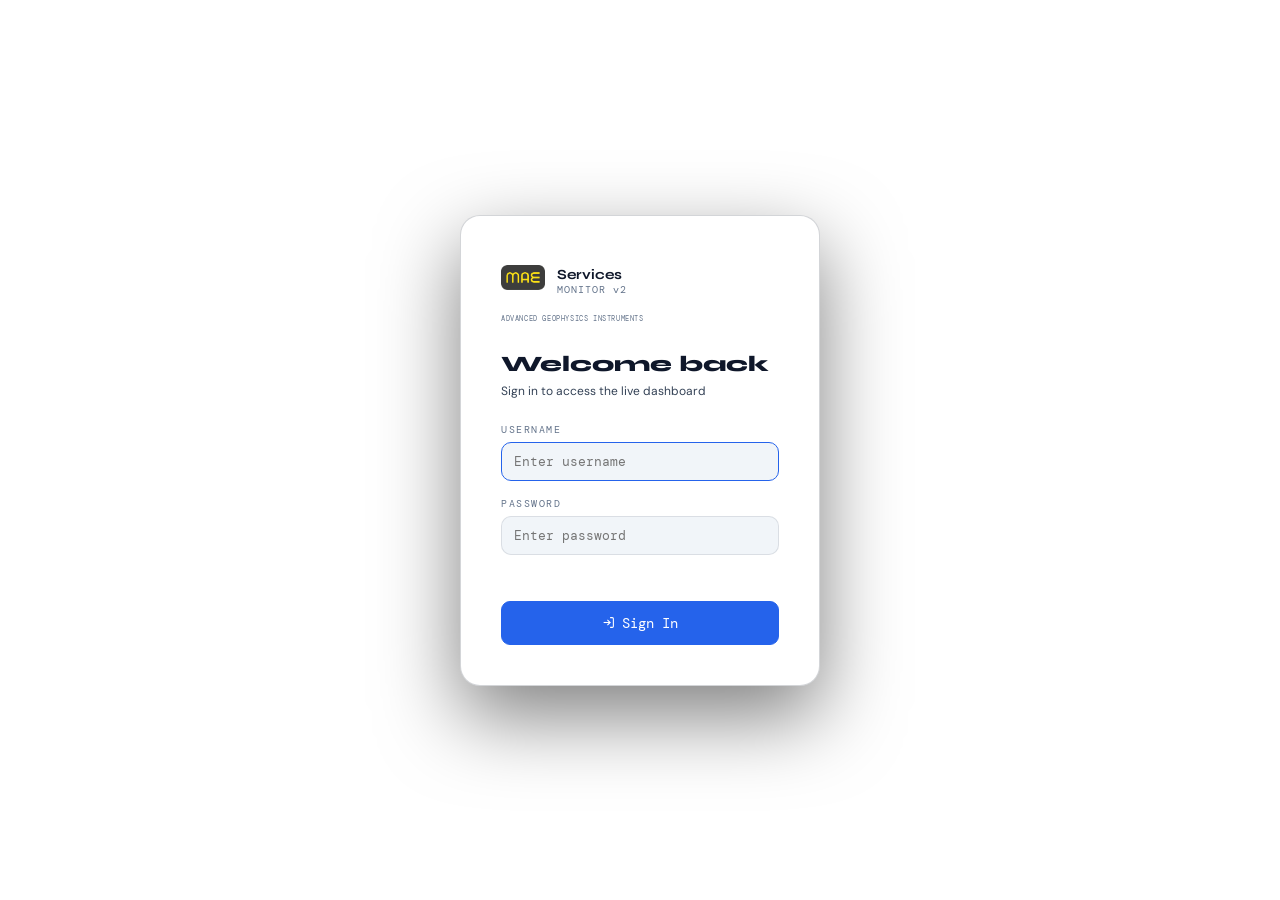
==== commit 13345214: "rimossi link per user e auth" ====
--- a/mae-dashboard-v3/index.html
+++ b/mae-dashboard-v3/index.html
@@ -19,6 +19,7 @@
 <link rel="icon" type="image/x-icon" href="images/favicon.ico">
 <link href="css/mqtt.css" rel="stylesheet"/>
 <link href="css/user-management.css" rel="stylesheet"/>
+<link href="css/users.css" rel="stylesheet"/>
 </head>
 <body>
 <!-- ═══════════════════════ LOGIN MODAL ═══════════════════════ -->
@@ -29,7 +30,7 @@
 <div class="logo-mark logo-mark--img"><img alt="MAE" class="app-logo" src="images/mae-logo.png"/></div>
 </div>
 <div class="login-brand-wrap">
-<div class="login-brand">DataLogger</div>
+<div class="login-brand">Services</div>
 <div class="login-brand-sub">MONITOR v2</div>
 </div>
 <div class="login-caption-full">ADVANCED GEOPHYSICS INSTRUMENTS</div>
@@ -59,7 +60,7 @@
 <div class="logo-mark logo-mark--img"><img alt="MAE" class="app-logo" src="images/mae-logo.png"/></div>
 </div>
 <div class="sidebar-caption">ADVANCED GEOPHYSICS INSTRUMENTS</div>
-<div class="sidebar-logo-text">DataLogger<small>MONITOR v2</small></div>
+<div class="sidebar-logo-text">Services<small>MONITOR v2</small></div>
 </div>
 <div class="sidebar-collapse-wrap">
   <button class="sidebar-collapse-btn" onclick="toggleSidebar()" title="Collapse sidebar">
@@ -76,10 +77,14 @@
 <svg fill="none" stroke="currentColor" stroke-width="2" viewbox="0 0 24 24"><path d="M12 2a7 7 0 0 0-7 7c0 5.25 7 13 7 13s7-7.75 7-13a7 7 0 0 0-7-7Z"></path><circle cx="12" cy="9" r="2"></circle></svg>
 <span data-i18n="nav.works">Works</span>
 </a>
+<!--a class="nav-item" href="index.html?page=users" id="navUsers">
+<svg fill="none" stroke="currentColor" stroke-width="2" viewbox="0 0 24 24"><path d="M17 21v-2a4 4 0 0 0-4-4H5a4 4 0 0 0-4 4v2"/><circle cx="9" cy="7" r="4"/><path d="M23 21v-2a4 4 0 0 0-3-3.87"/><path d="M16 3.13a4 4 0 0 1 0 7.75"/></svg>
+<span data-i18n="nav.users">Users</span>
+</a>
 <a class="nav-item" href="index.html?page=user_management" id="navUserManagement">
 <svg fill="none" stroke="currentColor" stroke-width="2" viewbox="0 0 24 24"><path d="M17 21v-2a4 4 0 0 0-4-4H5a4 4 0 0 0-4 4v2"></path><circle cx="9" cy="7" r="4"></circle><path d="M23 21v-2a4 4 0 0 0-3-3.87"></path><path d="M16 3.13a4 4 0 0 1 0 7.75"></path></svg>
-<span data-i18n="nav.userManagement">User Management</span>
-</a>
+<span data-i18n="nav.userManagement">Authorization Management</span>
+</a-->
 <div class="nav-item" id="navAlerts" onclick="openAlarmsPanel()">
 <svg fill="none" stroke="currentColor" stroke-width="2" viewbox="0 0 24 24"><path d="M18 8A6 6 0 0 0 6 8c0 7-3 9-3 9h18s-3-2-3-9"></path><path d="M13.73 21a2 2 0 0 1-3.46 0"></path></svg>
 <span data-i18n="nav.alerts">Alerts</span>
@@ -451,6 +456,61 @@
 </div>
 </div><!-- /#mqttDashboardPage -->
 
+<!-- ═══════════════════════ USERS PAGE ═══════════════════════ -->
+<div id="usersPage" style="display:none;">
+  <div id="usMsg" class="us-msg"></div>
+  <div class="us-header">
+    <div></div>
+    <button class="btn btn-primary" data-i18n="users.btnCreate" onclick="usOpenCreateModal()">+ Create User</button>
+  </div>
+  <div class="us-stats-grid">
+    <div class="us-stat-card">
+      <div class="us-stat-label" data-i18n="users.statTotal">Total Users</div>
+      <div class="us-stat-value" id="usStatTotal">—</div>
+      <div class="us-stat-sub" id="usStatTotalSub"></div>
+    </div>
+    <div class="us-stat-card">
+      <div class="us-stat-label" data-i18n="users.statEnabled">Enabled</div>
+      <div class="us-stat-value" id="usStatEnabled">—</div>
+      <div class="us-stat-sub" id="usStatEnabledSub"></div>
+    </div>
+    <div class="us-stat-card">
+      <div class="us-stat-label" data-i18n="users.statLocked">Locked</div>
+      <div class="us-stat-value" id="usStatLocked">—</div>
+      <div class="us-stat-sub" id="usStatLockedSub"></div>
+    </div>
+  </div>
+  <div class="us-table-wrap">
+    <div class="us-table-toolbar">
+      <span class="us-table-title" data-i18n="users.tableTitle">User List</span>
+      <input class="us-search" id="usSearch" type="text" data-i18n-placeholder="users.searchPlaceholder" placeholder="Search by ID, email or username…">
+    </div>
+    <table class="us-table">
+      <thead>
+        <tr>
+          <th data-i18n="users.colId">ID</th>
+          <th data-i18n="users.colEmail">Email</th>
+          <th data-i18n="users.colEnabled">Enabled</th>
+          <th data-i18n="users.colLocked">Locked</th>
+          <th data-i18n="users.colEmailVerified">Email Verified</th>
+          <th data-i18n="users.colLastLogin">Last Login</th>
+          <th data-i18n="users.colActions">Actions</th>
+        </tr>
+      </thead>
+      <tbody id="usTableBody">
+        <tr><td colspan="7" class="us-table-empty">Loading…</td></tr>
+      </tbody>
+    </table>
+    <div style="padding:10px 16px;">
+      <span id="usPaginationInfo" class="us-footer-chip"></span>
+    </div>
+  </div>
+  <div class="footer">
+    <div class="footer-left"><span data-i18n="footer.appTitle">Datalogger Live Dashboard</span> · <span id="usFooterDate"></span></div>
+    <div class="footer-chips"><div class="footer-chip" data-i18n="nav.users">Users</div></div>
+  </div>
+</div><!-- /#usersPage -->
+
 <!-- ═══════════════════════ USER MANAGEMENT PAGE ═══════════════════════ -->
 <div id="userManagementPage" style="display:none;">
 <div class="api-hint" id="apiHintUserMgmt" style="display:none;"></div>
@@ -458,22 +518,22 @@
 <!-- Stats Row -->
 <div class="um-stats-grid">
   <div class="um-stat-card">
-    <div class="um-stat-label">Total Authorizations</div>
+    <div class="um-stat-label" data-i18n="um.statTotal">Total Authorizations</div>
     <div class="um-stat-value" id="umStatTotal">0</div>
     <div class="um-stat-sub" id="umStatTotalSub">0 created by this account</div>
   </div>
   <div class="um-stat-card">
-    <div class="um-stat-label">User Authorizations</div>
+    <div class="um-stat-label" data-i18n="um.statUsers">User Authorizations</div>
     <div class="um-stat-value" id="umStatUsers">0</div>
     <div class="um-stat-sub" id="umStatUsersSub">0 users linked to profiles</div>
   </div>
   <div class="um-stat-card">
-    <div class="um-stat-label">Token Authorizations</div>
+    <div class="um-stat-label" data-i18n="um.statTokens">Guest Authorizations</div>
     <div class="um-stat-value" id="umStatTokens">0</div>
     <div class="um-stat-sub" id="umStatTokensSub">0 tokens API access keys</div>
   </div>
   <div class="um-stat-card">
-    <div class="um-stat-label">Enabled</div>
+    <div class="um-stat-label" data-i18n="um.statEnabled">Enabled</div>
     <div class="um-stat-value" id="umStatEnabled">0</div>
     <div class="um-stat-sub" id="umStatEnabledSub">0 active / 0 disabled</div>
   </div>
@@ -481,8 +541,8 @@
 
 <!-- Tabs -->
 <div class="um-tabs">
-  <button class="um-tab active" data-tab="create" onclick="umSwitchTab('create')">Create Authorization</button>
-  <button class="um-tab" data-tab="manage" onclick="umSwitchTab('manage')">Manage Authorizations</button>
+  <button class="um-tab active" data-tab="create" data-i18n="um.tabCreate" onclick="umSwitchTab('create')">Create Authorization</button>
+  <button class="um-tab" data-tab="manage" data-i18n="um.tabManage" onclick="umSwitchTab('manage')">Manage Authorizations</button>
 </div>
 
 <!-- CREATE TAB -->
@@ -491,20 +551,20 @@
   <!-- Section 1: New User Authorization -->
   <div class="um-section">
     <div class="um-section-header">
-      <div class="um-section-title">New User Authorization</div>
-      <span class="um-badge um-badge--user">User + Profile</span>
+      <div class="um-section-title" data-i18n="um.sectionNewUser">New User Authorization</div>
+      <span class="um-badge um-badge--user" data-i18n="um.badgeUserProfile">User + Profile</span>
     </div>
     <div class="um-form-grid um-form-grid--3">
       <div class="um-field">
-        <label for="umUserAuthJob">Work</label>
+        <label data-i18n="um.fieldWork" for="umUserAuthJob">Work</label>
         <select id="umUserAuthJob">
           <option value="">— Select Work —</option>
         </select>
       </div>
       <div class="um-field">
-        <label for="umUserAuthProfile">Profile</label>
+        <label data-i18n="um.fieldProfile" for="umUserAuthProfile">Profile</label>
         <select id="umUserAuthProfile">
-          <option value="">— Select Profile —</option>
+          <option value="" data-i18n="um.selectProfile">— Select Profile —</option>
           <option value="Viewer">Viewer</option>
           <option value="Operator">Operator</option>
           <option value="Read-Only">Read-Only</option>
@@ -512,59 +572,65 @@
         </select>
       </div>
       <div class="um-field">
-        <label for="umUserAuthEmail">User Email</label>
+        <label data-i18n="um.fieldEmail" for="umUserAuthEmail">User Email</label>
         <input type="email" id="umUserAuthEmail" placeholder="user@example.com"/>
       </div>
     </div>
     <div class="um-form-grid um-form-grid--2-btn" style="margin-top:12px;">
       <div class="um-field">
-        <label for="umUserAuthStart">Start Date</label>
+        <label data-i18n="um.fieldStartDate" for="umUserAuthStart">Start Date</label>
         <input type="date" id="umUserAuthStart"/>
       </div>
       <div class="um-field">
-        <label for="umUserAuthEnd">End Date</label>
+        <label data-i18n="um.fieldEndDate" for="umUserAuthEnd">End Date</label>
         <input type="date" id="umUserAuthEnd"/>
       </div>
       <div class="um-field" style="justify-content:flex-end;">
         <label style="visibility:hidden;">Action</label>
-        <button class="btn btn-primary um-btn-full" onclick="umCreateUserAuth()">+ Create User Auth</button>
+        <button class="btn btn-primary um-btn-full" data-i18n="um.btnCreateUser" onclick="umCreateUserAuth()">+ Create User Auth</button>
       </div>
     </div>
   </div>
 
   <!-- Separator -->
-  <div class="um-separator">— or create a token authorization —</div>
-
-  <!-- Section 2: New Token Authorization -->
+  <div class="um-separator" data-i18n="um.separator">— or create a guest authorization —</div>
+
+  <!-- Section 2: New Guest Authorization -->
   <div class="um-section">
     <div class="um-section-header">
-      <div class="um-section-title">New Token Authorization</div>
-      <span class="um-badge um-badge--token">Token Access</span>
+      <div class="um-section-title" data-i18n="um.sectionNewToken">New Guest Authorization</div>
+      <span class="um-badge um-badge--token" data-i18n="um.badgeTokenAccess">Guest Access</span>
     </div>
     <div class="um-form-grid um-form-grid--2">
       <div class="um-field">
-        <label for="umTokenAuthJob">Work</label>
+        <label data-i18n="um.fieldWork" for="umTokenAuthJob">Work</label>
         <select id="umTokenAuthJob">
           <option value="">— Select Work —</option>
         </select>
       </div>
       <div class="um-field">
-        <label for="umTokenAuthName">Token Name</label>
-        <input type="text" id="umTokenAuthName" placeholder="e.g. api-client-key-01"/>
+        <label data-i18n="um.fieldProfile" for="umTokenAuthProfile">Profile</label>
+        <select id="umTokenAuthProfile">
+          <option value="" data-i18n="um.selectProfile">— Select Profile —</option>
+          <option value="Viewer">Viewer</option>
+          <option value="Operator">Operator</option>
+          <option value="Read-Only">Read-Only</option>
+          <option value="Administrator">Administrator</option>
+        </select>
       </div>
     </div>
     <div class="um-form-grid um-form-grid--2-btn" style="margin-top:12px;">
       <div class="um-field">
-        <label for="umTokenAuthStart">Start Date</label>
+        <label data-i18n="um.fieldStartDate" for="umTokenAuthStart">Start Date</label>
         <input type="date" id="umTokenAuthStart"/>
       </div>
       <div class="um-field">
-        <label for="umTokenAuthEnd">End Date</label>
+        <label data-i18n="um.fieldEndDate" for="umTokenAuthEnd">End Date</label>
         <input type="date" id="umTokenAuthEnd"/>
       </div>
       <div class="um-field" style="justify-content:flex-end;">
         <label style="visibility:hidden;">Action</label>
-        <button class="btn btn-primary um-btn-full" onclick="umCreateTokenAuth()">+ Create Token Auth</button>
+        <button class="btn btn-primary um-btn-full" data-i18n="um.btnCreateToken" onclick="umCreateTokenAuth()">+ Create Token Auth</button>
       </div>
     </div>
   </div>
@@ -574,20 +640,20 @@
 <!-- MANAGE TAB -->
 <div class="um-tab-panel" data-tab-panel="manage">
   <div class="um-section">
-    <div class="um-section-title" style="margin-bottom:14px;">Authorization List</div>
+    <div class="um-section-title" data-i18n="um.listTitle" style="margin-bottom:14px;">Authorization List</div>
 
     <!-- Filters -->
     <div class="um-list-filters">
-      <input type="text" placeholder="Search by work, user, token, profile…" oninput="umSetFilterSearch(this.value)"/>
+      <input type="text" data-i18n-placeholder="um.searchPlaceholder" placeholder="Search by work, user, token, profile…" oninput="umSetFilterSearch(this.value)"/>
       <select onchange="umSetFilterType(this.value)">
-        <option value="">All types</option>
-        <option value="user">User</option>
-        <option value="token">Token</option>
+        <option value="" data-i18n="um.filterAllTypes">All types</option>
+        <option value="user" data-i18n="um.filterUser">User</option>
+        <option value="token" data-i18n="um.filterToken">Token</option>
       </select>
       <select onchange="umSetFilterStatus(this.value)">
-        <option value="">All status</option>
-        <option value="enabled">Enabled</option>
-        <option value="disabled">Disabled</option>
+        <option value="" data-i18n="um.filterAllStatus">All status</option>
+        <option value="enabled" data-i18n="um.filterEnabled">Enabled</option>
+        <option value="disabled" data-i18n="um.filterDisabled">Disabled</option>
       </select>
     </div>
 
@@ -596,18 +662,18 @@
       <table class="um-table">
         <thead>
           <tr>
-            <th>Type</th>
-            <th>Work</th>
-            <th>User / Token</th>
-            <th>Profile</th>
-            <th>Start Date</th>
-            <th>End Date</th>
-            <th>Enabled</th>
-            <th>Actions</th>
+            <th data-i18n="um.colType">Type</th>
+            <th data-i18n="um.colWork">Work</th>
+            <th data-i18n="um.colUserToken">User / Token</th>
+            <th data-i18n="um.colProfile">Profile</th>
+            <th data-i18n="um.colStartDate">Start Date</th>
+            <th data-i18n="um.colEndDate">End Date</th>
+            <th data-i18n="um.colEnabled">Enabled</th>
+            <th data-i18n="um.colActions">Actions</th>
           </tr>
         </thead>
         <tbody id="umTableBody">
-          <tr><td colspan="8" class="um-empty">Loading…</td></tr>
+          <tr><td colspan="8" class="um-empty" data-i18n="common.loading">Loading…</td></tr>
         </tbody>
       </table>
     </div>
@@ -623,12 +689,117 @@
 <!-- Footer -->
 <div class="footer">
   <div class="footer-left"><span data-i18n="footer.appTitle">Datalogger Live Dashboard</span> · <span id="umFooterDate"></span></div>
-  <div class="footer-chips"><div class="footer-chip">User Management</div></div>
+  <div class="footer-chips"><div class="footer-chip" data-i18n="um.footerChip">User Management</div></div>
 </div>
 
 </div><!-- /#userManagementPage -->
 
 </main>
+
+<!-- ═══════════════════════ USERS PAGE MODALS ═══════════════════════ -->
+
+<!-- Create User Modal -->
+<div class="us-modal-overlay" id="usCreateModal">
+  <div class="us-modal-box">
+    <div class="us-modal-header">
+      <span class="us-modal-title" data-i18n="users.createTitle">Create New User</span>
+      <button class="us-modal-close" onclick="usCloseCreateModal()">&times;</button>
+    </div>
+    <div class="us-modal-body">
+      <div id="usCreateMsg" class="us-msg"></div>
+      <div class="um-field">
+        <label data-i18n="users.fieldEmail" for="usCreateEmail">Email</label>
+        <input type="email" id="usCreateEmail" data-i18n-placeholder="users.fieldEmail" placeholder="Email" onkeydown="if(event.key==='Enter')usCreateUser()"/>
+      </div>
+    </div>
+    <div class="us-modal-footer">
+      <button class="btn" onclick="usCloseCreateModal()" data-i18n="common.cancel">Cancel</button>
+      <button class="btn btn-primary" onclick="usCreateUser()" data-i18n="users.btnCreate">+ Create User</button>
+    </div>
+  </div>
+</div>
+
+<!-- User Details Modal -->
+<div class="us-modal-overlay" id="usDetailsModal">
+  <div class="us-modal-box us-modal-box--wide">
+    <div class="us-modal-header">
+      <span class="us-modal-title" data-i18n="users.detailsTitle">User Details</span>
+      <button class="us-modal-close" onclick="usCloseDetailsModal()">&times;</button>
+    </div>
+    <div class="us-modal-body" id="usDetailsBody">
+    </div>
+    <div class="us-modal-footer">
+      <button class="btn btn-primary" onclick="usCloseDetailsModal()" data-i18n="common.close">Close</button>
+    </div>
+  </div>
+</div>
+
+<!-- Edit Email Modal -->
+<div class="us-modal-overlay" id="usEditEmailModal">
+  <div class="us-modal-box">
+    <div class="us-modal-header">
+      <span class="us-modal-title" data-i18n="users.editEmailTitle">Edit Email Address</span>
+      <button class="us-modal-close" onclick="usCloseEditEmailModal()">&times;</button>
+    </div>
+    <div class="us-modal-body">
+      <div id="usEditEmailMsg" class="us-msg"></div>
+      <div class="um-field" style="margin-bottom:12px;">
+        <label data-i18n="users.newEmail" for="usEditEmailInput">New Email</label>
+        <input type="email" id="usEditEmailInput" data-i18n-placeholder="users.newEmail" placeholder="New Email"/>
+      </div>
+      <div class="um-field">
+        <label data-i18n="users.currentPassword" for="usEditEmailPassword">Current Password</label>
+        <input type="password" id="usEditEmailPassword" data-i18n-placeholder="users.currentPassword" placeholder="Current Password" onkeydown="if(event.key==='Enter')usSaveEditEmail()"/>
+      </div>
+    </div>
+    <div class="us-modal-footer">
+      <button class="btn" onclick="usCloseEditEmailModal()" data-i18n="common.cancel">Cancel</button>
+      <button class="btn btn-primary" onclick="usSaveEditEmail()" data-i18n="common.go">Save</button>
+    </div>
+  </div>
+</div>
+
+<!-- User Devices Modal -->
+<div class="us-modal-overlay" id="usDevicesModal">
+  <div class="us-modal-box us-modal-box--wide">
+    <div class="us-modal-header">
+      <div>
+        <span class="us-modal-title" data-i18n="users.devicesTitle">User Devices</span>
+        <div style="font-family:'DM Mono',monospace;font-size:11px;color:var(--muted);margin-top:3px;" id="usDevicesTitle"></div>
+      </div>
+      <button class="us-modal-close" onclick="usCloseDevicesModal()">&times;</button>
+    </div>
+    <div class="us-modal-body">
+      <div id="usDeviceMsg" class="us-msg"></div>
+      <table class="us-devices-table">
+        <thead>
+          <tr>
+            <th data-i18n="users.devicesColId">ID</th>
+            <th data-i18n="users.devicesColType">Type</th>
+            <th data-i18n="users.devicesColSerial">Serial</th>
+            <th data-i18n="users.devicesColIp">IP</th>
+            <th data-i18n="users.devicesColEnabled">Enabled</th>
+          </tr>
+        </thead>
+        <tbody id="usDevicesTableBody">
+          <tr><td colspan="5" class="us-devices-empty">Loading…</td></tr>
+        </tbody>
+      </table>
+      <div class="us-add-device-form">
+        <div class="us-add-device-title" data-i18n="users.addDeviceTitle">Add New Device</div>
+        <div class="us-add-device-row">
+          <input type="text" id="usDeviceType" data-i18n-placeholder="users.fieldDeviceType" placeholder="Device Type"/>
+          <input type="text" id="usDeviceSerial" data-i18n-placeholder="users.fieldSerial" placeholder="Serial Number" onkeydown="if(event.key==='Enter')usAddDevice()"/>
+          <button class="btn btn-primary" onclick="usAddDevice()" data-i18n="users.btnAddDevice">+ Add Device</button>
+        </div>
+      </div>
+    </div>
+    <div class="us-modal-footer">
+      <button class="btn btn-primary" onclick="usCloseDevicesModal()" data-i18n="common.close">Close</button>
+    </div>
+  </div>
+</div>
+
 <!-- ═══════════════════════ HANDBOOK ═══════════════════════ -->
 <div class="handbook-page" id="handbookPage">
 <div class="handbook-toolbar">
@@ -653,7 +824,7 @@
       </div>
 </div>
 <div class="cover-label">Manuale Utente</div>
-<div class="cover-title">DataLogger<br/><span>Live Dashboard</span></div>
+<div class="cover-title">Services<br/><span>Live Dashboard</span></div>
 <div class="cover-sub">Guida Utente Completa — Monitor v2</div>
 <div class="cover-tags">
 <span class="tag">VMR624</span>
@@ -721,7 +892,7 @@
 </div>
 <div class="content">
 <h3>1.1 Introduzione</h3>
-<p>La <strong>MAE DataLogger Live Dashboard</strong> è una piattaforma di monitoraggio web per strumenti geofisici prodotti da MAE s.r.l. Permette l'accesso in tempo reale ai dati trasmessi dagli strumenti da campo, inclusi i monitor di vibrazione (VMR624) e i data logger (DL8).</p>
+<p>La <strong>MAE Services Live Dashboard</strong> è una piattaforma di monitoraggio web per strumenti geofisici prodotti da MAE s.r.l. Permette l'accesso in tempo reale ai dati trasmessi dagli strumenti da campo, inclusi i monitor di vibrazione (VMR624) e i data logger (DL8).</p>
 <p>Operatori e personale tecnico possono visualizzare, analizzare ed esportare i dati direttamente da qualsiasi browser moderno, senza installare software aggiuntivo. L'interfaccia è reattiva e funziona su computer desktop, tablet e dispositivi mobili.</p>
 <div class="callout note">
 <div class="callout-label">URL Dashboard Live</div>
@@ -867,7 +1038,7 @@
 <table>
 <thead><tr><th>Controllo</th><th>Funzione</th></tr></thead>
 <tbody>
-<tr><td><strong>Logo / Brand MAE</strong></td><td>Visualizza il nome dell'applicazione "DataLogger — MONITOR v2" e il sottotitolo del cantiere attivo (nome cantiere, posizione, numero dispositivi).</td></tr>
+<tr><td><strong>Logo / Brand MAE</strong></td><td>Visualizza il nome dell'applicazione "Services — MONITOR v2" e il sottotitolo del cantiere attivo (nome cantiere, posizione, numero dispositivi).</td></tr>
 <tr><td><strong>Periodo Da / A</strong></td><td>Selettore dell'intervallo date. Definisce le date di inizio e fine per il recupero dei dati. La modifica di queste date mette in pausa la Modalità Live.</td></tr>
 <tr><td><strong>Pulsante Applica</strong></td><td>Applica l'intervallo di date selezionato e ricarica i dati dal server per il periodo scelto.</td></tr>
 <tr><td><strong>Selettore Canale</strong></td><td>Menu a tendina per selezionare il canale di misura da visualizzare nel grafico principale. I canali disponibili dipendono dalla configurazione del dispositivo.</td></tr>
@@ -1443,7 +1614,7 @@
 <p style="font-size:13pt;font-weight:700;color:#f8d200;margin-bottom:8px">MAE s.r.l. — Advanced Geophysics Instruments</p>
 <p>Zona Industriale Fresilia — 86095 Frosolone (IS) — Italia</p>
 <p><a href="https://www.mae-srl.it">www.mae-srl.it</a> | <a href="https://www.maeservice.it/beta/">https://www.maeservice.it/beta/</a></p>
-<p style="margin-top:20px;font-size:9pt">Questo documento è destinato agli utenti autorizzati del sistema MAE DataLogger Live Dashboard.<br/>Tutti i contenuti sono soggetti a modifiche senza preavviso. © 2026 MAE s.r.l. Tutti i diritti riservati.</p>
+<p style="margin-top:20px;font-size:9pt">Questo documento è destinato agli utenti autorizzati del sistema MAE Services Live Dashboard.<br/>Tutti i contenuti sono soggetti a modifiche senza preavviso. © 2026 MAE s.r.l. Tutti i diritti riservati.</p>
 </div>
 </div>
 <div class="handbook-lang" id="handbookEN">
@@ -1458,7 +1629,7 @@
       </div>
 </div>
 <div class="cover-label">User Handbook</div>
-<div class="cover-title">DataLogger<br/><span>Live Dashboard</span></div>
+<div class="cover-title">Services<br/><span>Live Dashboard</span></div>
 <div class="cover-sub">Complete User Guide — Monitor v2</div>
 <div class="cover-tags">
 <span class="tag">VMR624</span>
@@ -1526,7 +1697,7 @@
 </div>
 <div class="content">
 <h3>1.1 Introduction</h3>
-<p>The <strong>MAE DataLogger Live Dashboard</strong> is a web-based monitoring platform for geophysical instruments manufactured by MAE s.r.l. It provides live access to measurement data transmitted by field devices, including vibration monitors (VMR624) and data loggers (DL8).</p>
+<p>The <strong>MAE Services Live Dashboard</strong> is a web-based monitoring platform for geophysical instruments manufactured by MAE s.r.l. It provides live access to measurement data transmitted by field devices, including vibration monitors (VMR624) and data loggers (DL8).</p>
 <p>Operators and technical staff can view, analyse and export data directly in any modern web browser — no software installation required. The interface is responsive and works on desktop computers, tablets and mobile devices.</p>
 <div class="callout note">
 <div class="callout-label">Live Dashboard URL</div>
@@ -1672,7 +1843,7 @@
 <table>
 <thead><tr><th>Control</th><th>Function</th></tr></thead>
 <tbody>
-<tr><td><strong>MAE Logo / Brand</strong></td><td>Displays the application name "DataLogger — MONITOR v2" and the active work subtitle (work name, location, device count).</td></tr>
+<tr><td><strong>MAE Logo / Brand</strong></td><td>Displays the application name "Services — MONITOR v2" and the active work subtitle (work name, location, device count).</td></tr>
 <tr><td><strong>Period From / To</strong></td><td>Date range selector. Defines the start and end dates for data retrieval. Changing these dates pauses Live Mode.</td></tr>
 <tr><td><strong>Apply Button</strong></td><td>Applies the selected date range and reloads data from the server for the chosen period.</td></tr>
 <tr><td><strong>Channel Selector</strong></td><td>Drop-down to select which measurement channel to display in the main chart. Available channels depend on the device configuration.</td></tr>
@@ -2248,7 +2419,7 @@
 <p style="font-size:13pt;font-weight:700;color:#f8d200;margin-bottom:8px">MAE s.r.l. — Advanced Geophysics Instruments</p>
 <p>Zona Industriale Fresilia — 86095 Frosolone (IS) — Italy</p>
 <p><a href="https://www.mae-srl.it">www.mae-srl.it</a> | <a href="https://www.maeservice.it/beta/">https://www.maeservice.it/beta/</a></p>
-<p style="margin-top:20px;font-size:9pt">This document is intended for authorised users of the MAE DataLogger Live Dashboard system.<br/>All content is subject to change without notice. © 2026 MAE s.r.l. All rights reserved.</p>
+<p style="margin-top:20px;font-size:9pt">This document is intended for authorised users of the MAE Services Live Dashboard system.<br/>All content is subject to change without notice. © 2026 MAE s.r.l. All rights reserved.</p>
 </div>
 </div>
 </div>
@@ -2554,14 +2725,14 @@
 <!-- ═══════════════════════ USER MANAGEMENT — EDIT MODAL ═══════════════════════ -->
 <div class="modal-overlay" id="umEditOverlay" onclick="if(event.target===this)umCloseEdit()">
 <div class="modal" style="width:420px;">
-  <div class="modal-title" id="umEditTitle" style="margin-bottom:16px;">Edit Authorization</div>
+  <div class="modal-title" id="umEditTitle" data-i18n="um.editTitle" style="margin-bottom:16px;">Edit Authorization</div>
   <!-- Info bar -->
   <div class="um-edit-info" id="umEditInfo">Editing: — · Work: —</div>
 
   <!-- USER EDIT PANEL -->
   <div id="umEditUserPanel">
     <div class="um-edit-toggle-row">
-      <span class="um-edit-toggle-label">Enabled</span>
+      <span class="um-edit-toggle-label" data-i18n="um.fieldEnabled">Enabled</span>
       <label class="um-toggle">
         <input type="checkbox" id="umEditEnabled"/>
         <span class="um-toggle-track"></span>
@@ -2570,11 +2741,11 @@
     </div>
     <div class="um-edit-dates">
       <div class="um-field">
-        <label for="umEditStart">Start Date</label>
+        <label data-i18n="um.fieldStartDate" for="umEditStart">Start Date</label>
         <input type="date" id="umEditStart"/>
       </div>
       <div class="um-field">
-        <label for="umEditEnd">End Date</label>
+        <label data-i18n="um.fieldEndDate" for="umEditEnd">End Date</label>
         <input type="date" id="umEditEnd"/>
       </div>
     </div>
@@ -2582,12 +2753,8 @@
 
   <!-- TOKEN EDIT PANEL -->
   <div id="umEditTokenPanel" style="display:none;">
-    <div class="um-field" style="margin-bottom:14px;">
-      <label for="umEditTokenName">Token Name</label>
-      <input type="text" id="umEditTokenName" placeholder="token-name"/>
-    </div>
     <div class="um-edit-toggle-row">
-      <span class="um-edit-toggle-label">Enabled</span>
+      <span class="um-edit-toggle-label" data-i18n="um.fieldEnabled">Enabled</span>
       <label class="um-toggle">
         <input type="checkbox" id="umEditTokenEnabled"/>
         <span class="um-toggle-track"></span>
@@ -2596,19 +2763,19 @@
     </div>
     <div class="um-edit-dates">
       <div class="um-field">
-        <label for="umEditTokenStart">Start Date</label>
+        <label data-i18n="um.fieldStartDate" for="umEditTokenStart">Start Date</label>
         <input type="date" id="umEditTokenStart"/>
       </div>
       <div class="um-field">
-        <label for="umEditTokenEnd">End Date</label>
+        <label data-i18n="um.fieldEndDate" for="umEditTokenEnd">End Date</label>
         <input type="date" id="umEditTokenEnd"/>
       </div>
     </div>
   </div>
 
   <div class="modal-actions" style="margin-top:20px;">
-    <button class="btn" onclick="umCloseEdit()">Cancel</button>
-    <button class="btn btn-primary" onclick="umSaveEdit()">Save Changes</button>
+    <button class="btn" data-i18n="common.cancel" onclick="umCloseEdit()">Cancel</button>
+    <button class="btn btn-primary" data-i18n="um.btnSaveChanges" onclick="umSaveEdit()">Save Changes</button>
   </div>
 </div>
 </div>
@@ -2619,7 +2786,7 @@
   try {
     const qp = new URLSearchParams(window.location.search || '');
     const p = (qp.get('page') || '').toLowerCase().trim();
-    return (p === 'works' || p === 'dashboard' || p === 'job' || p === 'dashboard_mqtt' || p === 'user_management') ? p : 'dashboard';
+    return (p === 'works' || p === 'dashboard' || p === 'job' || p === 'dashboard_mqtt' || p === 'user_management' || p === 'users') ? p : 'dashboard';
   } catch (e) { return 'dashboard'; }
 }
 
@@ -2640,35 +2807,40 @@
 })();
 
 function setActiveNav(page) {
-  const dash    = document.getElementById('navDashboard');
-  const works   = document.getElementById('navWorks');
+  const dash     = document.getElementById('navDashboard');
+  const works    = document.getElementById('navWorks');
   const userMgmt = document.getElementById('navUserManagement');
+  const users    = document.getElementById('navUsers');
   if (dash)     dash.classList.toggle('active',    page === 'dashboard' || page === 'dashboard_mqtt');
   if (works)    works.classList.toggle('active',   page === 'works');
   if (userMgmt) userMgmt.classList.toggle('active', page === 'user_management');
+  if (users)    users.classList.toggle('active',   page === 'users');
 }
 
 function togglePages() {
   const page = getCurrentPage();
-  const dash   = document.getElementById('dashboardPage');
-  const works  = document.getElementById('worksPage');
-  const job    = document.getElementById('jobPage');
-  const mqtt   = document.getElementById('mqttDashboardPage');
-  const umPage = document.getElementById('userManagementPage');
-  if (dash)   dash.style.display   = page === 'dashboard'        ? 'block' : 'none';
-  if (works)  works.style.display  = page === 'works'            ? 'block' : 'none';
-  if (job)    job.style.display    = page === 'job'              ? 'block' : 'none';
-  if (mqtt)   mqtt.style.display   = page === 'dashboard_mqtt'   ? 'block' : 'none';
-  if (umPage) umPage.style.display = page === 'user_management'  ? 'block' : 'none';
+  const dash    = document.getElementById('dashboardPage');
+  const works   = document.getElementById('worksPage');
+  const job     = document.getElementById('jobPage');
+  const mqtt    = document.getElementById('mqttDashboardPage');
+  const umPage  = document.getElementById('userManagementPage');
+  const usPage  = document.getElementById('usersPage');
+  if (dash)    dash.style.display    = page === 'dashboard'        ? 'block' : 'none';
+  if (works)   works.style.display   = page === 'works'            ? 'block' : 'none';
+  if (job)     job.style.display     = page === 'job'              ? 'block' : 'none';
+  if (mqtt)    mqtt.style.display    = page === 'dashboard_mqtt'   ? 'block' : 'none';
+  if (umPage)  umPage.style.display  = page === 'user_management'  ? 'block' : 'none';
+  if (usPage)  usPage.style.display  = page === 'users'            ? 'block' : 'none';
   setActiveNav(page);
 
-  const navDash    = document.getElementById('navDashboard');
-  const navWorks   = document.getElementById('navWorks');
-  const navAlerts  = document.getElementById('navAlerts');
-  const navExport  = document.getElementById('navExport');
+  const navDash     = document.getElementById('navDashboard');
+  const navWorks    = document.getElementById('navWorks');
+  const navAlerts   = document.getElementById('navAlerts');
+  const navExport   = document.getElementById('navExport');
   const navSettings = document.getElementById('navSettings');
-  const navManual  = document.getElementById('navManual');
+  const navManual   = document.getElementById('navManual');
   const navUserMgmt = document.getElementById('navUserManagement');
+  const navUsersEl  = document.getElementById('navUsers');
 
   const showEl = (el, show) => { if (el) el.style.display = show ? '' : 'none'; };
 
@@ -2679,7 +2851,8 @@
     showEl(navExport, false);
     showEl(navSettings, false);
     showEl(navManual, true);
-    showEl(navUserMgmt, false);
+    showEl(navUserMgmt, true);
+    showEl(navUsersEl, true);
   } else if (page === 'works') {
     showEl(navDash, false);
     showEl(navWorks, false);
@@ -2687,7 +2860,8 @@
     showEl(navExport, false);
     showEl(navSettings, false);
     showEl(navManual, true);
-    showEl(navUserMgmt, false);
+    showEl(navUserMgmt, true);
+    showEl(navUsersEl, true);
   } else if (page === 'user_management') {
     showEl(navDash, true);
     showEl(navWorks, true);
@@ -2696,6 +2870,16 @@
     showEl(navSettings, false);
     showEl(navManual, true);
     showEl(navUserMgmt, true);
+    showEl(navUsersEl, true);
+  } else if (page === 'users') {
+    showEl(navDash, true);
+    showEl(navWorks, true);
+    showEl(navAlerts, false);
+    showEl(navExport, false);
+    showEl(navSettings, false);
+    showEl(navManual, true);
+    showEl(navUserMgmt, true);
+    showEl(navUsersEl, true);
   } else {
     showEl(navDash, false);
     showEl(navWorks, true);
@@ -2704,6 +2888,7 @@
     showEl(navSettings, false);
     showEl(navManual, true);
     showEl(navUserMgmt, true);
+    showEl(navUsersEl, true);
     try {
       const navSection = document.querySelector('.sidebar .nav-section');
       if (navSection) {
@@ -2732,9 +2917,12 @@
     } else if (page === 'job') {
       titleEl.setAttribute('data-i18n', 'page.job');
       titleEl.textContent = tr('page.job', 'WORK MANAGEMENT');
+    } else if (page === 'users') {
+      titleEl.removeAttribute('data-i18n');
+      titleEl.textContent = tr('nav.users', 'Users');
     } else if (page === 'user_management') {
       titleEl.removeAttribute('data-i18n');
-      titleEl.textContent = tr('nav.userManagement', 'User Management');
+      titleEl.textContent = tr('nav.userManagement', 'Authorization Management');
     } else {
       titleEl.setAttribute('data-i18n', 'page.liveDashboard');
       titleEl.textContent = tr('page.liveDashboard', 'Live Dashboard');
@@ -2745,8 +2933,10 @@
       subEl.textContent = tr('works.subtitle', 'Select a work to view measures');
     } else if (page === 'job') {
       subEl.textContent = tr('page.jobSubtitle', 'Create or edit a work, then manage devices.');
+    } else if (page === 'users') {
+      subEl.textContent = tr('users.tableTitle', 'User List');
     } else if (page === 'user_management') {
-      subEl.textContent = 'Manage user and token authorizations for your works';
+      subEl.textContent = 'Manage user and guest authorizations for your works';
     } else {
       if (typeof window.updateWorkSubtitle === 'function') window.updateWorkSubtitle();
       else subEl.textContent = 'WORK: — - PLACE: — - DEVICES: —';
@@ -2779,6 +2969,7 @@
 <script src="js/works.js"></script>
 <script src="js/mqtt.js"></script>
 <script src="js/user-management.js"></script>
+<script src="js/users.js"></script>
 <script src="js/modals.js"></script>
 </body>
 </html>
--- a/mae-dashboard-v3/css/users.css
+++ b/mae-dashboard-v3/css/users.css
@@ -0,0 +1,505 @@
+/* ================================================================
+   users.css — Users page styles
+   ================================================================ */
+
+#usersPage {
+  padding: 0;
+}
+
+/* ── HEADER ── */
+.us-header {
+  display: flex;
+  align-items: center;
+  justify-content: space-between;
+  margin-bottom: 20px;
+}
+
+/* ── STATS GRID ── */
+.us-stats-grid {
+  display: grid;
+  grid-template-columns: repeat(3, 1fr);
+  gap: 14px;
+  margin-bottom: 20px;
+}
+
+.us-stat-card {
+  background: var(--surface);
+  border: 1px solid var(--border);
+  border-radius: 12px;
+  padding: 18px 20px;
+  display: flex;
+  flex-direction: column;
+  gap: 6px;
+}
+
+.us-stat-label {
+  font-family: 'DM Mono', monospace;
+  font-size: 9px;
+  letter-spacing: 1.5px;
+  text-transform: uppercase;
+  color: var(--muted);
+}
+
+.us-stat-value {
+  font-family: 'Syne', sans-serif;
+  font-size: 28px;
+  font-weight: 800;
+  color: var(--text);
+  line-height: 1;
+}
+
+.us-stat-sub {
+  font-family: 'DM Mono', monospace;
+  font-size: 10px;
+  color: var(--muted);
+}
+
+/* ── TABLE WRAP ── */
+.us-table-wrap {
+  background: var(--surface);
+  border: 1px solid var(--border);
+  border-radius: 12px;
+  overflow: hidden;
+  margin-bottom: 20px;
+}
+
+.us-table-toolbar {
+  display: flex;
+  align-items: center;
+  justify-content: space-between;
+  padding: 14px 18px;
+  border-bottom: 1px solid var(--border);
+  gap: 12px;
+  flex-wrap: wrap;
+}
+
+.us-table-title {
+  font-family: 'DM Mono', monospace;
+  font-size: 10px;
+  letter-spacing: 1.5px;
+  text-transform: uppercase;
+  color: var(--muted);
+  flex-shrink: 0;
+}
+
+.us-search {
+  background: var(--surface2);
+  border: 1px solid var(--border2);
+  color: var(--text);
+  font-family: 'DM Mono', monospace;
+  font-size: 11px;
+  padding: 7px 12px;
+  border-radius: 8px;
+  outline: none;
+  transition: border-color 0.15s;
+  min-width: 220px;
+}
+
+.us-search:focus {
+  border-color: var(--accent);
+}
+
+.us-search::placeholder {
+  color: var(--muted);
+}
+
+.us-table {
+  width: 100%;
+  border-collapse: collapse;
+  font-family: 'DM Mono', monospace;
+  font-size: 11px;
+}
+
+.us-table th {
+  text-align: left;
+  padding: 8px 12px;
+  font-size: 9px;
+  letter-spacing: 1.2px;
+  text-transform: uppercase;
+  color: var(--muted);
+  border-bottom: 1px solid var(--border);
+  white-space: nowrap;
+}
+
+.us-table td {
+  padding: 10px 12px;
+  border-bottom: 1px solid var(--border);
+  color: var(--muted2);
+  vertical-align: middle;
+}
+
+.us-table tr:last-child td {
+  border-bottom: none;
+}
+
+.us-table tr:hover td {
+  background: var(--hover);
+}
+
+.us-table-empty {
+  text-align: center;
+  padding: 32px 20px;
+  color: var(--muted);
+  font-size: 12px;
+}
+
+/* ── EMAIL CELL ── */
+.us-email-cell {
+  display: flex;
+  align-items: center;
+  gap: 6px;
+}
+
+/* ── BOOL ICONS ── */
+.us-bool-yes {
+  color: var(--green);
+  font-size: 13px;
+}
+
+.us-bool-no {
+  color: var(--muted);
+  font-size: 13px;
+}
+
+.us-locked {
+  color: var(--red);
+  font-size: 13px;
+}
+
+/* ── ACTIONS CELL ── */
+.us-actions-cell {
+  display: flex;
+  align-items: center;
+  gap: 5px;
+}
+
+/* ── ICON BUTTONS ── */
+.us-btn-icon {
+  display: inline-flex;
+  align-items: center;
+  justify-content: center;
+  width: 28px;
+  height: 28px;
+  border-radius: 6px;
+  border: 1px solid var(--border2);
+  background: var(--surface2);
+  color: var(--muted2);
+  cursor: pointer;
+  transition: all 0.15s;
+  flex-shrink: 0;
+}
+
+.us-btn-icon:hover {
+  color: var(--text);
+  border-color: rgba(255,255,255,0.24);
+}
+
+.us-btn-icon svg {
+  width: 12px;
+  height: 12px;
+}
+
+.us-btn-icon--devices:hover {
+  color: var(--accent);
+  border-color: rgba(56,189,248,0.3);
+  background: rgba(56,189,248,0.08);
+}
+
+.us-btn-edit-email {
+  display: inline-flex;
+  align-items: center;
+  justify-content: center;
+  width: 22px;
+  height: 22px;
+  border-radius: 5px;
+  border: 1px solid var(--border2);
+  background: transparent;
+  color: var(--muted);
+  cursor: pointer;
+  transition: all 0.15s;
+  flex-shrink: 0;
+}
+
+.us-btn-edit-email:hover {
+  color: var(--accent);
+  border-color: rgba(56,189,248,0.3);
+}
+
+.us-btn-edit-email svg {
+  width: 10px;
+  height: 10px;
+}
+
+/* ── DETAIL GRID ── */
+.us-detail-grid {
+  display: grid;
+  grid-template-columns: 1fr 1fr;
+  gap: 0;
+}
+
+.us-detail-field {
+  padding: 9px 12px;
+  border-bottom: 1px solid var(--border);
+  border-right: 1px solid var(--border);
+}
+
+.us-detail-field:nth-child(even) {
+  border-right: none;
+}
+
+.us-detail-label {
+  font-family: 'DM Mono', monospace;
+  font-size: 9px;
+  letter-spacing: 1.2px;
+  text-transform: uppercase;
+  color: var(--muted);
+  margin-bottom: 3px;
+}
+
+.us-detail-value {
+  font-family: 'DM Mono', monospace;
+  font-size: 11px;
+  color: var(--text);
+  word-break: break-all;
+}
+
+.us-detail-value--muted {
+  color: var(--muted);
+  font-style: italic;
+}
+
+/* ── DEVICES TABLE ── */
+.us-devices-table {
+  width: 100%;
+  border-collapse: collapse;
+  font-family: 'DM Mono', monospace;
+  font-size: 11px;
+  margin-bottom: 18px;
+}
+
+.us-devices-table th {
+  text-align: left;
+  padding: 7px 10px;
+  font-size: 9px;
+  letter-spacing: 1.2px;
+  text-transform: uppercase;
+  color: var(--muted);
+  border-bottom: 1px solid var(--border);
+  white-space: nowrap;
+}
+
+.us-devices-table td {
+  padding: 9px 10px;
+  border-bottom: 1px solid var(--border);
+  color: var(--muted2);
+  vertical-align: middle;
+}
+
+.us-devices-table tr:last-child td {
+  border-bottom: none;
+}
+
+.us-devices-empty {
+  text-align: center;
+  padding: 28px 20px;
+  font-family: 'DM Mono', monospace;
+  font-size: 12px;
+  color: var(--muted);
+}
+
+/* ── ADD DEVICE FORM ── */
+.us-add-device-form {
+  border: 1px solid var(--border);
+  border-radius: 10px;
+  padding: 14px 16px;
+  margin-top: 6px;
+}
+
+.us-add-device-title {
+  font-family: 'DM Mono', monospace;
+  font-size: 9px;
+  letter-spacing: 1.5px;
+  text-transform: uppercase;
+  color: var(--muted);
+  margin-bottom: 10px;
+}
+
+.us-add-device-row {
+  display: flex;
+  align-items: center;
+  gap: 8px;
+  flex-wrap: wrap;
+}
+
+.us-add-device-row input {
+  flex: 1;
+  min-width: 120px;
+  background: var(--surface2);
+  border: 1px solid var(--border2);
+  color: var(--text);
+  font-family: 'DM Mono', monospace;
+  font-size: 11px;
+  padding: 7px 10px;
+  border-radius: 7px;
+  outline: none;
+  transition: border-color 0.15s;
+  box-sizing: border-box;
+}
+
+.us-add-device-row input:focus {
+  border-color: var(--accent);
+}
+
+.us-add-device-row input::placeholder {
+  color: var(--muted);
+}
+
+/* ── MESSAGES ── */
+.us-msg {
+  display: none;
+  font-family: 'DM Mono', monospace;
+  font-size: 11px;
+  padding: 9px 14px;
+  border-radius: 8px;
+  margin-bottom: 14px;
+  border: 1px solid transparent;
+}
+
+.us-msg--error {
+  display: block;
+  background: rgba(239,68,68,0.08);
+  border-color: rgba(239,68,68,0.3);
+  color: #ef4444;
+}
+
+.us-msg--success {
+  display: block;
+  background: rgba(16,185,129,0.08);
+  border-color: rgba(16,185,129,0.3);
+  color: var(--green);
+}
+
+/* ── FOOTER CHIP ── */
+.us-footer-chip {
+  font-family: 'DM Mono', monospace;
+  font-size: 10px;
+  color: var(--muted);
+}
+
+/* ── MODAL OVERLAY & BOX ── */
+.us-modal-overlay {
+  display: none;
+  position: fixed;
+  inset: 0;
+  background: rgba(15,30,60,0.45);
+  z-index: 200;
+  align-items: center;
+  justify-content: center;
+  backdrop-filter: blur(4px);
+}
+
+.us-modal-overlay.open {
+  display: flex;
+}
+
+.us-modal-box {
+  background: var(--surface);
+  border: 1px solid var(--border2);
+  border-radius: 16px;
+  min-width: 440px;
+  max-width: 640px;
+  width: 100%;
+  display: flex;
+  flex-direction: column;
+  animation: modalIn 0.2s ease;
+  max-height: 90vh;
+}
+
+.us-modal-box--wide {
+  max-width: 860px;
+}
+
+.us-modal-header {
+  display: flex;
+  align-items: center;
+  justify-content: space-between;
+  padding: 18px 22px;
+  border-bottom: 1px solid var(--border);
+  flex-shrink: 0;
+}
+
+.us-modal-title {
+  font-family: 'Syne', sans-serif;
+  font-size: 17px;
+  font-weight: 800;
+  color: var(--text);
+}
+
+.us-modal-close {
+  width: 32px;
+  height: 32px;
+  border-radius: 8px;
+  background: var(--surface2);
+  border: 1px solid var(--border);
+  display: flex;
+  align-items: center;
+  justify-content: center;
+  cursor: pointer;
+  color: var(--muted);
+  font-size: 16px;
+  transition: all 0.15s;
+  flex-shrink: 0;
+}
+
+.us-modal-close:hover {
+  color: var(--text);
+  background: rgba(255,255,255,0.06);
+}
+
+.us-modal-body {
+  padding: 20px 22px;
+  overflow-y: auto;
+  max-height: 500px;
+  flex: 1;
+}
+
+.us-modal-footer {
+  display: flex;
+  justify-content: flex-end;
+  gap: 10px;
+  padding: 14px 22px;
+  border-top: 1px solid var(--border);
+  flex-shrink: 0;
+}
+
+/* ── RESPONSIVE ── */
+@media (max-width: 900px) {
+  .us-stats-grid {
+    grid-template-columns: repeat(2, 1fr);
+  }
+  .us-modal-box {
+    min-width: unset;
+    max-width: 95vw;
+    width: 95vw;
+  }
+  .us-detail-grid {
+    grid-template-columns: 1fr;
+  }
+  .us-detail-field {
+    border-right: none;
+  }
+}
+
+@media (max-width: 600px) {
+  .us-stats-grid {
+    grid-template-columns: 1fr;
+  }
+  .us-table-toolbar {
+    flex-direction: column;
+    align-items: flex-start;
+  }
+  .us-search {
+    width: 100%;
+    min-width: unset;
+  }
+}
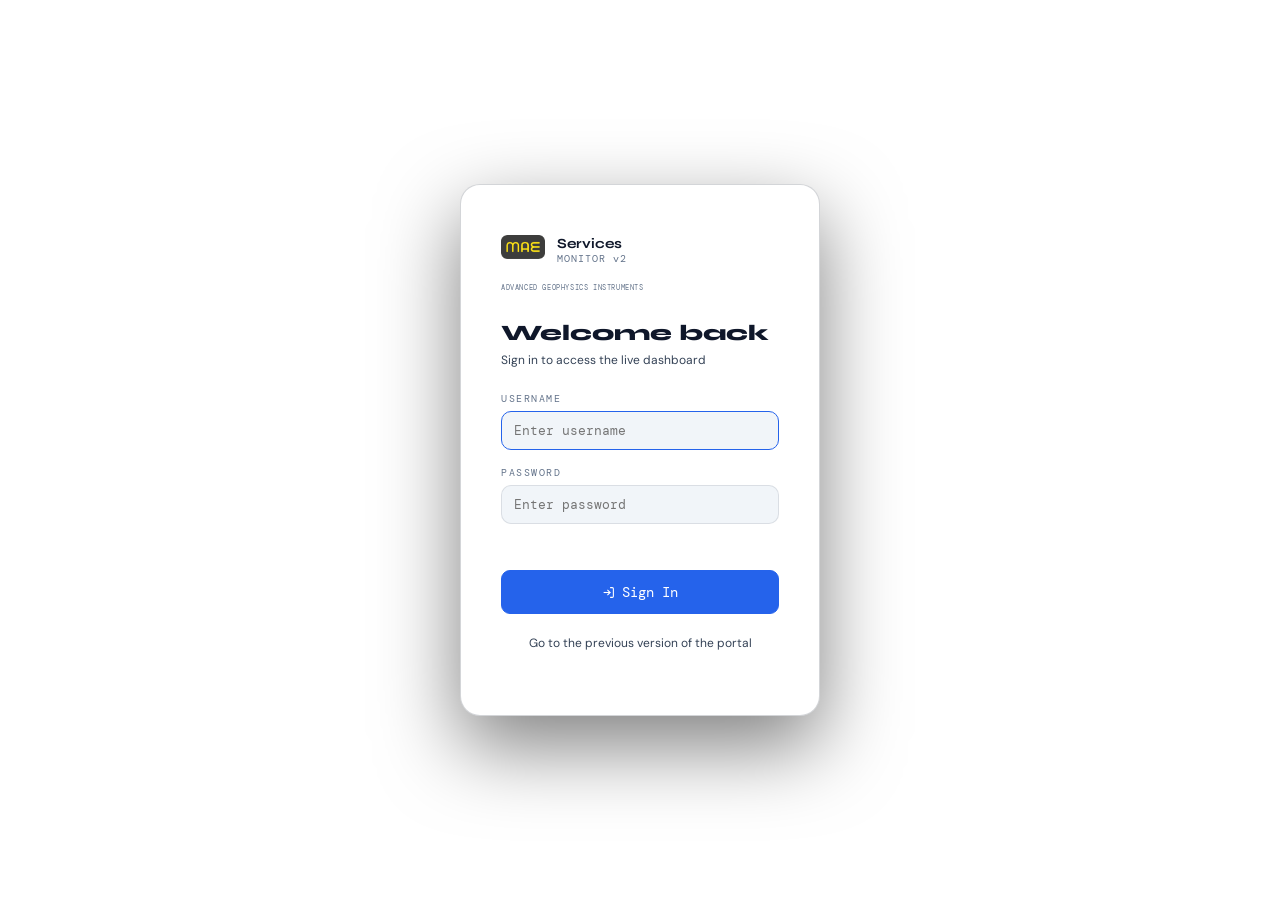
==== commit 23dc8da5: "Link per vecchio portale" ====
--- a/mae-dashboard-v3/index.html
+++ b/mae-dashboard-v3/index.html
@@ -50,6 +50,8 @@
 <svg fill="none" height="14" stroke="currentColor" stroke-width="2" viewbox="0 0 24 24" width="14"><path d="M15 3h4a2 2 0 0 1 2 2v14a2 2 0 0 1-2 2h-4"></path><polyline points="10 17 15 12 10 7"></polyline><line x1="15" x2="3" y1="12" y2="12"></line></svg>
 <span data-i18n="auth.signIn" id="loginBtnLabel">Sign In</span>
 </button>
+<br/><br/>
+<center><a href="/old" target="_self" style="text-decoration: none;"><p class="login-sub" data-i18n="auth.goToOldPortal">Go to the previous version of the portal</p></a></center>
 </div>
 </div>
 <div class="app">
